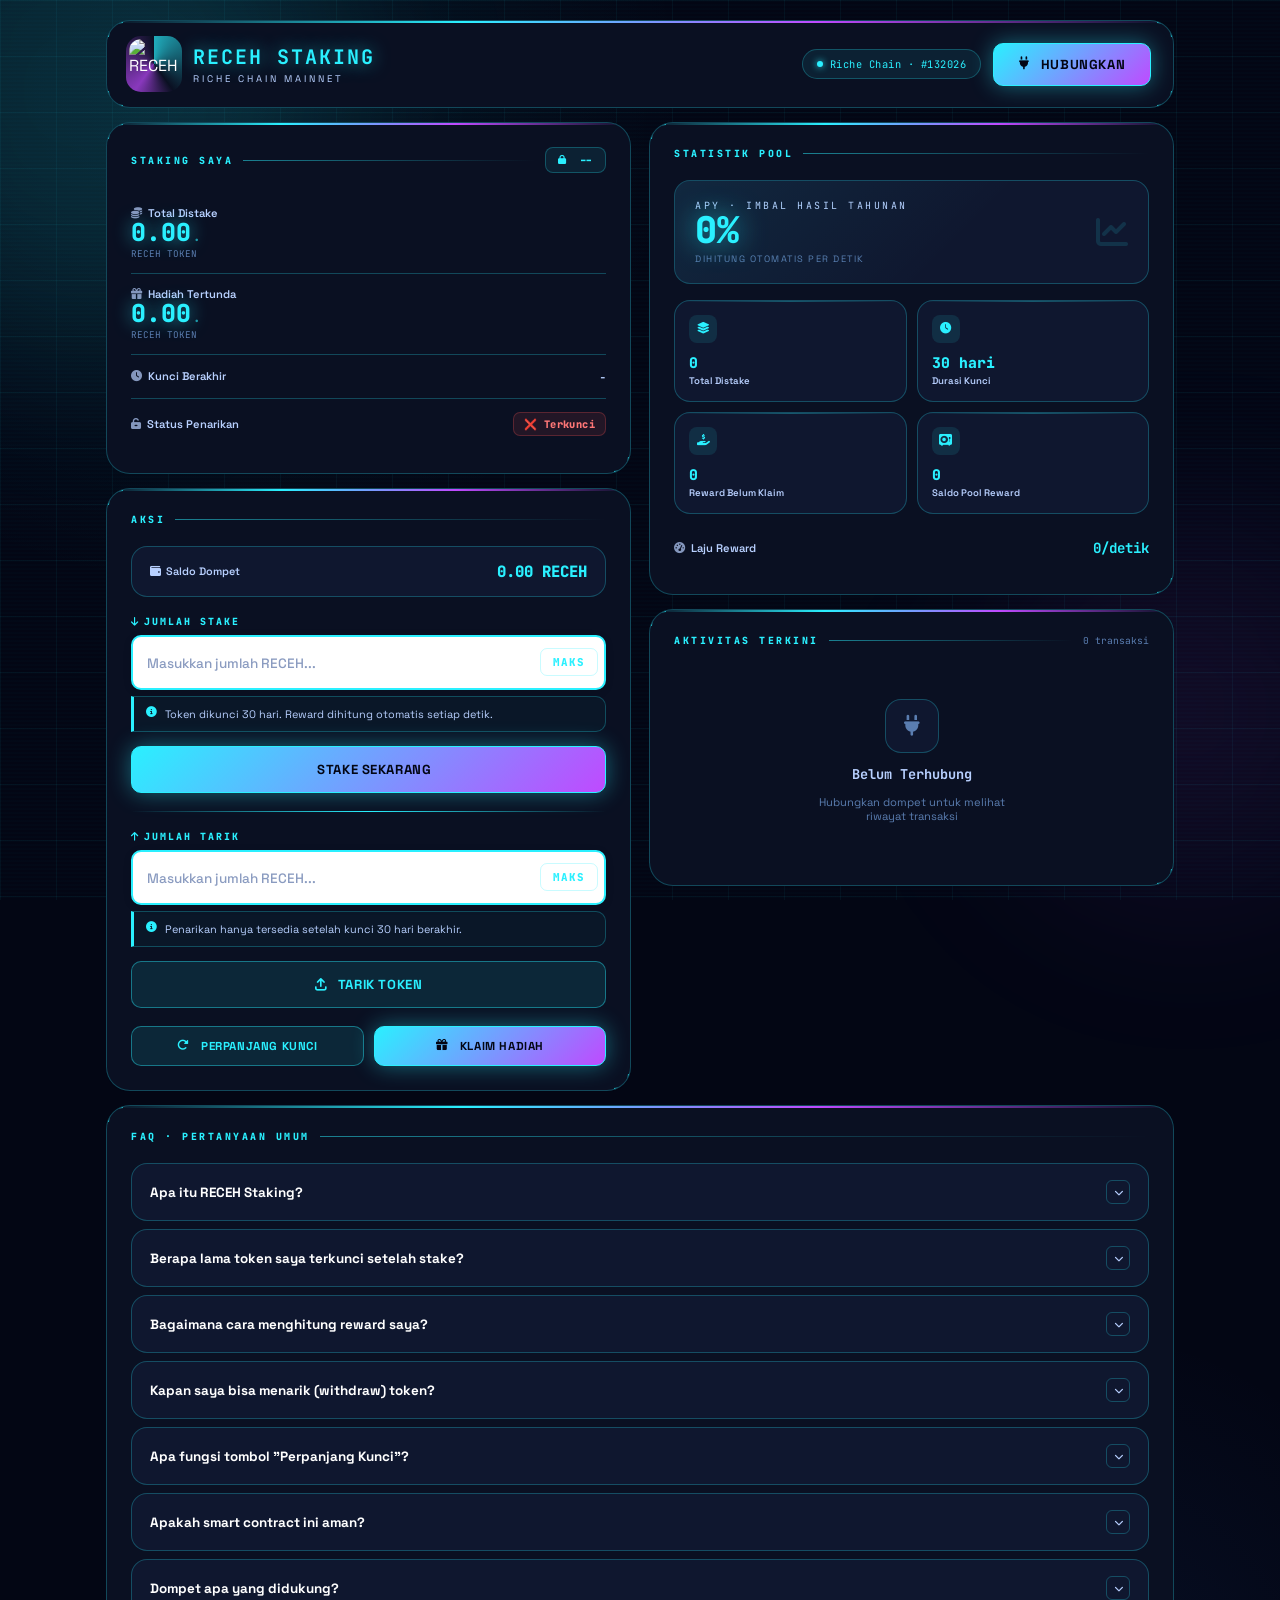
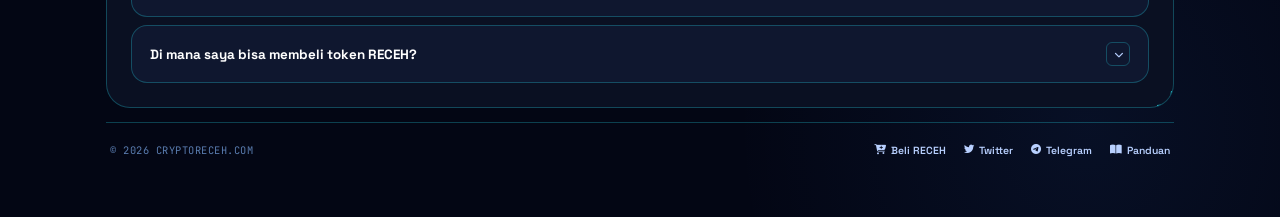
==== staking/index.html @ 0c3afc89 "Add files via upload" ====
<!DOCTYPE html>
<html lang="id">

<head>
    <meta charset="UTF-8">
    <meta name="viewport"
        content="width=device-width, initial-scale=1.0, maximum-scale=1.0, user-scalable=no, viewport-fit=cover">
    <link rel="shortcut icon" type="image/png" href="https://cryptoreceh.com/favicon.png">
    <title>RECEH STAKING · RICHE CHAIN MAINNET</title>
    <meta name="description" content="Stake token RECEH di Riche Chain, dapatkan hadiah harian dengan APY kompetitif.">
    <script src="https://cdnjs.cloudflare.com/ajax/libs/ethers/6.13.5/ethers.umd.min.js"></script>
    <link
        href="https://fonts.googleapis.com/css2?family=Space+Grotesk:wght@400;500;600;700&family=JetBrains+Mono:wght@400;600;700&display=swap"
        rel="stylesheet">
    <link rel="stylesheet" href="https://cdnjs.cloudflare.com/ajax/libs/font-awesome/6.7.2/css/all.min.css">
    <style>
        *,
        *::before,
        *::after {
            margin: 0;
            padding: 0;
            box-sizing: border-box;
        }

        html,
        body {
            overflow-x: hidden;
            width: 100%;
            -webkit-tap-highlight-color: transparent;
        }

        :root {
            --bg: #030614;
            --s1: #0a1022;
            --s2: #0f172f;
            --s3: #141e3a;
            --c: #2af0ff;
            --c2: #6af4ff;
            --cp: #bf4aff;
            --cb: #3b82f6;
            --cd: rgba(42, 240, 255, 0.18);
            --cg: rgba(42, 240, 255, 0.4);
            --cpurp: rgba(191, 74, 255, 0.2);
            --text: #ffffff;
            --tm: #b8d0ff;
            --td: #5a7db0;
            --bd: rgba(42, 240, 255, 0.25);
            --bs: rgba(42, 240, 255, 0.5);
            --r: 10px;
            --r2: 16px;
            --r3: 24px;
        }

        body {
            background: var(--bg);
            background-image:
                radial-gradient(ellipse 70% 50% at 15% 5%, rgba(42, 240, 255, 0.08) 0%, transparent 55%),
                radial-gradient(ellipse 50% 40% at 85% 95%, rgba(59, 130, 246, 0.08) 0%, transparent 55%);
            font-family: 'Space Grotesk', sans-serif;
            color: var(--text);
            min-height: 100vh;
            display: flex;
            flex-direction: column;
            align-items: center;
        }

        /* SCAN LINES - enhanced cyberpunk effect */
        body::before {
            content: '';
            position: fixed;
            inset: 0;
            background: repeating-linear-gradient(0deg, transparent, transparent 2px, rgba(42, 240, 255, 0.03) 3px, transparent 4px);
            pointer-events: none;
            z-index: 0;
            animation: scan 10s linear infinite;
        }

        @keyframes scan {
            0% {
                background-position: 0 0;
            }

            100% {
                background-position: 0 80px;
            }
        }

        /* GRID - cyberpunk grid lines */
        body::after {
            content: '';
            position: fixed;
            inset: 0;
            background-image: linear-gradient(rgba(42, 240, 255, 0.05) 1px, transparent 1px), linear-gradient(90deg, rgba(42, 240, 255, 0.05) 1px, transparent 1px);
            background-size: 56px 56px;
            pointer-events: none;
            z-index: 0;
        }

        /* ORBS - glowing orbs */
        .orb {
            position: fixed;
            border-radius: 50%;
            filter: blur(90px);
            pointer-events: none;
            z-index: 0;
        }

        .o1 {
            width: 500px;
            height: 500px;
            background: rgba(42, 240, 255, 0.1);
            top: -160px;
            left: -160px;
            animation: ob1 22s ease-in-out infinite;
        }

        .o2 {
            width: 380px;
            height: 380px;
            background: rgba(191, 74, 255, 0.08);
            bottom: 0;
            right: -100px;
            animation: ob2 28s ease-in-out infinite;
        }

        @keyframes ob1 {

            0%,
            100% {
                transform: translate(0, 0);
            }

            50% {
                transform: translate(50px, 30px);
            }
        }

        @keyframes ob2 {

            0%,
            100% {
                transform: translate(0, 0);
            }

            50% {
                transform: translate(-30px, -50px);
            }
        }

        .wrap {
            position: relative;
            z-index: 1;
            width: 100%;
            max-width: 1100px;
            padding: 20px 16px 60px;
            display: flex;
            flex-direction: column;
            gap: 14px;
        }

        /* CARD - with cyan border */
        .card {
            background: var(--s1);
            border: 1px solid var(--bd);
            border-radius: var(--r3);
            padding: 24px;
            position: relative;
            overflow: hidden;
            transition: border-color .3s, box-shadow .3s;
            backdrop-filter: blur(4px);
        }

        .card::before {
            content: '';
            position: absolute;
            top: 0;
            left: 0;
            right: 0;
            height: 2px;
            background: linear-gradient(90deg, transparent, var(--c), var(--cp), transparent);
            pointer-events: none;
        }

        .card:hover {
            border-color: var(--bs);
            box-shadow: 0 0 28px rgba(42, 240, 255, 0.12);
        }

        /* CORNER BRACKETS - cyberpunk corners */
        .cc {
            position: absolute;
            width: 16px;
            height: 16px;
        }

        .cc.tl {
            top: 0;
            left: 0;
            border-top: 2px solid var(--c);
            border-left: 2px solid var(--c);
            border-radius: var(--r3) 0 0 0;
        }

        .cc.tr {
            top: 0;
            right: 0;
            border-top: 2px solid var(--c);
            border-right: 2px solid var(--c);
            border-radius: 0 var(--r3) 0 0;
        }

        .cc.bl {
            bottom: 0;
            left: 0;
            border-bottom: 2px solid var(--c);
            border-left: 2px solid var(--c);
            border-radius: 0 0 0 var(--r3);
        }

        .cc.br {
            bottom: 0;
            right: 0;
            border-bottom: 2px solid var(--c);
            border-right: 2px solid var(--c);
            border-radius: 0 0 var(--r3) 0;
        }

        /* HEADER */
        .header {
            display: flex;
            justify-content: space-between;
            align-items: center;
            gap: 16px;
            flex-wrap: wrap;
            padding: 18px 22px;
        }

        .brand {
            display: flex;
            align-items: center;
            gap: 14px;
        }

        .logo-frame {
            position: relative;
            width: 50px;
            height: 50px;
            flex-shrink: 0;
        }

        .logo-frame img {
            width: 50px;
            height: 50px;
            border-radius: 12px;
            position: relative;
            z-index: 1;
            display: block;
        }

        .logo-ring {
            position: absolute;
            inset: -3px;
            border-radius: 15px;
            background: conic-gradient(from 0deg, var(--c), transparent 40%, var(--cp) 60%, transparent);
            animation: spin 3s linear infinite;
            opacity: .7;
        }

        @keyframes spin {
            from {
                transform: rotate(0);
            }

            to {
                transform: rotate(360deg);
            }
        }

        .brand-name {
            font-family: 'JetBrains Mono', monospace;
            font-weight: 700;
            font-size: 1.25rem;
            color: var(--c);
            letter-spacing: 2px;
            text-shadow: 0 0 18px rgba(42, 240, 255, 0.6);
        }

        .brand-chain {
            font-size: .6rem;
            color: var(--tm);
            letter-spacing: 3px;
            text-transform: uppercase;
            margin-top: 3px;
        }

        .net-pill {
            display: flex;
            align-items: center;
            gap: 7px;
            background: rgba(42, 240, 255, 0.08);
            border: 1px solid var(--bd);
            border-radius: 999px;
            padding: 7px 14px;
            font-size: .65rem;
            color: var(--c);
            font-family: 'JetBrains Mono', monospace;
            letter-spacing: .5px;
        }

        .ndot {
            width: 6px;
            height: 6px;
            border-radius: 50%;
            background: var(--c);
            box-shadow: 0 0 7px var(--c);
            animation: blink 2s infinite;
        }

        @keyframes blink {

            0%,
            100% {
                opacity: 1;
            }

            50% {
                opacity: .25;
            }
        }

        /* UNIFIED BUTTON — cyan cyberpunk style */
        .btn {
            border: 1px solid var(--cg);
            border-radius: var(--r);
            font-family: 'Space Grotesk', sans-serif;
            font-weight: 700;
            font-size: .82rem;
            letter-spacing: .6px;
            cursor: pointer;
            display: inline-flex;
            justify-content: center;
            align-items: center;
            gap: 8px;
            transition: all .2s;
            position: relative;
            overflow: hidden;
            white-space: nowrap;
            padding: 12px 22px;
            background: rgba(42, 240, 255, 0.1);
            color: var(--c);
            text-transform: uppercase;
        }

        .btn::after {
            content: '';
            position: absolute;
            inset: 0;
            background: rgba(42, 240, 255, 0);
            transition: background .2s;
        }

        .btn:hover:not(:disabled)::after {
            background: rgba(42, 240, 255, 0.12);
        }

        .btn:hover:not(:disabled) {
            border-color: var(--c);
            box-shadow: 0 0 25px rgba(42, 240, 255, 0.25), inset 0 0 12px rgba(42, 240, 255, 0.05);
            transform: translateY(-1px);
        }

        .btn:active:not(:disabled) {
            transform: scale(.97);
        }

        .btn:disabled {
            opacity: .35;
            cursor: not-allowed;
        }

        /* SOLID FILL — for primary actions */
        .btn-s {
            background: linear-gradient(135deg, var(--c), var(--cp));
            color: #030614;
            border-color: var(--c);
            font-weight: 800;
            box-shadow: 0 0 22px rgba(42, 240, 255, 0.4);
            text-shadow: none;
        }

        .btn-s:hover:not(:disabled) {
            background: linear-gradient(135deg, #4affff, #d46aff);
            box-shadow: 0 0 36px rgba(42, 240, 255, 0.6);
            transform: translateY(-1px);
        }

        .btn-s::after {
            display: none;
        }

        /* MAX BUTTON */
        .btnmax {
            background: transparent;
            border: 1px solid var(--bd);
            border-radius: 7px;
            padding: 6px 12px;
            font-family: 'JetBrains Mono', monospace;
            font-size: .68rem;
            font-weight: 800;
            color: var(--c);
            cursor: pointer;
            transition: all .2s;
            white-space: nowrap;
            flex-shrink: 0;
            letter-spacing: 1px;
        }

        .btnmax:hover {
            border-color: var(--c);
            color: var(--c2);
            background: rgba(42, 240, 255, 0.1);
            box-shadow: 0 0 12px rgba(42, 240, 255, 0.3);
        }

        #connectBtn {
            min-width: 158px;
        }

        /* ====== INPUT FIELD - HIGH VISIBILITY: WHITE BACKGROUND, BLACK TEXT ====== */
        .ig {
            display: flex;
            align-items: center;
            gap: 8px;
            background: #ffffff;
            border: 2px solid var(--c);
            border-radius: var(--r);
            padding: 4px 6px 4px 14px;
            transition: all .2s;
            position: relative;
            box-shadow: 0 2px 8px rgba(0, 0, 0, 0.1);
        }

        .ig:focus-within {
            border-color: var(--cp);
            box-shadow: 0 0 0 4px rgba(191, 74, 255, 0.2), 0 2px 8px rgba(0, 0, 0, 0.1);
        }

        .ci {
            background: transparent;
            border: none;
            outline: none;
            color: #000000;
            font-size: 1rem;
            font-family: 'JetBrains Mono', monospace;
            font-weight: 600;
            flex: 1;
            min-width: 80px;
            padding: 11px 0;
            caret-color: var(--c);
        }

        .ci::placeholder {
            color: #8a9bc0;
            font-size: .85rem;
            font-weight: 500;
            font-family: 'Space Grotesk', sans-serif;
        }

        /* INPUT FOCUS GLOW LINE - cyberpunk effect */
        .ig::after {
            content: '';
            position: absolute;
            bottom: -2px;
            left: 15%;
            right: 15%;
            height: 2px;
            background: transparent;
            transition: background .3s;
        }

        .ig:focus-within::after {
            background: linear-gradient(90deg, transparent, var(--c), var(--cp), transparent);
        }

        /* SECTION HEAD */
        .sh {
            display: flex;
            align-items: center;
            gap: 10px;
            margin-bottom: 20px;
        }

        .sh-line {
            flex: 1;
            height: 1px;
            background: linear-gradient(90deg, var(--bs), transparent);
        }

        .sh-t {
            font-family: 'JetBrains Mono', monospace;
            font-size: .62rem;
            font-weight: 800;
            letter-spacing: 2.5px;
            text-transform: uppercase;
            color: var(--c);
            white-space: nowrap;
        }

        .inp-lbl {
            font-size: .62rem;
            font-weight: 800;
            letter-spacing: 2px;
            text-transform: uppercase;
            color: var(--c);
            margin-bottom: 7px;
            display: block;
            font-family: 'JetBrains Mono', monospace;
        }

        /* STATS */
        .sr {
            display: flex;
            justify-content: space-between;
            align-items: center;
            padding: 13px 0;
            border-bottom: 1px solid var(--bd);
        }

        .sr:last-child {
            border-bottom: none;
        }

        .sl {
            font-size: .7rem;
            color: var(--tm);
            font-weight: 600;
        }

        .sl i {
            margin-right: 6px;
            opacity: .7;
        }

        .sv-big {
            font-family: 'JetBrains Mono', monospace;
            font-size: 1.55rem;
            font-weight: 800;
            color: var(--c);
            text-shadow: 0 0 18px rgba(42, 240, 255, 0.6);
            line-height: 1;
            animation: glow 3.5s ease-in-out infinite;
        }

        @keyframes glow {

            0%,
            100% {
                text-shadow: 0 0 18px rgba(42, 240, 255, 0.6);
            }

            50% {
                text-shadow: 0 0 32px rgba(42, 240, 255, 0.9);
            }
        }

        .sv-med {
            font-family: 'JetBrains Mono', monospace;
            font-size: .88rem;
            font-weight: 700;
            color: var(--c);
        }

        .sv-sm {
            font-size: .8rem;
            color: var(--tm);
            font-weight: 600;
        }

        /* CHIP */
        .chip {
            display: inline-flex;
            align-items: center;
            gap: 5px;
            border-radius: 7px;
            padding: 4px 10px;
            font-size: .65rem;
            font-weight: 800;
            font-family: 'JetBrains Mono', monospace;
            letter-spacing: .4px;
        }

        .chip-ok {
            background: rgba(42, 240, 255, 0.12);
            color: var(--c);
            border: 1px solid var(--cg);
        }

        .chip-no {
            background: rgba(255, 85, 85, 0.1);
            color: #ff7777;
            border: 1px solid rgba(255, 85, 85, 0.25);
        }

        /* LOCK BADGE */
        .lbadge {
            display: inline-flex;
            align-items: center;
            gap: 6px;
            background: rgba(42, 240, 255, 0.08);
            border: 1px solid var(--bd);
            border-radius: 8px;
            padding: 5px 12px;
            font-family: 'JetBrains Mono', monospace;
            font-size: .68rem;
            font-weight: 800;
            color: var(--c);
        }

        /* BAL BAR */
        .balbar {
            background: var(--s2);
            border: 1px solid var(--bd);
            border-radius: var(--r2);
            padding: 14px 18px;
            display: flex;
            justify-content: space-between;
            align-items: center;
            margin-bottom: 18px;
        }

        .balbar-lbl {
            font-size: .68rem;
            color: var(--tm);
            font-weight: 600;
        }

        .balbar-val {
            font-family: 'JetBrains Mono', monospace;
            font-size: .98rem;
            font-weight: 800;
            color: var(--c);
        }

        /* APY */
        .apyblock {
            background: var(--s2);
            border: 1px solid var(--bd);
            border-radius: var(--r2);
            padding: 18px 20px;
            display: flex;
            justify-content: space-between;
            align-items: center;
            margin-bottom: 16px;
            position: relative;
            overflow: hidden;
        }

        .apyblock::before {
            content: '';
            position: absolute;
            inset: 0;
            background: linear-gradient(135deg, rgba(42, 240, 255, 0.08), transparent 60%);
        }

        .apy-lbl {
            font-size: .62rem;
            color: var(--tm);
            letter-spacing: 2.5px;
            text-transform: uppercase;
            font-family: 'JetBrains Mono', monospace;
        }

        .apy-num {
            font-family: 'JetBrains Mono', monospace;
            font-size: 2.3rem;
            font-weight: 800;
            color: var(--c);
            text-shadow: 0 0 28px rgba(42, 240, 255, 0.7);
            line-height: 1;
            animation: glow 3.5s ease-in-out infinite;
        }

        .apy-sub {
            font-size: .58rem;
            color: var(--td);
            margin-top: 4px;
            letter-spacing: 1.5px;
            text-transform: uppercase;
        }

        /* POOL GRID */
        .pgrid {
            display: grid;
            grid-template-columns: 1fr 1fr;
            gap: 10px;
        }

        .pcell {
            background: var(--s2);
            border: 1px solid var(--bd);
            border-radius: var(--r2);
            padding: 14px;
            transition: border-color .2s;
            position: relative;
            overflow: hidden;
        }

        .pcell::before {
            content: '';
            position: absolute;
            top: 0;
            left: 0;
            right: 0;
            height: 1px;
            background: linear-gradient(90deg, transparent, rgba(42, 240, 255, 0.3), transparent);
        }

        .pcell:hover {
            border-color: var(--bs);
        }

        .pc-ico {
            width: 28px;
            height: 28px;
            border-radius: 8px;
            background: rgba(42, 240, 255, 0.1);
            display: flex;
            align-items: center;
            justify-content: center;
            font-size: .72rem;
            color: var(--c);
            margin-bottom: 10px;
        }

        .pc-num {
            font-family: 'JetBrains Mono', monospace;
            font-size: .92rem;
            font-weight: 800;
            color: var(--c);
            margin-bottom: 3px;
        }

        .pc-lbl {
            font-size: .6rem;
            color: var(--tm);
            font-weight: 600;
        }

        /* DIVIDER */
        .dv {
            height: 1px;
            background: linear-gradient(90deg, transparent, var(--c), transparent);
            margin: 18px 0;
        }

        /* HINT */
        .hint {
            display: flex;
            gap: 8px;
            align-items: flex-start;
            background: rgba(42, 240, 255, 0.03);
            border: 1px solid var(--bd);
            border-left: 3px solid var(--c);
            border-radius: 0 var(--r) var(--r) 0;
            padding: 9px 12px;
            font-size: .68rem;
            color: var(--tm);
            line-height: 1.5;
            margin-top: 6px;
        }

        .hint i {
            color: var(--c);
            flex-shrink: 0;
            margin-top: 1px;
        }

        /* ACTION ROW */
        .arow {
            display: flex;
            gap: 10px;
            margin-top: 18px;
        }

        .arow .btn {
            flex: 1;
            font-size: .72rem;
            padding: 12px 8px;
        }

        /* MAIN GRID */
        .mg {
            display: grid;
            grid-template-columns: 1fr;
            gap: 14px;
        }

        @media(min-width:820px) {
            .mg {
                grid-template-columns: 1fr 1fr;
                gap: 18px;
            }
        }

        /* ACTIVITY */
        .alist {
            display: flex;
            flex-direction: column;
            gap: 8px;
            max-height: 300px;
            overflow-y: auto;
            padding-right: 2px;
        }

        .alist::-webkit-scrollbar {
            width: 3px;
        }

        .alist::-webkit-scrollbar-track {
            background: var(--s2);
        }

        .alist::-webkit-scrollbar-thumb {
            background: var(--c);
            border-radius: 999px;
        }

        .aitem {
            display: flex;
            align-items: center;
            gap: 12px;
            background: var(--s2);
            border: 1px solid var(--bd);
            border-radius: var(--r2);
            padding: 12px 14px;
            animation: fadeUp .3s ease;
            transition: border-color .2s;
        }

        .aitem:hover {
            border-color: var(--bs);
        }

        @keyframes fadeUp {
            from {
                opacity: 0;
                transform: translateY(6px);
            }

            to {
                opacity: 1;
                transform: none;
            }
        }

        .aico {
            width: 36px;
            height: 36px;
            border-radius: 10px;
            display: flex;
            align-items: center;
            justify-content: center;
            font-size: .9rem;
            flex-shrink: 0;
            background: rgba(42, 240, 255, 0.1);
            border: 1px solid var(--bd);
            color: var(--c);
        }

        .ainf {
            flex: 1;
            min-width: 0;
        }

        .atop {
            display: flex;
            justify-content: space-between;
            gap: 8px;
            font-size: .8rem;
            font-weight: 700;
            color: var(--text);
        }

        .abot {
            font-size: .63rem;
            color: var(--tm);
            margin-top: 3px;
            font-family: 'JetBrains Mono', monospace;
        }

        .atime {
            font-size: .6rem;
            color: var(--c);
            background: rgba(42, 240, 255, 0.1);
            border: 1px solid var(--bd);
            border-radius: 5px;
            padding: 2px 8px;
            white-space: nowrap;
            flex-shrink: 0;
            font-family: 'JetBrains Mono', monospace;
        }

        .empty {
            text-align: center;
            padding: 38px 20px;
            display: flex;
            flex-direction: column;
            align-items: center;
            gap: 12px;
        }

        .empty-ico {
            width: 54px;
            height: 54px;
            border-radius: 16px;
            background: var(--s2);
            border: 1px solid var(--bd);
            display: flex;
            align-items: center;
            justify-content: center;
            font-size: 1.3rem;
            color: var(--td);
        }

        .empty h3 {
            font-size: .85rem;
            font-weight: 700;
            color: var(--tm);
            font-family: 'JetBrains Mono', monospace;
        }

        .empty p {
            font-size: .7rem;
            color: var(--td);
            max-width: 220px;
        }

        /* ===== WALLET MODAL ===== */
        .wo {
            position: fixed;
            inset: 0;
            background: rgba(3, 6, 20, 0.92);
            backdrop-filter: blur(24px);
            display: flex;
            justify-content: center;
            align-items: flex-end;
            z-index: 9998;
            visibility: hidden;
            opacity: 0;
            transition: opacity .3s, visibility .3s;
        }

        .wo.show {
            visibility: visible;
            opacity: 1;
        }

        .ws {
            width: 100%;
            max-width: 440px;
            background: var(--s1);
            border: 1px solid var(--bs);
            border-radius: var(--r3) var(--r3) 0 0;
            padding: 28px 22px 44px;
            transform: translateY(100%);
            transition: transform .35s cubic-bezier(.32, 1, .6, 1);
            position: relative;
            overflow: hidden;
        }

        .wo.show .ws {
            transform: translateY(0);
        }

        .ws::before {
            content: '';
            position: absolute;
            top: 0;
            left: 0;
            right: 0;
            height: 2px;
            background: linear-gradient(90deg, transparent, var(--c), var(--cp), transparent);
        }

        @media(min-width:500px) {
            .wo {
                align-items: center;
            }

            .ws {
                border-radius: var(--r3);
                max-width: 400px;
            }
        }

        .ws-handle {
            width: 38px;
            height: 3px;
            border-radius: 999px;
            background: var(--bs);
            margin: 0 auto 22px;
            display: block;
        }

        @media(min-width:500px) {
            .ws-handle {
                display: none;
            }
        }

        .ws-title {
            font-family: 'JetBrains Mono', monospace;
            font-size: .78rem;
            font-weight: 800;
            color: var(--c);
            letter-spacing: 2px;
            text-transform: uppercase;
            margin-bottom: 18px;
            display: flex;
            align-items: center;
            gap: 10px;
        }

        .ws-title::after {
            content: '';
            flex: 1;
            height: 1px;
            background: var(--bd);
        }

        .wopt {
            display: flex;
            align-items: center;
            gap: 14px;
            background: var(--s2);
            border: 1px solid var(--bd);
            border-radius: var(--r2);
            padding: 15px;
            cursor: pointer;
            transition: all .2s;
            margin-bottom: 10px;
            position: relative;
            overflow: hidden;
        }

        .wopt::before {
            content: '';
            position: absolute;
            inset: 0;
            background: rgba(42, 240, 255, 0);
            transition: background .2s;
        }

        .wopt:hover::before {
            background: rgba(42, 240, 255, 0.06);
        }

        .wopt:hover {
            border-color: var(--c);
            box-shadow: 0 0 22px rgba(42, 240, 255, 0.1);
        }

        .wopt:active {
            transform: scale(.98);
        }

        .wico {
            width: 44px;
            height: 44px;
            border-radius: 12px;
            display: flex;
            align-items: center;
            justify-content: center;
            font-size: 1.4rem;
            flex-shrink: 0;
            background: var(--s1);
            border: 1px solid var(--bd);
        }

        .wname {
            font-size: .88rem;
            font-weight: 800;
            color: var(--text);
        }

        .wdesc {
            font-size: .63rem;
            color: var(--tm);
            margin-top: 2px;
        }

        .warrow {
            margin-left: auto;
            color: var(--bd);
            font-size: .78rem;
            transition: color .2s;
            flex-shrink: 0;
        }

        .wopt:hover .warrow {
            color: var(--c);
        }

        .ws-close {
            position: absolute;
            top: 20px;
            right: 20px;
            background: transparent;
            border: 1px solid var(--bd);
            border-radius: 8px;
            width: 30px;
            height: 30px;
            display: flex;
            align-items: center;
            justify-content: center;
            cursor: pointer;
            color: var(--tm);
            font-size: .75rem;
            transition: all .2s;
        }

        .ws-close:hover {
            border-color: var(--c);
            color: var(--c);
        }

        /* ===== NOTIFICATION ===== */
        .no {
            position: fixed;
            inset: 0;
            background: rgba(3, 6, 20, 0.92);
            backdrop-filter: blur(24px);
            display: flex;
            justify-content: center;
            align-items: center;
            z-index: 9999;
            visibility: hidden;
            opacity: 0;
            transition: opacity .3s, visibility .3s;
            padding: 20px;
        }

        .no.show {
            visibility: visible;
            opacity: 1;
        }

        .nc {
            width: 100%;
            max-width: 370px;
            background: var(--s1);
            border: 1px solid var(--bs);
            border-radius: var(--r3);
            padding: 32px 24px;
            text-align: center;
            position: relative;
            overflow: hidden;
            animation: npop .4s cubic-bezier(.34, 1.56, .64, 1);
        }

        @keyframes npop {
            from {
                opacity: 0;
                transform: scale(.82);
            }

            to {
                opacity: 1;
                transform: scale(1);
            }
        }

        .nc::before {
            content: '';
            position: absolute;
            top: 0;
            left: 0;
            right: 0;
            height: 2px;
            background: linear-gradient(90deg, transparent, var(--c), var(--cp), transparent);
        }

        .nglow {
            position: absolute;
            top: -110px;
            left: 50%;
            transform: translateX(-50%);
            width: 260px;
            height: 260px;
            border-radius: 50%;
            pointer-events: none;
            opacity: .45;
        }

        .ni {
            width: 68px;
            height: 68px;
            border-radius: 20px;
            display: flex;
            align-items: center;
            justify-content: center;
            margin: 0 auto 16px;
            font-size: 1.75rem;
            position: relative;
            z-index: 1;
        }

        .ntitle {
            font-family: 'JetBrains Mono', monospace;
            font-size: 1.25rem;
            font-weight: 800;
            color: var(--c);
            letter-spacing: 2px;
            margin-bottom: 8px;
        }

        .nmsg {
            font-size: .85rem;
            color: var(--tm);
            line-height: 1.5;
            margin-bottom: 20px;
        }

        .ntx {
            background: var(--s2);
            border: 1px solid var(--bd);
            border-radius: var(--r);
            padding: 11px 14px;
            display: flex;
            align-items: center;
            justify-content: space-between;
            gap: 8px;
            margin-bottom: 20px;
        }

        .nhash {
            font-family: 'JetBrains Mono', monospace;
            font-size: .73rem;
            color: var(--tm);
            flex: 1;
            text-align: left;
        }

        .nview {
            display: inline-flex;
            align-items: center;
            gap: 5px;
            background: rgba(42, 240, 255, 0.1);
            border: 1px solid var(--cg);
            color: var(--c);
            border-radius: 7px;
            padding: 5px 12px;
            font-size: .65rem;
            font-weight: 800;
            text-decoration: none;
            transition: all .2s;
            font-family: 'JetBrains Mono', monospace;
        }

        .nview:hover {
            border-color: var(--c);
            background: rgba(42, 240, 255, 0.2);
        }

        .nclose {
            background: var(--s2);
            border: 1px solid var(--bd);
            color: var(--tm);
            border-radius: var(--r);
            padding: 10px 30px;
            font-size: .76rem;
            font-weight: 700;
            cursor: pointer;
            font-family: 'Space Grotesk', sans-serif;
            letter-spacing: .5px;
            transition: all .2s;
            text-transform: uppercase;
        }

        .nclose:hover {
            border-color: var(--c);
            color: var(--c);
        }

        /* ===== FAQ ===== */
        .faq-item {
            background: var(--s2);
            border: 1px solid var(--bd);
            border-radius: var(--r2);
            overflow: hidden;
            transition: border-color .2s;
            margin-bottom: 8px;
        }

        .faq-item:last-child {
            margin-bottom: 0;
        }

        .faq-item:hover {
            border-color: var(--bs);
        }

        .faq-q {
            display: flex;
            justify-content: space-between;
            align-items: center;
            padding: 16px 18px;
            cursor: pointer;
            gap: 12px;
            user-select: none;
        }

        .faq-qt {
            font-size: .84rem;
            font-weight: 700;
            color: var(--text);
            flex: 1;
        }

        .faq-ic {
            width: 24px;
            height: 24px;
            border-radius: 6px;
            border: 1px solid var(--bd);
            display: flex;
            align-items: center;
            justify-content: center;
            font-size: .58rem;
            color: var(--tm);
            flex-shrink: 0;
            transition: all .3s;
        }

        .faq-item.open .faq-ic {
            border-color: var(--c);
            color: var(--c);
            background: rgba(42, 240, 255, 0.1);
            transform: rotate(180deg);
        }

        .faq-a {
            max-height: 0;
            overflow: hidden;
            transition: max-height .32s ease;
        }

        .faq-a-in {
            font-size: .78rem;
            color: var(--tm);
            line-height: 1.7;
            border-top: 1px solid var(--bd);
            padding: 14px 18px;
        }

        .faq-item.open .faq-a {
            max-height: 260px;
        }

        /* FOOTER */
        .footer {
            display: flex;
            justify-content: space-between;
            align-items: center;
            flex-wrap: wrap;
            gap: 12px;
            padding: 20px 4px 0;
            border-top: 1px solid var(--bd);
            font-size: .65rem;
            color: var(--td);
        }

        .flinks {
            display: flex;
            gap: 18px;
            flex-wrap: wrap;
        }

        .flinks a {
            color: var(--tm);
            text-decoration: none;
            font-weight: 600;
            display: flex;
            align-items: center;
            gap: 5px;
            transition: color .2s;
        }

        .flinks a:hover {
            color: var(--c);
        }

        /* MOBILE */
        @media(max-width:480px) {
            .wrap {
                padding: 10px 10px 50px;
            }

            .card {
                padding: 16px 14px;
                border-radius: 20px;
            }

            .header {
                padding: 14px 16px;
            }

            .brand-name {
                font-size: 1.1rem;
            }

            .net-pill {
                display: none;
            }

            #connectBtn {
                min-width: 126px;
                font-size: .74rem;
                padding: 10px 14px;
            }

            .pgrid {
                gap: 8px;
            }

            .pcell {
                padding: 12px;
            }

            .apy-num {
                font-size: 1.85rem;
            }

            .sv-big {
                font-size: 1.25rem;
            }

            .arow .btn {
                font-size: .68rem;
                padding: 11px 6px;
            }

            .footer {
                font-size: .6rem;
            }

            .ws {
                padding: 24px 18px 38px;
            }
        }

        @media(max-width:360px) {
            .brand-name {
                font-size: .95rem;
                letter-spacing: 1px;
            }

            .apy-num {
                font-size: 1.55rem;
            }

            #connectBtn {
                min-width: 108px;
                font-size: .68rem;
                padding: 8px 10px;
            }

            .sv-big {
                font-size: 1.1rem;
            }
        }

        /* TYPING CURSOR on big values */
        .sv-big::after {
            content: '.';
            font-size: .5em;
            color: var(--c);
            opacity: .6;
            animation: blink .75s infinite;
            margin-left: 2px;
        }
    </style>
</head>

<body>
    <div class="orb o1"></div>
    <div class="orb o2"></div>
    <div class="wrap">

        <!-- HEADER -->
        <div class="card header">
            <div class="cc tl"></div>
            <div class="cc tr"></div>
            <div class="cc bl"></div>
            <div class="cc br"></div>
            <div class="brand">
                <div class="logo-frame">
                    <div class="logo-ring"></div>
                    <img src="https://raw.githubusercontent.com/cryptorecehcom/images/refs/heads/main/receh-250x250.png"
                        alt="RECEH">
                </div>
                <div>
                    <div class="brand-name">RECEH STAKING</div>
                    <div class="brand-chain">Riche Chain Mainnet</div>
                </div>
            </div>
            <div style="display:flex;align-items:center;gap:12px;">
                <div class="net-pill"><span class="ndot"></span>Riche Chain&nbsp;·&nbsp;#132026</div>
                <button class="btn btn-s" id="connectBtn"><i class="fas fa-plug"></i>&nbsp;Hubungkan</button>
            </div>
        </div>

        <!-- MAIN GRID -->
        <div class="mg">

            <!-- LEFT -->
            <div style="display:flex;flex-direction:column;gap:14px;">

                <!-- MY STAKE -->
                <div class="card">
                    <div class="cc tl"></div>
                    <div class="cc br"></div>
                    <div class="sh">
                        <div class="sh-t">Staking Saya</div>
                        <div class="sh-line"></div>
                        <span id="lockTimer" class="lbadge"><i class="fas fa-lock"
                                style="font-size:.58rem;"></i>&nbsp;--</span>
                    </div>
                    <div class="sr">
                        <div>
                            <div class="sl"><i class="fas fa-coins"></i>Total Distake</div>
                            <div class="sv-big" id="stakedAmount">0.00</div>
                            <div
                                style="font-size:.58rem;color:var(--td);margin-top:3px;font-family:'JetBrains Mono',monospace;">
                                RECEH TOKEN</div>
                        </div>
                    </div>
                    <div class="sr">
                        <div>
                            <div class="sl"><i class="fas fa-gift"></i>Hadiah Tertunda</div>
                            <div class="sv-big" id="pendingReward">0.00</div>
                            <div
                                style="font-size:.58rem;color:var(--td);margin-top:3px;font-family:'JetBrains Mono',monospace;">
                                RECEH TOKEN</div>
                        </div>
                    </div>
                    <div class="sr">
                        <span class="sl"><i class="fas fa-clock"></i>Kunci Berakhir</span>
                        <span class="sv-sm" id="lockEnds">-</span>
                    </div>
                    <div class="sr">
                        <span class="sl"><i class="fas fa-unlock-alt"></i>Status Penarikan</span>
                        <span id="canUnstakeStatus" class="chip chip-no">❌ Terkunci</span>
                    </div>
                </div>

                <!-- ACTIONS -->
                <div class="card">
                    <div class="cc tl"></div>
                    <div class="cc br"></div>
                    <div class="sh">
                        <div class="sh-t">Aksi</div>
                        <div class="sh-line"></div>
                    </div>

                    <div class="balbar">
                        <div class="balbar-lbl"><i class="fas fa-wallet" style="margin-right:5px;"></i>Saldo Dompet
                        </div>
                        <div class="balbar-val"><span id="walletBalance">0.00</span>&nbsp;RECEH</div>
                    </div>

                    <!-- STAKE -->
                    <div style="margin-bottom:14px;">
                        <span class="inp-lbl"><i class="fas fa-arrow-down" style="margin-right:4px;"></i>Jumlah
                            Stake</span>
                        <div class="ig">
                            <input type="number" id="stakeAmount" placeholder="Masukkan jumlah RECEH..." class="ci"
                                min="0" step="any" autocomplete="off">
                            <button class="btnmax" id="stakeMaxBtn">MAKS</button>
                        </div>
                        <div class="hint"><i class="fas fa-circle-info"></i>Token dikunci 30 hari. Reward dihitung
                            otomatis setiap detik.</div>
                    </div>
                    <button class="btn btn-s" id="stakeBtn" style="width:100%;padding:14px;"><i
                            class="fas fa-arrow-down-to-line"></i>&nbsp;Stake Sekarang</button>

                    <div class="dv"></div>

                    <!-- WITHDRAW -->
                    <div style="margin-bottom:14px;">
                        <span class="inp-lbl"><i class="fas fa-arrow-up" style="margin-right:4px;"></i>Jumlah
                            Tarik</span>
                        <div class="ig">
                            <input type="number" id="withdrawAmount" placeholder="Masukkan jumlah RECEH..." class="ci"
                                min="0" step="any" autocomplete="off">
                            <button class="btnmax" id="withdrawMaxBtn">MAKS</button>
                        </div>
                        <div class="hint"><i class="fas fa-circle-info"></i>Penarikan hanya tersedia setelah kunci 30
                            hari berakhir.</div>
                    </div>
                    <button class="btn" id="withdrawBtn" style="width:100%;padding:14px;"><i
                            class="fas fa-arrow-up-from-bracket"></i>&nbsp;Tarik Token</button>

                    <div class="arow">
                        <button class="btn" id="extendLockBtn"><i class="fas fa-rotate-right"></i>&nbsp;Perpanjang
                            Kunci</button>
                        <button class="btn btn-s" id="claimBtn"><i class="fas fa-gift"></i>&nbsp;Klaim Hadiah</button>
                    </div>
                </div>

            </div><!-- /left -->

            <!-- RIGHT -->
            <div style="display:flex;flex-direction:column;gap:14px;">

                <!-- POOL STATS -->
                <div class="card">
                    <div class="cc tl"></div>
                    <div class="cc br"></div>
                    <div class="sh">
                        <div class="sh-t">Statistik Pool</div>
                        <div class="sh-line"></div>
                    </div>
                    <div class="apyblock">
                        <div>
                            <div class="apy-lbl">APY · Imbal Hasil Tahunan</div>
                            <div class="apy-num" id="apy">0%</div>
                            <div class="apy-sub">Dihitung Otomatis Per Detik</div>
                        </div>
                        <i class="fas fa-chart-line" style="font-size:2rem;color:var(--c);opacity:.12;"></i>
                    </div>
                    <div class="pgrid">
                        <div class="pcell">
                            <div class="pc-ico"><i class="fas fa-layer-group"></i></div>
                            <div class="pc-num" id="totalStaked">0</div>
                            <div class="pc-lbl">Total Distake</div>
                        </div>
                        <div class="pcell">
                            <div class="pc-ico"><i class="fas fa-clock"></i></div>
                            <div class="pc-num" id="lockDuration">30 hari</div>
                            <div class="pc-lbl">Durasi Kunci</div>
                        </div>
                        <div class="pcell">
                            <div class="pc-ico"><i class="fas fa-hand-holding-dollar"></i></div>
                            <div class="pc-num" id="unclaimedRewards">0</div>
                            <div class="pc-lbl">Reward Belum Klaim</div>
                        </div>
                        <div class="pcell">
                            <div class="pc-ico"><i class="fas fa-vault"></i></div>
                            <div class="pc-num" id="contractBalance">0</div>
                            <div class="pc-lbl">Saldo Pool Reward</div>
                        </div>
                    </div>
                    <div class="sr" style="margin-top:12px;">
                        <span class="sl"><i class="fas fa-gauge-high"></i>Laju Reward</span>
                        <span class="sv-med" id="rewardRate">0/detik</span>
                    </div>
                </div>

                <!-- ACTIVITY -->
                <div class="card">
                    <div class="cc tl"></div>
                    <div class="cc br"></div>
                    <div class="sh" style="margin-bottom:14px;">
                        <div class="sh-t">Aktivitas Terkini</div>
                        <div class="sh-line"></div>
                        <span id="activityCount"
                            style="font-family:'JetBrains Mono',monospace;font-size:.6rem;color:var(--td);white-space:nowrap;">0
                            transaksi</span>
                    </div>
                    <div id="activityContainer">
                        <div class="empty">
                            <div class="empty-ico"><i class="fas fa-plug"></i></div>
                            <h3>Belum Terhubung</h3>
                            <p>Hubungkan dompet untuk melihat riwayat transaksi</p>
                        </div>
                    </div>
                </div>

            </div><!-- /right -->
        </div><!-- /mg -->

        <!-- FAQ -->
        <div class="card">
            <div class="cc tl"></div>
            <div class="cc br"></div>
            <div class="sh">
                <div class="sh-t">FAQ · Pertanyaan Umum</div>
                <div class="sh-line"></div>
            </div>

            <div class="faq-item" onclick="toggleFaq(this)">
                <div class="faq-q"><span class="faq-qt">Apa itu RECEH Staking?</span><span class="faq-ic"><i
                            class="fas fa-chevron-down"></i></span></div>
                <div class="faq-a">
                    <div class="faq-a-in">RECEH Staking adalah program di mana kamu mengunci token RECEH ke dalam smart
                        contract dan mendapatkan hadiah (reward) secara otomatis setiap detik. Semakin besar jumlah dan
                        semakin lama kamu stake, semakin besar reward yang diperoleh.</div>
                </div>
            </div>

            <div class="faq-item" onclick="toggleFaq(this)">
                <div class="faq-q"><span class="faq-qt">Berapa lama token saya terkunci setelah stake?</span><span
                        class="faq-ic"><i class="fas fa-chevron-down"></i></span></div>
                <div class="faq-a">
                    <div class="faq-a-in">Setelah melakukan stake, token kamu terkunci selama <strong
                            style="color:var(--c)">30 hari</strong>. Selama periode ini kamu tidak bisa menarik pokok
                        staking, namun reward tetap berjalan dan bisa diklaim kapan saja tanpa harus menunggu kunci
                        berakhir.</div>
                </div>
            </div>

            <div class="faq-item" onclick="toggleFaq(this)">
                <div class="faq-q"><span class="faq-qt">Bagaimana cara menghitung reward saya?</span><span
                        class="faq-ic"><i class="fas fa-chevron-down"></i></span></div>
                <div class="faq-a">
                    <div class="faq-a-in">Reward dihitung secara proporsional berdasarkan jumlah RECEH yang kamu stake
                        dibanding total pool, dikalikan APY yang berlaku. Formula dasarnya:<br><br><span
                            style="color:var(--c);font-family:'JetBrains Mono',monospace;font-size:.72rem;">Reward/detik
                            = (Staking kamu ÷ Total Pool) × Laju Reward</span><br><br>Estimasi real-time tertera di
                        bagian "Hadiah Tertunda" di dashboard.</div>
                </div>
            </div>

            <div class="faq-item" onclick="toggleFaq(this)">
                <div class="faq-q"><span class="faq-qt">Kapan saya bisa menarik (withdraw) token?</span><span
                        class="faq-ic"><i class="fas fa-chevron-down"></i></span></div>
                <div class="faq-a">
                    <div class="faq-a-in">Token baru bisa ditarik setelah periode kunci 30 hari berakhir. Status di
                        dashboard berubah menjadi <strong style="color:var(--c)">"Bisa Ditarik"</strong> dan tombol
                        Tarik Token aktif. Reward bisa diklaim kapan saja tanpa perlu menunggu kunci berakhir.</div>
                </div>
            </div>

            <div class="faq-item" onclick="toggleFaq(this)">
                <div class="faq-q"><span class="faq-qt">Apa fungsi tombol "Perpanjang Kunci"?</span><span
                        class="faq-ic"><i class="fas fa-chevron-down"></i></span></div>
                <div class="faq-a">
                    <div class="faq-a-in">Tombol <strong style="color:var(--c)">Perpanjang Kunci</strong> me-reset
                        periode kunci dari sekarang + 30 hari ke depan. Berguna jika ingin terus staking lebih lama
                        tanpa harus withdraw dan stake ulang. Perlu diingat, ini akan me-reset timer kunci kamu.</div>
                </div>
            </div>

            <div class="faq-item" onclick="toggleFaq(this)">
                <div class="faq-q"><span class="faq-qt">Apakah smart contract ini aman?</span><span class="faq-ic"><i
                            class="fas fa-chevron-down"></i></span></div>
                <div class="faq-a">
                    <div class="faq-a-in">Smart contract menggunakan standar OpenZeppelin yang telah teruji, dilengkapi
                        proteksi <strong style="color:var(--c)">ReentrancyGuard</strong> (anti-serangan reentrancy) dan
                        <strong style="color:var(--c)">SafeERC20</strong> untuk transfer token yang aman. Reward token
                        bersifat immutable — tidak bisa diubah setelah deploy.
                    </div>
                </div>
            </div>

            <div class="faq-item" onclick="toggleFaq(this)">
                <div class="faq-q"><span class="faq-qt">Dompet apa yang didukung?</span><span class="faq-ic"><i
                            class="fas fa-chevron-down"></i></span></div>
                <div class="faq-a">
                    <div class="faq-a-in">Didukung: <strong style="color:var(--c)">MetaMask</strong>, <strong
                            style="color:var(--c)">Bitget Wallet</strong>, <strong
                            style="color:var(--c)">WalletConnect</strong>, dan <strong
                            style="color:var(--c)">TokenPocket</strong>. Jaringan Riche Chain (Chain ID: 132026) akan
                        ditambahkan otomatis saat kamu menghubungkan dompet.</div>
                </div>
            </div>

            <div class="faq-item" onclick="toggleFaq(this)">
                <div class="faq-q"><span class="faq-qt">Di mana saya bisa membeli token RECEH?</span><span
                        class="faq-ic"><i class="fas fa-chevron-down"></i></span></div>
                <div class="faq-a">
                    <div class="faq-a-in">Token RECEH tersedia di halaman token sale resmi: <a
                            href="https://cryptoreceh.com/token-sale/" target="_blank"
                            style="color:var(--c);text-decoration:none;font-weight:600;">cryptoreceh.com/token-sale</a>.
                        Selalu beli dari sumber resmi untuk menghindari penipuan.</div>
                </div>
            </div>

        </div>

        <!-- FOOTER -->
        <div class="footer">
            <span style="font-family:'JetBrains Mono',monospace;letter-spacing:.5px;">© 2026 CRYPTORECEH.COM</span>
            <div class="flinks">
                <a href="https://cryptoreceh.com/token-sale/" target="_blank"><i class="fas fa-cart-plus"></i>Beli
                    RECEH</a>
                <a href="https://x.com/CryptoRECEHcom" target="_blank"><i class="fab fa-twitter"></i>Twitter</a>
                <a href="https://t.me/CryptoRECEHcom" target="_blank"><i class="fab fa-telegram"></i>Telegram</a>
                <a href="https://cryptoreceh.com/blog/receh-staking-riche-chain-earn-passive-income/" target="_blank"><i
                        class="fas fa-book-open"></i>Panduan</a>
            </div>
        </div>

    </div><!-- /wrap -->

    <!-- WALLET MODAL -->
    <div class="wo" id="walletOverlay">
        <div class="ws">
            <button class="ws-close" id="wsClose"><i class="fas fa-xmark"></i></button>
            <span class="ws-handle"></span>
            <div class="ws-title">Pilih Dompet</div>
            <div class="wopt" onclick="connectWithWallet('metamask')">
                <div class="wico">🦊</div>
                <div>
                    <div class="wname">MetaMask</div>
                    <div class="wdesc">Browser extension paling populer</div>
                </div>
                <i class="fas fa-chevron-right warrow"></i>
            </div>
            <div class="wopt" onclick="connectWithWallet('bitget')">
                <div class="wico">🟦</div>
                <div>
                    <div class="wname">Bitget Wallet</div>
                    <div class="wdesc">Dompet Web3 multi-chain</div>
                </div>
                <i class="fas fa-chevron-right warrow"></i>
            </div>
            <div class="wopt" onclick="connectWithWallet('walletconnect')">
                <div class="wico">🔗</div>
                <div>
                    <div class="wname">WalletConnect</div>
                    <div class="wdesc">Scan QR dari dompet mobile</div>
                </div>
                <i class="fas fa-chevron-right warrow"></i>
            </div>
            <div class="wopt" onclick="connectWithWallet('tokenpocket')">
                <div class="wico">💙</div>
                <div>
                    <div class="wname">TokenPocket</div>
                    <div class="wdesc">Dompet DeFi terpercaya</div>
                </div>
                <i class="fas fa-chevron-right warrow"></i>
            </div>
            <div class="hint" style="margin-top:14px;"><i class="fas fa-circle-info"></i>Jaringan Riche Chain akan
                ditambahkan otomatis ke dompet kamu.</div>
        </div>
    </div>

    <!-- NOTIFICATION -->
    <div class="no" id="notificationOverlay">
        <div class="nc">
            <div class="nglow" id="notifGlow"></div>
            <div class="ni" id="notifIconWrap"><span id="notificationIcon">✅</span></div>
            <div class="ntitle" id="notificationTitle">BERHASIL</div>
            <div class="nmsg" id="notificationMessage">Transaksi berhasil diproses.</div>
            <div class="ntx" id="notificationTxContainer" style="display:none;">
                <span class="nhash" id="notificationTxHash"></span>
                <a class="nview" id="notificationTxLink" href="#" target="_blank"><i
                        class="fas fa-external-link-alt"></i>&nbsp;Lihat TX</a>
            </div>
            <button class="nclose" id="closeNotifyBtn">Tutup</button>
        </div>
    </div>

    <script>
        (async function () {
            "use strict";
            const STAKING_ADDR = "0xc94320525237422185c498BCae62949839B8330f";
            const TOKEN_ADDR = "0x4c9C431Fa7fD104c0E7230d20E1623E62019A1C5";
            const CHAIN_ID = 132026; const CHAIN_NAME = "Riche Chain Mainnet";
            const RPC_URL = "https://seed-richechain.com/"; const EXPLORER = "https://richescan.com/"; const CURRENCY = "RIC";
            const STAKING_ABI = ["function stake(uint256 amount) external", "function withdraw(uint256 amount) external", "function extendLock() external", "function claimReward() external", "function earned(address account) view returns (uint256)", "function users(address) view returns (uint256 amount, uint256 lockedUntil, uint256 rewardPerTokenPaid, uint256 rewards)", "function totalStaked() view returns (uint256)", "function apy() view returns (uint256)", "function lockDuration() view returns (uint256)", "function rewardRate() view returns (uint256)", "function totalUnclaimedRewards() view returns (uint256)", "function lockTimeRemaining(address) view returns (uint256)", "function canUnstake(address) view returns (bool)", "function getAPY() view returns (uint256)", "event Staked(address indexed user, uint256 amount)", "event Withdrawn(address indexed user, uint256 amount)", "event RewardClaimed(address indexed user, uint256 amount)", "event LockExtended(address indexed user, uint256 newLockUntil)"];
            const TOKEN_ABI = ["function balanceOf(address) view returns (uint256)", "function allowance(address,address) view returns (uint256)", "function approve(address spender, uint256 amount) returns (bool)", "function decimals() view returns (uint8)", "function symbol() view returns (string)"];
            let provider, signer, account, stakingContract, tokenContract, decimals = 18, tokenSymbol = "RECEH";
            const $ = id => document.getElementById(id);
            const connectBtn = $('connectBtn'), stakedAmountEl = $('stakedAmount'), pendingRewardEl = $('pendingReward'), lockTimerEl = $('lockTimer'), lockEndsEl = $('lockEnds'), canUnstakeStatusEl = $('canUnstakeStatus'), totalStakedEl = $('totalStaked'), apyEl = $('apy'), lockDurationEl = $('lockDuration'), unclaimedRewardsEl = $('unclaimedRewards'), contractBalanceEl = $('contractBalance'), rewardRateEl = $('rewardRate'), walletBalanceEl = $('walletBalance'), activityContainer = $('activityContainer'), activityCount = $('activityCount'), stakeInput = $('stakeAmount'), withdrawInput = $('withdrawAmount'), walletOverlay = $('walletOverlay'), wsClose = $('wsClose'), notifOverlay = $('notificationOverlay'), notifGlow = $('notifGlow'), notifIconWrap = $('notifIconWrap'), notifIcon = $('notificationIcon'), notifTitle = $('notificationTitle'), notifMsg = $('notificationMessage'), notifTxContainer = $('notificationTxContainer'), notifTxHash = $('notificationTxHash'), notifTxLink = $('notificationTxLink'), closeNotify = $('closeNotifyBtn');

            // WALLET MODAL
            connectBtn.addEventListener('click', () => { if (!account) walletOverlay.classList.add('show'); });
            wsClose.addEventListener('click', () => walletOverlay.classList.remove('show'));
            walletOverlay.addEventListener('click', e => { if (e.target === walletOverlay) walletOverlay.classList.remove('show'); });
            window.connectWithWallet = async (type) => {
                walletOverlay.classList.remove('show');
                if (type === 'walletconnect') { showNotification('error', 'WalletConnect memerlukan library tambahan. Gunakan MetaMask atau Bitget di browser kamu.'); return; }
                await doConnect();
            };

            // NOTIFICATION
            function showNotification(status, message, txHash = null) {
                const cfg = { success: { icon: '✅', title: 'BERHASIL', color: 'rgba(0,212,255,0.22)', bg: 'rgba(0,212,255,0.08)' }, error: { icon: '❌', title: 'GAGAL', color: 'rgba(255,75,75,0.22)', bg: 'rgba(255,75,75,0.07)' }, pending: { icon: '⏳', title: 'MENUNGGU', color: 'rgba(251,191,36,0.22)', bg: 'rgba(251,191,36,0.07)' } }[status] || { icon: 'ℹ️', title: 'INFO', color: 'rgba(0,212,255,0.2)', bg: 'rgba(0,212,255,0.06)' };
                notifIcon.innerText = cfg.icon; notifTitle.innerText = cfg.title; notifMsg.innerText = message;
                notifIconWrap.style.background = cfg.bg; notifGlow.style.background = `radial-gradient(circle,${cfg.color} 0%,transparent 70%)`;
                if (txHash) { notifTxHash.innerText = txHash.slice(0, 12) + '…' + txHash.slice(-6); notifTxLink.href = `${EXPLORER}/tx/${txHash}`; notifTxContainer.style.display = 'flex'; }
                else notifTxContainer.style.display = 'none';
                notifOverlay.classList.add('show');
                if (status !== 'pending') setTimeout(() => notifOverlay.classList.remove('show'), 8000);
            }
            closeNotify.addEventListener('click', () => notifOverlay.classList.remove('show'));
            notifOverlay.addEventListener('click', e => { if (e.target === notifOverlay) notifOverlay.classList.remove('show'); });

            // UTILS
            const sa = a => a ? a.slice(0, 6) + '…' + a.slice(-4) : '';
            function fmt(v, d = 2, trim = true) { if (v == null) return '0'; let n = parseFloat(v); if (isNaN(n)) return '0'; if (trim) { if (Number.isInteger(n) && d >= 0) return n.toString(); return parseFloat(n.toFixed(d)).toString(); } return n.toFixed(d); }
            function fmtAPY(b) { let p = Number(b) / 100; return (p % 1 === 0 ? p.toFixed(0) : p.toFixed(2)) + '%'; }
            function timeAgo(ts) { const s = Math.floor(Date.now() / 1000 - ts); if (s < 60) return s + 'd lalu'; if (s < 3600) return Math.floor(s / 60) + 'mnt lalu'; if (s < 86400) return Math.floor(s / 3600) + 'j lalu'; return Math.floor(s / 86400) + 'hr lalu'; }

            // NETWORK
            async function switchChain() {
                try { await window.ethereum.request({ method: 'wallet_switchEthereumChain', params: [{ chainId: '0x' + CHAIN_ID.toString(16) }] }); }
                catch (e) { if (e.code === 4902) { try { await window.ethereum.request({ method: 'wallet_addEthereumChain', params: [{ chainId: '0x' + CHAIN_ID.toString(16), chainName: CHAIN_NAME, nativeCurrency: { name: CURRENCY, symbol: CURRENCY, decimals: 18 }, rpcUrls: [RPC_URL], blockExplorerUrls: [EXPLORER] }] }); } catch { showNotification('error', 'Gagal menambahkan Riche Chain.'); } } else showNotification('error', 'Silakan ganti ke Riche Chain.'); }
            }
            async function updateBtn() {
                if (!account) { connectBtn.innerHTML = '<i class="fas fa-plug"></i>&nbsp;Hubungkan'; return; }
                try { const net = await provider.getNetwork(); if (Number(net.chainId) !== CHAIN_ID) { connectBtn.innerHTML = '<i class="fas fa-triangle-exclamation"></i>&nbsp;Ganti Jaringan'; } else { connectBtn.innerHTML = `<span style="width:6px;height:6px;border-radius:50%;background:#00d4ff;display:inline-block;box-shadow:0 0 6px #00d4ff;"></span>&nbsp;${sa(account)}`; } }
                catch { connectBtn.innerHTML = `<span style="width:6px;height:6px;border-radius:50%;background:#00d4ff;display:inline-block;"></span>&nbsp;${sa(account)}`; }
            }
            async function doConnect() {
                if (!window.ethereum) { showNotification('error', 'Dompet tidak terdeteksi. Pasang MetaMask atau Bitget Wallet.'); return; }
                try { provider = new ethers.BrowserProvider(window.ethereum); await provider.send('eth_requestAccounts', []); signer = await provider.getSigner(); account = await signer.getAddress(); const net = await provider.getNetwork(); if (Number(net.chainId) !== CHAIN_ID) await switchChain(); initContracts(); await fetchTokenInfo(); startRefresh(); await updateBtn(); showNotification('success', 'Dompet berhasil terhubung!'); }
                catch { showNotification('error', 'Koneksi dibatalkan atau gagal.'); }
            }
            function initContracts() { if (!signer) return; stakingContract = new ethers.Contract(STAKING_ADDR, STAKING_ABI, signer); tokenContract = new ethers.Contract(TOKEN_ADDR, TOKEN_ABI, signer); }
            async function fetchTokenInfo() { if (!tokenContract) return; try { decimals = await tokenContract.decimals(); tokenSymbol = await tokenContract.symbol(); } catch { } }

            // REFRESH
            async function refreshUser() {
                if (!account || !stakingContract) return;
                try {
                    const user = await stakingContract.users(account); const staked = ethers.formatUnits(user[0], decimals); const locked = Number(user[1]); const rewards = await stakingContract.earned(account);
                    stakedAmountEl.innerText = fmt(staked, 2); pendingRewardEl.innerText = fmt(ethers.formatUnits(rewards, decimals), 4, true);
                    const lockRem = await stakingContract.lockTimeRemaining(account); const can = await stakingContract.canUnstake(account);
                    if (can) { canUnstakeStatusEl.className = 'chip chip-ok'; canUnstakeStatusEl.innerText = '✅ Bisa Ditarik'; }
                    else { canUnstakeStatusEl.className = 'chip chip-no'; canUnstakeStatusEl.innerText = '❌ Terkunci'; }
                    if (locked === 0) { lockEndsEl.innerText = 'Belum ada staking'; lockTimerEl.innerHTML = '<i class="fas fa-lock" style="font-size:.58rem;"></i>&nbsp;--'; }
                    else { const d = new Date(locked * 1000); lockEndsEl.innerText = d.toLocaleDateString('id-ID', { day: '2-digit', month: 'short', year: 'numeric' }) + ' ' + d.toLocaleTimeString('id-ID', { hour: '2-digit', minute: '2-digit' }); const secs = Number(lockRem); if (secs <= 0) { lockTimerEl.innerHTML = '<i class="fas fa-lock-open" style="font-size:.58rem;"></i>&nbsp;Terbuka'; } else { const dy = Math.floor(secs / 86400), hr = Math.floor((secs % 86400) / 3600); lockTimerEl.innerHTML = `<i class="fas fa-lock" style="font-size:.58rem;"></i>&nbsp;${dy}h ${hr}j`; } }
                    if (tokenContract && account) { const bal = await tokenContract.balanceOf(account); walletBalanceEl.innerText = fmt(ethers.formatUnits(bal, decimals), 2); }
                } catch (e) { console.error('user', e); }
            }
            async function refreshPool() {
                if (!stakingContract) return;
                try {
                    const total = await stakingContract.totalStaked(); totalStakedEl.innerText = fmt(ethers.formatUnits(total, decimals), 0) + ' ' + tokenSymbol;
                    const apyVal = await stakingContract.getAPY(); apyEl.innerText = fmtAPY(apyVal);
                    const lockDur = await stakingContract.lockDuration(); const days = Number(lockDur) / 86400; lockDurationEl.innerText = (Number.isInteger(days) ? days : days.toFixed(1)) + ' hari';
                    const unclaimed = await stakingContract.totalUnclaimedRewards(); unclaimedRewardsEl.innerText = fmt(ethers.formatUnits(unclaimed, decimals), 2);
                    if (tokenContract) { const cb = await tokenContract.balanceOf(STAKING_ADDR); contractBalanceEl.innerText = fmt(ethers.formatUnits(cb, decimals), 2); }
                    const rate = await stakingContract.rewardRate(); rewardRateEl.innerText = ethers.formatUnits(rate, decimals) + '/detik';
                } catch (e) { console.error('pool', e); }
            }
            async function refreshActivity() {
                if (!stakingContract || !provider) { activityContainer.innerHTML = `<div class="empty"><div class="empty-ico"><i class="fas fa-plug"></i></div><h3>Belum Terhubung</h3><p>Hubungkan dompet untuk melihat riwayat transaksi</p></div>`; if (activityCount) activityCount.innerText = '0 transaksi'; return; }
                try {
                    const cur = await provider.getBlockNumber(); const f = account ? [account] : null; const ranges = [2000, 1000, 500, 200, 100]; let all = [], ok = false;
                    for (let r of ranges) { try { const from = Math.max(0, cur - r); const s = await stakingContract.queryFilter(stakingContract.filters.Staked(f), from); const w = await stakingContract.queryFilter(stakingContract.filters.Withdrawn(f), from); const c = await stakingContract.queryFilter(stakingContract.filters.RewardClaimed(f), from); const ex = await stakingContract.queryFilter(stakingContract.filters.LockExtended(f), from); all = [...s, ...w, ...c, ...ex]; ok = true; break; } catch { } }
                    if (!ok) throw new Error('rpc');
                    all.sort((a, b) => b.blockNumber - a.blockNumber); const latest = all.slice(0, 12);
                    if (latest.length === 0) { activityContainer.innerHTML = `<div class="empty"><div class="empty-ico"><i class="fas fa-database"></i></div><h3>Belum Ada Aktivitas</h3><p>Jadilah yang pertama stake RECEH!</p></div>`; if (activityCount) activityCount.innerText = '0 transaksi'; return; }
                    if (activityCount) activityCount.innerText = latest.length + ' transaksi';
                    let html = '<div class="alist">';
                    for (let ev of latest) { const blk = await ev.getBlock(); const ts = blk.timestamp; const user = ev.args[0]; const short = sa(user); const txs = ev.transactionHash.slice(0, 8) + '…' + ev.transactionHash.slice(-4); let ico, desc; if (ev.eventName === 'Staked') { ico = '📥'; const a = ethers.formatUnits(ev.args[1], decimals); desc = `Stake ${fmt(a, 2)} RECEH`; } else if (ev.eventName === 'Withdrawn') { ico = '📤'; const a = ethers.formatUnits(ev.args[1], decimals); desc = `Tarik ${fmt(a, 2)} RECEH`; } else if (ev.eventName === 'RewardClaimed') { ico = '🎁'; const a = ethers.formatUnits(ev.args[1], decimals); desc = `Klaim ${fmt(a, 2)} RECEH`; } else { ico = '⏳'; desc = 'Perpanjang kunci'; } html += `<div class="aitem"><div class="aico">${ico}</div><div class="ainf"><div class="atop"><span>${desc}</span><span class="atime">${timeAgo(ts)}</span></div><div class="abot">${short} · ${txs}</div></div></div>`; }
                    html += '</div>'; activityContainer.innerHTML = html;
                } catch (e) { console.error(e); activityContainer.innerHTML = `<div class="empty"><div class="empty-ico"><i class="fas fa-triangle-exclamation" style="color:#fb923c;"></i></div><h3>Batas RPC</h3><p>Coba beberapa saat lagi</p></div>`; }
            }
            async function refreshAll() { await refreshUser(); await refreshPool(); await updateBtn(); await refreshActivity(); }
            let ri; function startRefresh() { if (ri) clearInterval(ri); refreshAll(); ri = setInterval(refreshAll, 30000); }

            // ACTIONS
            async function handleStake() {
                if (!account) { showNotification('error', 'Hubungkan dompet terlebih dahulu'); return; }
                const amount = stakeInput.value; if (!amount || parseFloat(amount) <= 0) { showNotification('error', 'Masukkan jumlah yang valid'); return; }
                try { const wei = ethers.parseUnits(amount, decimals); const al = await tokenContract.allowance(account, STAKING_ADDR); if (al < wei) { showNotification('pending', 'Memberikan izin token…'); const at = await tokenContract.approve(STAKING_ADDR, wei); await at.wait(); } showNotification('pending', 'Memproses staking…'); const tx = await stakingContract.stake(wei); await tx.wait(); showNotification('success', `Berhasil stake ${amount} ${tokenSymbol}!`, tx.hash); refreshAll(); stakeInput.value = ''; }
                catch (e) { showNotification('error', e.reason || 'Staking gagal. Coba lagi.'); }
            }
            async function handleWithdraw() {
                if (!account) { showNotification('error', 'Hubungkan dompet terlebih dahulu'); return; }
                const amount = withdrawInput.value; if (!amount || parseFloat(amount) <= 0) { showNotification('error', 'Masukkan jumlah yang valid'); return; }
                try { const wei = ethers.parseUnits(amount, decimals); showNotification('pending', 'Memproses penarikan…'); const tx = await stakingContract.withdraw(wei); await tx.wait(); showNotification('success', `Berhasil tarik ${amount} ${tokenSymbol}!`, tx.hash); refreshAll(); withdrawInput.value = ''; }
                catch (e) { showNotification('error', e.reason || 'Penarikan gagal. Token mungkin masih terkunci.'); }
            }
            async function handleExtend() {
                if (!account) return;
                try { showNotification('pending', 'Memperpanjang kunci…'); const tx = await stakingContract.extendLock(); await tx.wait(); showNotification('success', 'Kunci berhasil diperpanjang 30 hari!', tx.hash); refreshAll(); }
                catch (e) { showNotification('error', e.reason || 'Gagal memperpanjang kunci'); }
            }
            async function handleClaim() {
                if (!account) return;
                try { showNotification('pending', 'Mengklaim hadiah…'); const tx = await stakingContract.claimReward(); const receipt = await tx.wait(); let claimed = null; for (const log of receipt.logs) { try { const p = stakingContract.interface.parseLog(log); if (p && p.name === 'RewardClaimed') { claimed = ethers.formatUnits(p.args.amount, decimals); break; } } catch { } } showNotification('success', claimed ? `Berhasil klaim ${claimed} ${tokenSymbol}!` : 'Hadiah berhasil diklaim!', tx.hash); refreshAll(); }
                catch (e) { showNotification('error', e.reason || 'Klaim gagal'); }
            }
            function setStakeMax() { const b = walletBalanceEl.innerText.replace(/,/g, ''); if (b && parseFloat(b) > 0) stakeInput.value = b; }
            async function setWithdrawMax() { if (!stakingContract || !account) return; try { const user = await stakingContract.users(account); withdrawInput.value = fmt(ethers.formatUnits(user[0], decimals), 6); } catch { showNotification('error', 'Gagal mendapatkan saldo maksimal'); } }

            // LISTENERS
            $('stakeBtn').addEventListener('click', handleStake);
            $('withdrawBtn').addEventListener('click', handleWithdraw);
            $('extendLockBtn').addEventListener('click', handleExtend);
            $('claimBtn').addEventListener('click', handleClaim);
            $('stakeMaxBtn').addEventListener('click', setStakeMax);
            $('withdrawMaxBtn').addEventListener('click', setWithdrawMax);

            if (window.ethereum) {
                window.ethereum.request({ method: 'eth_accounts' }).then(async a => { if (a.length > 0) await doConnect(); }).catch(() => { });
                window.ethereum.on('accountsChanged', a => { if (!a.length) { account = null; connectBtn.innerHTML = '<i class="fas fa-plug"></i>&nbsp;Hubungkan'; refreshAll(); } else doConnect(); });
                window.ethereum.on('chainChanged', () => window.location.reload());
            }
            (async function init() {
                if (window.ethereum) { provider = new ethers.BrowserProvider(window.ethereum); stakingContract = new ethers.Contract(STAKING_ADDR, STAKING_ABI, provider); tokenContract = new ethers.Contract(TOKEN_ADDR, TOKEN_ABI, provider); }
                await refreshPool(); await refreshActivity();
            })();
        })();

        // FAQ
        function toggleFaq(el) { const isOpen = el.classList.contains('open'); document.querySelectorAll('.faq-item.open').forEach(i => i.classList.remove('open')); if (!isOpen) el.classList.add('open'); }
    </script>
</body>

</html>
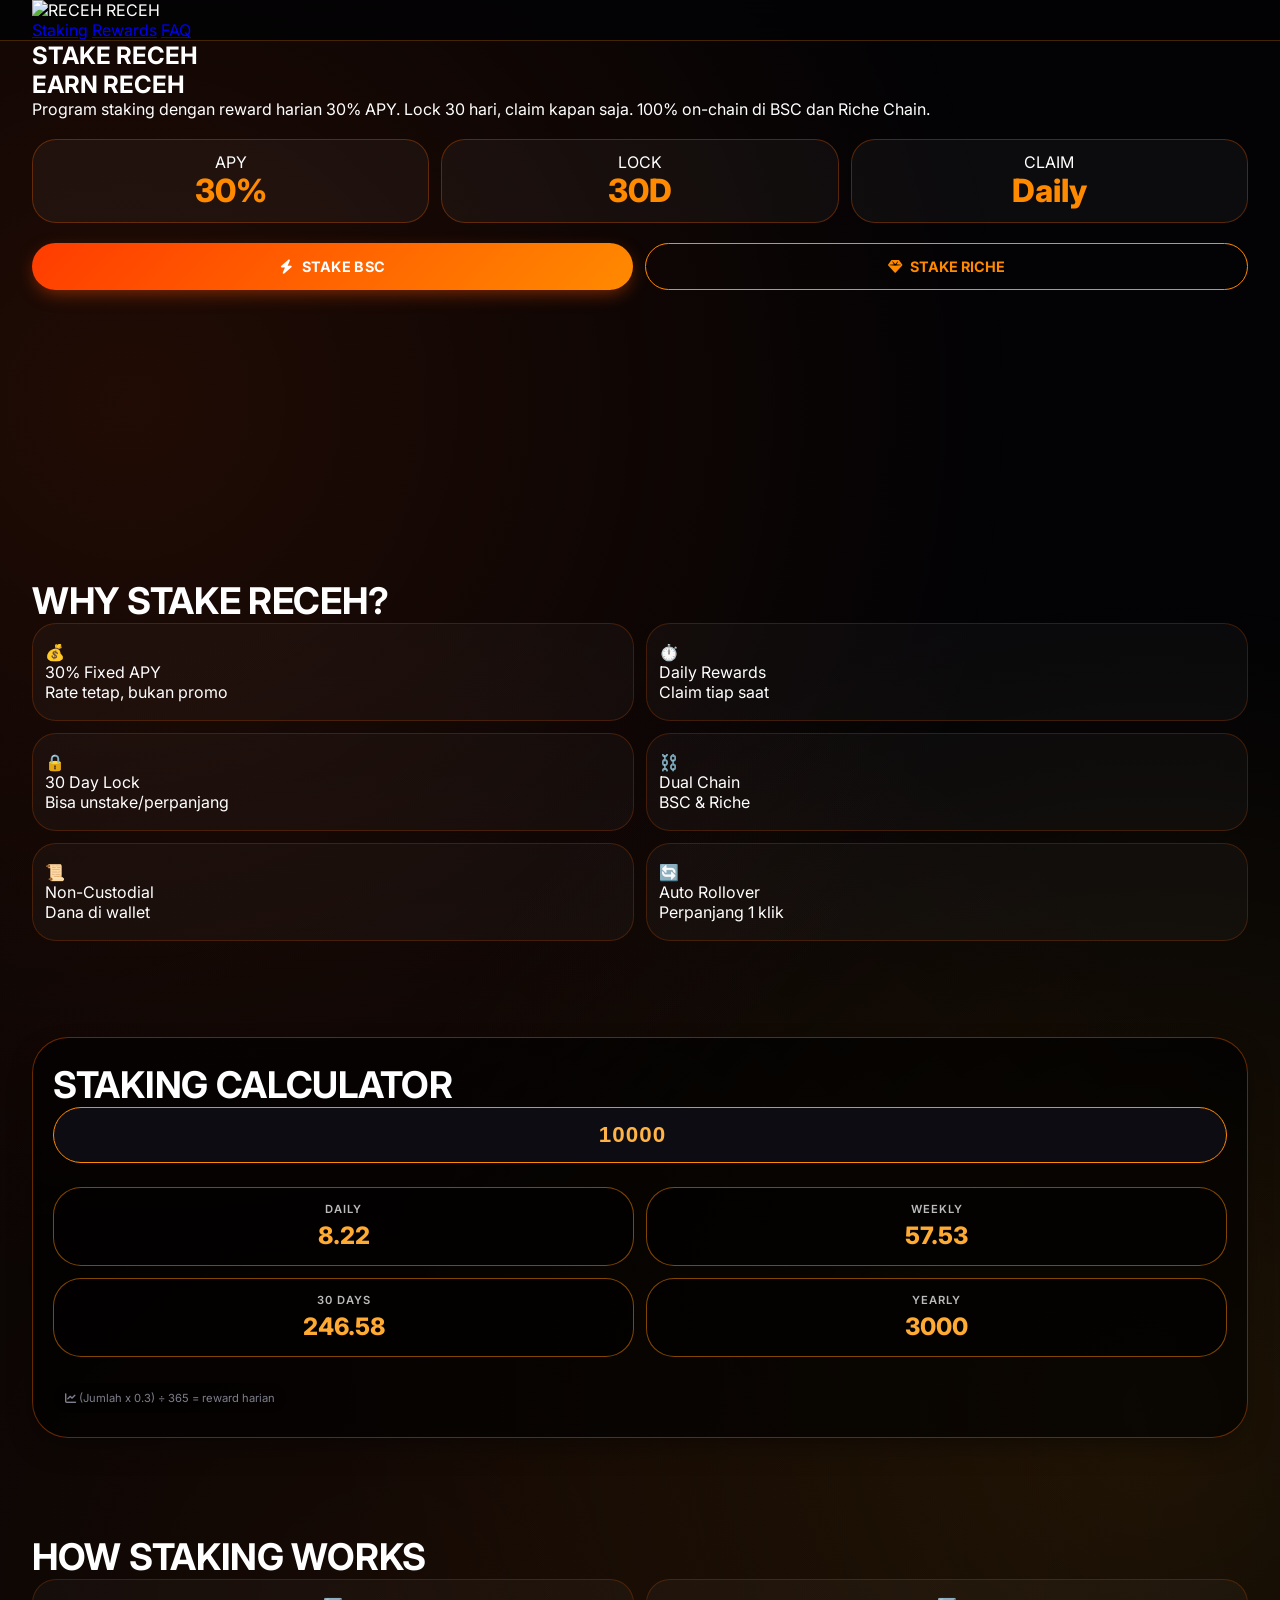
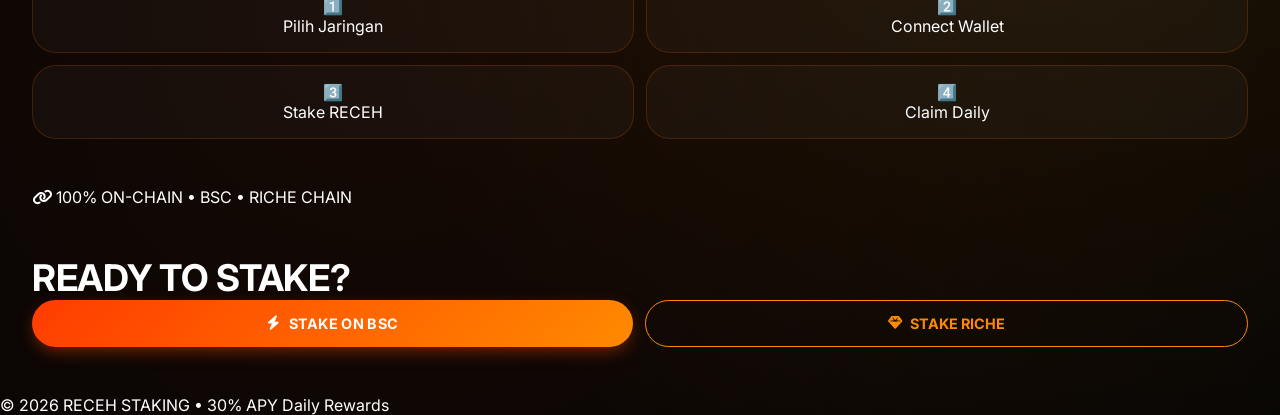
==== commit 7c3982c5: "Create index.html" ====
--- a/staking/index.html
+++ b/staking/index.html
@@ -1,2007 +1,732 @@
-<!DOCTYPE html>
-<html lang="id">
-
-<head>
-    <meta charset="UTF-8">
-    <meta name="viewport"
-        content="width=device-width, initial-scale=1.0, maximum-scale=1.0, user-scalable=no, viewport-fit=cover">
-    <link rel="shortcut icon" type="image/png" href="https://cryptoreceh.com/favicon.png">
-    <title>RECEH STAKING · RICHE CHAIN MAINNET</title>
-    <meta name="description" content="Stake token RECEH di Riche Chain, dapatkan hadiah harian dengan APY kompetitif.">
-    <script src="https://cdnjs.cloudflare.com/ajax/libs/ethers/6.13.5/ethers.umd.min.js"></script>
-    <link
-        href="https://fonts.googleapis.com/css2?family=Space+Grotesk:wght@400;500;600;700&family=JetBrains+Mono:wght@400;600;700&display=swap"
-        rel="stylesheet">
-    <link rel="stylesheet" href="https://cdnjs.cloudflare.com/ajax/libs/font-awesome/6.7.2/css/all.min.css">
-    <style>
-        *,
-        *::before,
-        *::after {
-            margin: 0;
-            padding: 0;
-            box-sizing: border-box;
-        }
-
-        html,
-        body {
-            overflow-x: hidden;
-            width: 100%;
-            -webkit-tap-highlight-color: transparent;
-        }
-
-        :root {
-            --bg: #030614;
-            --s1: #0a1022;
-            --s2: #0f172f;
-            --s3: #141e3a;
-            --c: #2af0ff;
-            --c2: #6af4ff;
-            --cp: #bf4aff;
-            --cb: #3b82f6;
-            --cd: rgba(42, 240, 255, 0.18);
-            --cg: rgba(42, 240, 255, 0.4);
-            --cpurp: rgba(191, 74, 255, 0.2);
-            --text: #ffffff;
-            --tm: #b8d0ff;
-            --td: #5a7db0;
-            --bd: rgba(42, 240, 255, 0.25);
-            --bs: rgba(42, 240, 255, 0.5);
-            --r: 10px;
-            --r2: 16px;
-            --r3: 24px;
-        }
-
-        body {
-            background: var(--bg);
-            background-image:
-                radial-gradient(ellipse 70% 50% at 15% 5%, rgba(42, 240, 255, 0.08) 0%, transparent 55%),
-                radial-gradient(ellipse 50% 40% at 85% 95%, rgba(59, 130, 246, 0.08) 0%, transparent 55%);
-            font-family: 'Space Grotesk', sans-serif;
-            color: var(--text);
-            min-height: 100vh;
-            display: flex;
-            flex-direction: column;
-            align-items: center;
-        }
-
-        /* SCAN LINES - enhanced cyberpunk effect */
-        body::before {
-            content: '';
-            position: fixed;
-            inset: 0;
-            background: repeating-linear-gradient(0deg, transparent, transparent 2px, rgba(42, 240, 255, 0.03) 3px, transparent 4px);
-            pointer-events: none;
-            z-index: 0;
-            animation: scan 10s linear infinite;
-        }
-
-        @keyframes scan {
-            0% {
-                background-position: 0 0;
-            }
-
-            100% {
-                background-position: 0 80px;
-            }
-        }
-
-        /* GRID - cyberpunk grid lines */
-        body::after {
-            content: '';
-            position: fixed;
-            inset: 0;
-            background-image: linear-gradient(rgba(42, 240, 255, 0.05) 1px, transparent 1px), linear-gradient(90deg, rgba(42, 240, 255, 0.05) 1px, transparent 1px);
-            background-size: 56px 56px;
-            pointer-events: none;
-            z-index: 0;
-        }
-
-        /* ORBS - glowing orbs */
-        .orb {
-            position: fixed;
-            border-radius: 50%;
-            filter: blur(90px);
-            pointer-events: none;
-            z-index: 0;
-        }
-
-        .o1 {
-            width: 500px;
-            height: 500px;
-            background: rgba(42, 240, 255, 0.1);
-            top: -160px;
-            left: -160px;
-            animation: ob1 22s ease-in-out infinite;
-        }
-
-        .o2 {
-            width: 380px;
-            height: 380px;
-            background: rgba(191, 74, 255, 0.08);
-            bottom: 0;
-            right: -100px;
-            animation: ob2 28s ease-in-out infinite;
-        }
-
-        @keyframes ob1 {
-
-            0%,
-            100% {
-                transform: translate(0, 0);
-            }
-
-            50% {
-                transform: translate(50px, 30px);
-            }
-        }
-
-        @keyframes ob2 {
-
-            0%,
-            100% {
-                transform: translate(0, 0);
-            }
-
-            50% {
-                transform: translate(-30px, -50px);
-            }
-        }
-
-        .wrap {
-            position: relative;
-            z-index: 1;
-            width: 100%;
-            max-width: 1100px;
-            padding: 20px 16px 60px;
-            display: flex;
-            flex-direction: column;
-            gap: 14px;
-        }
-
-        /* CARD - with cyan border */
-        .card {
-            background: var(--s1);
-            border: 1px solid var(--bd);
-            border-radius: var(--r3);
-            padding: 24px;
-            position: relative;
-            overflow: hidden;
-            transition: border-color .3s, box-shadow .3s;
-            backdrop-filter: blur(4px);
-        }
-
-        .card::before {
-            content: '';
-            position: absolute;
-            top: 0;
-            left: 0;
-            right: 0;
-            height: 2px;
-            background: linear-gradient(90deg, transparent, var(--c), var(--cp), transparent);
-            pointer-events: none;
-        }
-
-        .card:hover {
-            border-color: var(--bs);
-            box-shadow: 0 0 28px rgba(42, 240, 255, 0.12);
-        }
-
-        /* CORNER BRACKETS - cyberpunk corners */
-        .cc {
-            position: absolute;
-            width: 16px;
-            height: 16px;
-        }
-
-        .cc.tl {
-            top: 0;
-            left: 0;
-            border-top: 2px solid var(--c);
-            border-left: 2px solid var(--c);
-            border-radius: var(--r3) 0 0 0;
-        }
-
-        .cc.tr {
-            top: 0;
-            right: 0;
-            border-top: 2px solid var(--c);
-            border-right: 2px solid var(--c);
-            border-radius: 0 var(--r3) 0 0;
-        }
-
-        .cc.bl {
-            bottom: 0;
-            left: 0;
-            border-bottom: 2px solid var(--c);
-            border-left: 2px solid var(--c);
-            border-radius: 0 0 0 var(--r3);
-        }
-
-        .cc.br {
-            bottom: 0;
-            right: 0;
-            border-bottom: 2px solid var(--c);
-            border-right: 2px solid var(--c);
-            border-radius: 0 0 var(--r3) 0;
-        }
-
-        /* HEADER */
-        .header {
-            display: flex;
-            justify-content: space-between;
-            align-items: center;
-            gap: 16px;
-            flex-wrap: wrap;
-            padding: 18px 22px;
-        }
-
-        .brand {
-            display: flex;
-            align-items: center;
-            gap: 14px;
-        }
-
-        .logo-frame {
-            position: relative;
-            width: 50px;
-            height: 50px;
-            flex-shrink: 0;
-        }
-
-        .logo-frame img {
-            width: 50px;
-            height: 50px;
-            border-radius: 12px;
-            position: relative;
-            z-index: 1;
-            display: block;
-        }
-
-        .logo-ring {
-            position: absolute;
-            inset: -3px;
-            border-radius: 15px;
-            background: conic-gradient(from 0deg, var(--c), transparent 40%, var(--cp) 60%, transparent);
-            animation: spin 3s linear infinite;
-            opacity: .7;
-        }
-
-        @keyframes spin {
-            from {
-                transform: rotate(0);
-            }
-
-            to {
-                transform: rotate(360deg);
-            }
-        }
-
-        .brand-name {
-            font-family: 'JetBrains Mono', monospace;
-            font-weight: 700;
-            font-size: 1.25rem;
-            color: var(--c);
-            letter-spacing: 2px;
-            text-shadow: 0 0 18px rgba(42, 240, 255, 0.6);
-        }
-
-        .brand-chain {
-            font-size: .6rem;
-            color: var(--tm);
-            letter-spacing: 3px;
-            text-transform: uppercase;
-            margin-top: 3px;
-        }
-
-        .net-pill {
-            display: flex;
-            align-items: center;
-            gap: 7px;
-            background: rgba(42, 240, 255, 0.08);
-            border: 1px solid var(--bd);
-            border-radius: 999px;
-            padding: 7px 14px;
-            font-size: .65rem;
-            color: var(--c);
-            font-family: 'JetBrains Mono', monospace;
-            letter-spacing: .5px;
-        }
-
-        .ndot {
-            width: 6px;
-            height: 6px;
-            border-radius: 50%;
-            background: var(--c);
-            box-shadow: 0 0 7px var(--c);
-            animation: blink 2s infinite;
-        }
-
-        @keyframes blink {
-
-            0%,
-            100% {
-                opacity: 1;
-            }
-
-            50% {
-                opacity: .25;
-            }
-        }
-
-        /* UNIFIED BUTTON — cyan cyberpunk style */
-        .btn {
-            border: 1px solid var(--cg);
-            border-radius: var(--r);
-            font-family: 'Space Grotesk', sans-serif;
-            font-weight: 700;
-            font-size: .82rem;
-            letter-spacing: .6px;
-            cursor: pointer;
-            display: inline-flex;
-            justify-content: center;
-            align-items: center;
-            gap: 8px;
-            transition: all .2s;
-            position: relative;
-            overflow: hidden;
-            white-space: nowrap;
-            padding: 12px 22px;
-            background: rgba(42, 240, 255, 0.1);
-            color: var(--c);
-            text-transform: uppercase;
-        }
-
-        .btn::after {
-            content: '';
-            position: absolute;
-            inset: 0;
-            background: rgba(42, 240, 255, 0);
-            transition: background .2s;
-        }
-
-        .btn:hover:not(:disabled)::after {
-            background: rgba(42, 240, 255, 0.12);
-        }
-
-        .btn:hover:not(:disabled) {
-            border-color: var(--c);
-            box-shadow: 0 0 25px rgba(42, 240, 255, 0.25), inset 0 0 12px rgba(42, 240, 255, 0.05);
-            transform: translateY(-1px);
-        }
-
-        .btn:active:not(:disabled) {
-            transform: scale(.97);
-        }
-
-        .btn:disabled {
-            opacity: .35;
-            cursor: not-allowed;
-        }
-
-        /* SOLID FILL — for primary actions */
-        .btn-s {
-            background: linear-gradient(135deg, var(--c), var(--cp));
-            color: #030614;
-            border-color: var(--c);
-            font-weight: 800;
-            box-shadow: 0 0 22px rgba(42, 240, 255, 0.4);
-            text-shadow: none;
-        }
-
-        .btn-s:hover:not(:disabled) {
-            background: linear-gradient(135deg, #4affff, #d46aff);
-            box-shadow: 0 0 36px rgba(42, 240, 255, 0.6);
-            transform: translateY(-1px);
-        }
-
-        .btn-s::after {
-            display: none;
-        }
-
-        /* MAX BUTTON */
-        .btnmax {
-            background: transparent;
-            border: 1px solid var(--bd);
-            border-radius: 7px;
-            padding: 6px 12px;
-            font-family: 'JetBrains Mono', monospace;
-            font-size: .68rem;
-            font-weight: 800;
-            color: var(--c);
-            cursor: pointer;
-            transition: all .2s;
-            white-space: nowrap;
-            flex-shrink: 0;
-            letter-spacing: 1px;
-        }
-
-        .btnmax:hover {
-            border-color: var(--c);
-            color: var(--c2);
-            background: rgba(42, 240, 255, 0.1);
-            box-shadow: 0 0 12px rgba(42, 240, 255, 0.3);
-        }
-
-        #connectBtn {
-            min-width: 158px;
-        }
-
-        /* ====== INPUT FIELD - HIGH VISIBILITY: WHITE BACKGROUND, BLACK TEXT ====== */
-        .ig {
-            display: flex;
-            align-items: center;
-            gap: 8px;
-            background: #ffffff;
-            border: 2px solid var(--c);
-            border-radius: var(--r);
-            padding: 4px 6px 4px 14px;
-            transition: all .2s;
-            position: relative;
-            box-shadow: 0 2px 8px rgba(0, 0, 0, 0.1);
-        }
-
-        .ig:focus-within {
-            border-color: var(--cp);
-            box-shadow: 0 0 0 4px rgba(191, 74, 255, 0.2), 0 2px 8px rgba(0, 0, 0, 0.1);
-        }
-
-        .ci {
-            background: transparent;
-            border: none;
-            outline: none;
-            color: #000000;
-            font-size: 1rem;
-            font-family: 'JetBrains Mono', monospace;
-            font-weight: 600;
-            flex: 1;
-            min-width: 80px;
-            padding: 11px 0;
-            caret-color: var(--c);
-        }
-
-        .ci::placeholder {
-            color: #8a9bc0;
-            font-size: .85rem;
-            font-weight: 500;
-            font-family: 'Space Grotesk', sans-serif;
-        }
-
-        /* INPUT FOCUS GLOW LINE - cyberpunk effect */
-        .ig::after {
-            content: '';
-            position: absolute;
-            bottom: -2px;
-            left: 15%;
-            right: 15%;
-            height: 2px;
-            background: transparent;
-            transition: background .3s;
-        }
-
-        .ig:focus-within::after {
-            background: linear-gradient(90deg, transparent, var(--c), var(--cp), transparent);
-        }
-
-        /* SECTION HEAD */
-        .sh {
-            display: flex;
-            align-items: center;
-            gap: 10px;
-            margin-bottom: 20px;
-        }
-
-        .sh-line {
-            flex: 1;
-            height: 1px;
-            background: linear-gradient(90deg, var(--bs), transparent);
-        }
-
-        .sh-t {
-            font-family: 'JetBrains Mono', monospace;
-            font-size: .62rem;
-            font-weight: 800;
-            letter-spacing: 2.5px;
-            text-transform: uppercase;
-            color: var(--c);
-            white-space: nowrap;
-        }
-
-        .inp-lbl {
-            font-size: .62rem;
-            font-weight: 800;
-            letter-spacing: 2px;
-            text-transform: uppercase;
-            color: var(--c);
-            margin-bottom: 7px;
-            display: block;
-            font-family: 'JetBrains Mono', monospace;
-        }
-
-        /* STATS */
-        .sr {
-            display: flex;
-            justify-content: space-between;
-            align-items: center;
-            padding: 13px 0;
-            border-bottom: 1px solid var(--bd);
-        }
-
-        .sr:last-child {
-            border-bottom: none;
-        }
-
-        .sl {
-            font-size: .7rem;
-            color: var(--tm);
-            font-weight: 600;
-        }
-
-        .sl i {
-            margin-right: 6px;
-            opacity: .7;
-        }
-
-        .sv-big {
-            font-family: 'JetBrains Mono', monospace;
-            font-size: 1.55rem;
-            font-weight: 800;
-            color: var(--c);
-            text-shadow: 0 0 18px rgba(42, 240, 255, 0.6);
-            line-height: 1;
-            animation: glow 3.5s ease-in-out infinite;
-        }
-
-        @keyframes glow {
-
-            0%,
-            100% {
-                text-shadow: 0 0 18px rgba(42, 240, 255, 0.6);
-            }
-
-            50% {
-                text-shadow: 0 0 32px rgba(42, 240, 255, 0.9);
-            }
-        }
-
-        .sv-med {
-            font-family: 'JetBrains Mono', monospace;
-            font-size: .88rem;
-            font-weight: 700;
-            color: var(--c);
-        }
-
-        .sv-sm {
-            font-size: .8rem;
-            color: var(--tm);
-            font-weight: 600;
-        }
-
-        /* CHIP */
-        .chip {
-            display: inline-flex;
-            align-items: center;
-            gap: 5px;
-            border-radius: 7px;
-            padding: 4px 10px;
-            font-size: .65rem;
-            font-weight: 800;
-            font-family: 'JetBrains Mono', monospace;
-            letter-spacing: .4px;
-        }
-
-        .chip-ok {
-            background: rgba(42, 240, 255, 0.12);
-            color: var(--c);
-            border: 1px solid var(--cg);
-        }
-
-        .chip-no {
-            background: rgba(255, 85, 85, 0.1);
-            color: #ff7777;
-            border: 1px solid rgba(255, 85, 85, 0.25);
-        }
-
-        /* LOCK BADGE */
-        .lbadge {
-            display: inline-flex;
-            align-items: center;
-            gap: 6px;
-            background: rgba(42, 240, 255, 0.08);
-            border: 1px solid var(--bd);
-            border-radius: 8px;
-            padding: 5px 12px;
-            font-family: 'JetBrains Mono', monospace;
-            font-size: .68rem;
-            font-weight: 800;
-            color: var(--c);
-        }
-
-        /* BAL BAR */
-        .balbar {
-            background: var(--s2);
-            border: 1px solid var(--bd);
-            border-radius: var(--r2);
-            padding: 14px 18px;
-            display: flex;
-            justify-content: space-between;
-            align-items: center;
-            margin-bottom: 18px;
-        }
-
-        .balbar-lbl {
-            font-size: .68rem;
-            color: var(--tm);
-            font-weight: 600;
-        }
-
-        .balbar-val {
-            font-family: 'JetBrains Mono', monospace;
-            font-size: .98rem;
-            font-weight: 800;
-            color: var(--c);
-        }
-
-        /* APY */
-        .apyblock {
-            background: var(--s2);
-            border: 1px solid var(--bd);
-            border-radius: var(--r2);
-            padding: 18px 20px;
-            display: flex;
-            justify-content: space-between;
-            align-items: center;
-            margin-bottom: 16px;
-            position: relative;
-            overflow: hidden;
-        }
-
-        .apyblock::before {
-            content: '';
-            position: absolute;
-            inset: 0;
-            background: linear-gradient(135deg, rgba(42, 240, 255, 0.08), transparent 60%);
-        }
-
-        .apy-lbl {
-            font-size: .62rem;
-            color: var(--tm);
-            letter-spacing: 2.5px;
-            text-transform: uppercase;
-            font-family: 'JetBrains Mono', monospace;
-        }
-
-        .apy-num {
-            font-family: 'JetBrains Mono', monospace;
-            font-size: 2.3rem;
-            font-weight: 800;
-            color: var(--c);
-            text-shadow: 0 0 28px rgba(42, 240, 255, 0.7);
-            line-height: 1;
-            animation: glow 3.5s ease-in-out infinite;
-        }
-
-        .apy-sub {
-            font-size: .58rem;
-            color: var(--td);
-            margin-top: 4px;
-            letter-spacing: 1.5px;
-            text-transform: uppercase;
-        }
-
-        /* POOL GRID */
-        .pgrid {
-            display: grid;
-            grid-template-columns: 1fr 1fr;
-            gap: 10px;
-        }
-
-        .pcell {
-            background: var(--s2);
-            border: 1px solid var(--bd);
-            border-radius: var(--r2);
-            padding: 14px;
-            transition: border-color .2s;
-            position: relative;
-            overflow: hidden;
-        }
-
-        .pcell::before {
-            content: '';
-            position: absolute;
-            top: 0;
-            left: 0;
-            right: 0;
-            height: 1px;
-            background: linear-gradient(90deg, transparent, rgba(42, 240, 255, 0.3), transparent);
-        }
-
-        .pcell:hover {
-            border-color: var(--bs);
-        }
-
-        .pc-ico {
-            width: 28px;
-            height: 28px;
-            border-radius: 8px;
-            background: rgba(42, 240, 255, 0.1);
-            display: flex;
-            align-items: center;
-            justify-content: center;
-            font-size: .72rem;
-            color: var(--c);
-            margin-bottom: 10px;
-        }
-
-        .pc-num {
-            font-family: 'JetBrains Mono', monospace;
-            font-size: .92rem;
-            font-weight: 800;
-            color: var(--c);
-            margin-bottom: 3px;
-        }
-
-        .pc-lbl {
-            font-size: .6rem;
-            color: var(--tm);
-            font-weight: 600;
-        }
-
-        /* DIVIDER */
-        .dv {
-            height: 1px;
-            background: linear-gradient(90deg, transparent, var(--c), transparent);
-            margin: 18px 0;
-        }
-
-        /* HINT */
-        .hint {
-            display: flex;
-            gap: 8px;
-            align-items: flex-start;
-            background: rgba(42, 240, 255, 0.03);
-            border: 1px solid var(--bd);
-            border-left: 3px solid var(--c);
-            border-radius: 0 var(--r) var(--r) 0;
-            padding: 9px 12px;
-            font-size: .68rem;
-            color: var(--tm);
-            line-height: 1.5;
-            margin-top: 6px;
-        }
-
-        .hint i {
-            color: var(--c);
-            flex-shrink: 0;
-            margin-top: 1px;
-        }
-
-        /* ACTION ROW */
-        .arow {
-            display: flex;
-            gap: 10px;
-            margin-top: 18px;
-        }
-
-        .arow .btn {
-            flex: 1;
-            font-size: .72rem;
-            padding: 12px 8px;
-        }
-
-        /* MAIN GRID */
-        .mg {
-            display: grid;
-            grid-template-columns: 1fr;
-            gap: 14px;
-        }
-
-        @media(min-width:820px) {
-            .mg {
-                grid-template-columns: 1fr 1fr;
-                gap: 18px;
-            }
-        }
-
-        /* ACTIVITY */
-        .alist {
-            display: flex;
-            flex-direction: column;
-            gap: 8px;
-            max-height: 300px;
-            overflow-y: auto;
-            padding-right: 2px;
-        }
-
-        .alist::-webkit-scrollbar {
-            width: 3px;
-        }
-
-        .alist::-webkit-scrollbar-track {
-            background: var(--s2);
-        }
-
-        .alist::-webkit-scrollbar-thumb {
-            background: var(--c);
-            border-radius: 999px;
-        }
-
-        .aitem {
-            display: flex;
-            align-items: center;
-            gap: 12px;
-            background: var(--s2);
-            border: 1px solid var(--bd);
-            border-radius: var(--r2);
-            padding: 12px 14px;
-            animation: fadeUp .3s ease;
-            transition: border-color .2s;
-        }
-
-        .aitem:hover {
-            border-color: var(--bs);
-        }
-
-        @keyframes fadeUp {
-            from {
-                opacity: 0;
-                transform: translateY(6px);
-            }
-
-            to {
-                opacity: 1;
-                transform: none;
-            }
-        }
-
-        .aico {
-            width: 36px;
-            height: 36px;
-            border-radius: 10px;
-            display: flex;
-            align-items: center;
-            justify-content: center;
-            font-size: .9rem;
-            flex-shrink: 0;
-            background: rgba(42, 240, 255, 0.1);
-            border: 1px solid var(--bd);
-            color: var(--c);
-        }
-
-        .ainf {
-            flex: 1;
-            min-width: 0;
-        }
-
-        .atop {
-            display: flex;
-            justify-content: space-between;
-            gap: 8px;
-            font-size: .8rem;
-            font-weight: 700;
-            color: var(--text);
-        }
-
-        .abot {
-            font-size: .63rem;
-            color: var(--tm);
-            margin-top: 3px;
-            font-family: 'JetBrains Mono', monospace;
-        }
-
-        .atime {
-            font-size: .6rem;
-            color: var(--c);
-            background: rgba(42, 240, 255, 0.1);
-            border: 1px solid var(--bd);
-            border-radius: 5px;
-            padding: 2px 8px;
-            white-space: nowrap;
-            flex-shrink: 0;
-            font-family: 'JetBrains Mono', monospace;
-        }
-
-        .empty {
-            text-align: center;
-            padding: 38px 20px;
-            display: flex;
-            flex-direction: column;
-            align-items: center;
-            gap: 12px;
-        }
-
-        .empty-ico {
-            width: 54px;
-            height: 54px;
-            border-radius: 16px;
-            background: var(--s2);
-            border: 1px solid var(--bd);
-            display: flex;
-            align-items: center;
-            justify-content: center;
-            font-size: 1.3rem;
-            color: var(--td);
-        }
-
-        .empty h3 {
-            font-size: .85rem;
-            font-weight: 700;
-            color: var(--tm);
-            font-family: 'JetBrains Mono', monospace;
-        }
-
-        .empty p {
-            font-size: .7rem;
-            color: var(--td);
-            max-width: 220px;
-        }
-
-        /* ===== WALLET MODAL ===== */
-        .wo {
-            position: fixed;
-            inset: 0;
-            background: rgba(3, 6, 20, 0.92);
-            backdrop-filter: blur(24px);
-            display: flex;
-            justify-content: center;
-            align-items: flex-end;
-            z-index: 9998;
-            visibility: hidden;
-            opacity: 0;
-            transition: opacity .3s, visibility .3s;
-        }
-
-        .wo.show {
-            visibility: visible;
-            opacity: 1;
-        }
-
-        .ws {
-            width: 100%;
-            max-width: 440px;
-            background: var(--s1);
-            border: 1px solid var(--bs);
-            border-radius: var(--r3) var(--r3) 0 0;
-            padding: 28px 22px 44px;
-            transform: translateY(100%);
-            transition: transform .35s cubic-bezier(.32, 1, .6, 1);
-            position: relative;
-            overflow: hidden;
-        }
-
-        .wo.show .ws {
-            transform: translateY(0);
-        }
-
-        .ws::before {
-            content: '';
-            position: absolute;
-            top: 0;
-            left: 0;
-            right: 0;
-            height: 2px;
-            background: linear-gradient(90deg, transparent, var(--c), var(--cp), transparent);
-        }
-
-        @media(min-width:500px) {
-            .wo {
-                align-items: center;
-            }
-
-            .ws {
-                border-radius: var(--r3);
-                max-width: 400px;
-            }
-        }
-
-        .ws-handle {
-            width: 38px;
-            height: 3px;
-            border-radius: 999px;
-            background: var(--bs);
-            margin: 0 auto 22px;
-            display: block;
-        }
-
-        @media(min-width:500px) {
-            .ws-handle {
-                display: none;
-            }
-        }
-
-        .ws-title {
-            font-family: 'JetBrains Mono', monospace;
-            font-size: .78rem;
-            font-weight: 800;
-            color: var(--c);
-            letter-spacing: 2px;
-            text-transform: uppercase;
-            margin-bottom: 18px;
-            display: flex;
-            align-items: center;
-            gap: 10px;
-        }
-
-        .ws-title::after {
-            content: '';
-            flex: 1;
-            height: 1px;
-            background: var(--bd);
-        }
-
-        .wopt {
-            display: flex;
-            align-items: center;
-            gap: 14px;
-            background: var(--s2);
-            border: 1px solid var(--bd);
-            border-radius: var(--r2);
-            padding: 15px;
-            cursor: pointer;
-            transition: all .2s;
-            margin-bottom: 10px;
-            position: relative;
-            overflow: hidden;
-        }
-
-        .wopt::before {
-            content: '';
-            position: absolute;
-            inset: 0;
-            background: rgba(42, 240, 255, 0);
-            transition: background .2s;
-        }
-
-        .wopt:hover::before {
-            background: rgba(42, 240, 255, 0.06);
-        }
-
-        .wopt:hover {
-            border-color: var(--c);
-            box-shadow: 0 0 22px rgba(42, 240, 255, 0.1);
-        }
-
-        .wopt:active {
-            transform: scale(.98);
-        }
-
-        .wico {
-            width: 44px;
-            height: 44px;
-            border-radius: 12px;
-            display: flex;
-            align-items: center;
-            justify-content: center;
-            font-size: 1.4rem;
-            flex-shrink: 0;
-            background: var(--s1);
-            border: 1px solid var(--bd);
-        }
-
-        .wname {
-            font-size: .88rem;
-            font-weight: 800;
-            color: var(--text);
-        }
-
-        .wdesc {
-            font-size: .63rem;
-            color: var(--tm);
-            margin-top: 2px;
-        }
-
-        .warrow {
-            margin-left: auto;
-            color: var(--bd);
-            font-size: .78rem;
-            transition: color .2s;
-            flex-shrink: 0;
-        }
-
-        .wopt:hover .warrow {
-            color: var(--c);
-        }
-
-        .ws-close {
-            position: absolute;
-            top: 20px;
-            right: 20px;
-            background: transparent;
-            border: 1px solid var(--bd);
-            border-radius: 8px;
-            width: 30px;
-            height: 30px;
-            display: flex;
-            align-items: center;
-            justify-content: center;
-            cursor: pointer;
-            color: var(--tm);
-            font-size: .75rem;
-            transition: all .2s;
-        }
-
-        .ws-close:hover {
-            border-color: var(--c);
-            color: var(--c);
-        }
-
-        /* ===== NOTIFICATION ===== */
-        .no {
-            position: fixed;
-            inset: 0;
-            background: rgba(3, 6, 20, 0.92);
-            backdrop-filter: blur(24px);
-            display: flex;
-            justify-content: center;
-            align-items: center;
-            z-index: 9999;
-            visibility: hidden;
-            opacity: 0;
-            transition: opacity .3s, visibility .3s;
-            padding: 20px;
-        }
-
-        .no.show {
-            visibility: visible;
-            opacity: 1;
-        }
-
-        .nc {
-            width: 100%;
-            max-width: 370px;
-            background: var(--s1);
-            border: 1px solid var(--bs);
-            border-radius: var(--r3);
-            padding: 32px 24px;
-            text-align: center;
-            position: relative;
-            overflow: hidden;
-            animation: npop .4s cubic-bezier(.34, 1.56, .64, 1);
-        }
-
-        @keyframes npop {
-            from {
-                opacity: 0;
-                transform: scale(.82);
-            }
-
-            to {
-                opacity: 1;
-                transform: scale(1);
-            }
-        }
-
-        .nc::before {
-            content: '';
-            position: absolute;
-            top: 0;
-            left: 0;
-            right: 0;
-            height: 2px;
-            background: linear-gradient(90deg, transparent, var(--c), var(--cp), transparent);
-        }
-
-        .nglow {
-            position: absolute;
-            top: -110px;
-            left: 50%;
-            transform: translateX(-50%);
-            width: 260px;
-            height: 260px;
-            border-radius: 50%;
-            pointer-events: none;
-            opacity: .45;
-        }
-
-        .ni {
-            width: 68px;
-            height: 68px;
-            border-radius: 20px;
-            display: flex;
-            align-items: center;
-            justify-content: center;
-            margin: 0 auto 16px;
-            font-size: 1.75rem;
-            position: relative;
-            z-index: 1;
-        }
-
-        .ntitle {
-            font-family: 'JetBrains Mono', monospace;
-            font-size: 1.25rem;
-            font-weight: 800;
-            color: var(--c);
-            letter-spacing: 2px;
-            margin-bottom: 8px;
-        }
-
-        .nmsg {
-            font-size: .85rem;
-            color: var(--tm);
-            line-height: 1.5;
-            margin-bottom: 20px;
-        }
-
-        .ntx {
-            background: var(--s2);
-            border: 1px solid var(--bd);
-            border-radius: var(--r);
-            padding: 11px 14px;
-            display: flex;
-            align-items: center;
-            justify-content: space-between;
-            gap: 8px;
-            margin-bottom: 20px;
-        }
-
-        .nhash {
-            font-family: 'JetBrains Mono', monospace;
-            font-size: .73rem;
-            color: var(--tm);
-            flex: 1;
-            text-align: left;
-        }
-
-        .nview {
-            display: inline-flex;
-            align-items: center;
-            gap: 5px;
-            background: rgba(42, 240, 255, 0.1);
-            border: 1px solid var(--cg);
-            color: var(--c);
-            border-radius: 7px;
-            padding: 5px 12px;
-            font-size: .65rem;
-            font-weight: 800;
-            text-decoration: none;
-            transition: all .2s;
-            font-family: 'JetBrains Mono', monospace;
-        }
-
-        .nview:hover {
-            border-color: var(--c);
-            background: rgba(42, 240, 255, 0.2);
-        }
-
-        .nclose {
-            background: var(--s2);
-            border: 1px solid var(--bd);
-            color: var(--tm);
-            border-radius: var(--r);
-            padding: 10px 30px;
-            font-size: .76rem;
-            font-weight: 700;
-            cursor: pointer;
-            font-family: 'Space Grotesk', sans-serif;
-            letter-spacing: .5px;
-            transition: all .2s;
-            text-transform: uppercase;
-        }
-
-        .nclose:hover {
-            border-color: var(--c);
-            color: var(--c);
-        }
-
-        /* ===== FAQ ===== */
-        .faq-item {
-            background: var(--s2);
-            border: 1px solid var(--bd);
-            border-radius: var(--r2);
-            overflow: hidden;
-            transition: border-color .2s;
-            margin-bottom: 8px;
-        }
-
-        .faq-item:last-child {
-            margin-bottom: 0;
-        }
-
-        .faq-item:hover {
-            border-color: var(--bs);
-        }
-
-        .faq-q {
-            display: flex;
-            justify-content: space-between;
-            align-items: center;
-            padding: 16px 18px;
-            cursor: pointer;
-            gap: 12px;
-            user-select: none;
-        }
-
-        .faq-qt {
-            font-size: .84rem;
-            font-weight: 700;
-            color: var(--text);
-            flex: 1;
-        }
-
-        .faq-ic {
-            width: 24px;
-            height: 24px;
-            border-radius: 6px;
-            border: 1px solid var(--bd);
-            display: flex;
-            align-items: center;
-            justify-content: center;
-            font-size: .58rem;
-            color: var(--tm);
-            flex-shrink: 0;
-            transition: all .3s;
-        }
-
-        .faq-item.open .faq-ic {
-            border-color: var(--c);
-            color: var(--c);
-            background: rgba(42, 240, 255, 0.1);
-            transform: rotate(180deg);
-        }
-
-        .faq-a {
-            max-height: 0;
-            overflow: hidden;
-            transition: max-height .32s ease;
-        }
-
-        .faq-a-in {
-            font-size: .78rem;
-            color: var(--tm);
-            line-height: 1.7;
-            border-top: 1px solid var(--bd);
-            padding: 14px 18px;
-        }
-
-        .faq-item.open .faq-a {
-            max-height: 260px;
-        }
-
-        /* FOOTER */
-        .footer {
-            display: flex;
-            justify-content: space-between;
-            align-items: center;
-            flex-wrap: wrap;
-            gap: 12px;
-            padding: 20px 4px 0;
-            border-top: 1px solid var(--bd);
-            font-size: .65rem;
-            color: var(--td);
-        }
-
-        .flinks {
-            display: flex;
-            gap: 18px;
-            flex-wrap: wrap;
-        }
-
-        .flinks a {
-            color: var(--tm);
-            text-decoration: none;
-            font-weight: 600;
-            display: flex;
-            align-items: center;
-            gap: 5px;
-            transition: color .2s;
-        }
-
-        .flinks a:hover {
-            color: var(--c);
-        }
-
-        /* MOBILE */
-        @media(max-width:480px) {
-            .wrap {
-                padding: 10px 10px 50px;
-            }
-
-            .card {
-                padding: 16px 14px;
-                border-radius: 20px;
-            }
-
-            .header {
-                padding: 14px 16px;
-            }
-
-            .brand-name {
-                font-size: 1.1rem;
-            }
-
-            .net-pill {
-                display: none;
-            }
-
-            #connectBtn {
-                min-width: 126px;
-                font-size: .74rem;
-                padding: 10px 14px;
-            }
-
-            .pgrid {
-                gap: 8px;
-            }
-
-            .pcell {
-                padding: 12px;
-            }
-
-            .apy-num {
-                font-size: 1.85rem;
-            }
-
-            .sv-big {
-                font-size: 1.25rem;
-            }
-
-            .arow .btn {
-                font-size: .68rem;
-                padding: 11px 6px;
-            }
-
-            .footer {
-                font-size: .6rem;
-            }
-
-            .ws {
-                padding: 24px 18px 38px;
-            }
-        }
-
-        @media(max-width:360px) {
-            .brand-name {
-                font-size: .95rem;
-                letter-spacing: 1px;
-            }
-
-            .apy-num {
-                font-size: 1.55rem;
-            }
-
-            #connectBtn {
-                min-width: 108px;
-                font-size: .68rem;
-                padding: 8px 10px;
-            }
-
-            .sv-big {
-                font-size: 1.1rem;
-            }
-        }
-
-        /* TYPING CURSOR on big values */
-        .sv-big::after {
-            content: '.';
-            font-size: .5em;
-            color: var(--c);
-            opacity: .6;
-            animation: blink .75s infinite;
-            margin-left: 2px;
-        }
-    </style>
-</head>
-
-<body>
-    <div class="orb o1"></div>
-    <div class="orb o2"></div>
-    <div class="wrap">
-
-        <!-- HEADER -->
-        <div class="card header">
-            <div class="cc tl"></div>
-            <div class="cc tr"></div>
-            <div class="cc bl"></div>
-            <div class="cc br"></div>
-            <div class="brand">
-                <div class="logo-frame">
-                    <div class="logo-ring"></div>
-                    <img src="https://raw.githubusercontent.com/cryptorecehcom/images/refs/heads/main/receh-250x250.png"
-                        alt="RECEH">
-                </div>
-                <div>
-                    <div class="brand-name">RECEH STAKING</div>
-                    <div class="brand-chain">Riche Chain Mainnet</div>
-                </div>
-            </div>
-            <div style="display:flex;align-items:center;gap:12px;">
-                <div class="net-pill"><span class="ndot"></span>Riche Chain&nbsp;·&nbsp;#132026</div>
-                <button class="btn btn-s" id="connectBtn"><i class="fas fa-plug"></i>&nbsp;Hubungkan</button>
-            </div>
-        </div>
-
-        <!-- MAIN GRID -->
-        <div class="mg">
-
-            <!-- LEFT -->
-            <div style="display:flex;flex-direction:column;gap:14px;">
-
-                <!-- MY STAKE -->
-                <div class="card">
-                    <div class="cc tl"></div>
-                    <div class="cc br"></div>
-                    <div class="sh">
-                        <div class="sh-t">Staking Saya</div>
-                        <div class="sh-line"></div>
-                        <span id="lockTimer" class="lbadge"><i class="fas fa-lock"
-                                style="font-size:.58rem;"></i>&nbsp;--</span>
-                    </div>
-                    <div class="sr">
-                        <div>
-                            <div class="sl"><i class="fas fa-coins"></i>Total Distake</div>
-                            <div class="sv-big" id="stakedAmount">0.00</div>
-                            <div
-                                style="font-size:.58rem;color:var(--td);margin-top:3px;font-family:'JetBrains Mono',monospace;">
-                                RECEH TOKEN</div>
-                        </div>
-                    </div>
-                    <div class="sr">
-                        <div>
-                            <div class="sl"><i class="fas fa-gift"></i>Hadiah Tertunda</div>
-                            <div class="sv-big" id="pendingReward">0.00</div>
-                            <div
-                                style="font-size:.58rem;color:var(--td);margin-top:3px;font-family:'JetBrains Mono',monospace;">
-                                RECEH TOKEN</div>
-                        </div>
-                    </div>
-                    <div class="sr">
-                        <span class="sl"><i class="fas fa-clock"></i>Kunci Berakhir</span>
-                        <span class="sv-sm" id="lockEnds">-</span>
-                    </div>
-                    <div class="sr">
-                        <span class="sl"><i class="fas fa-unlock-alt"></i>Status Penarikan</span>
-                        <span id="canUnstakeStatus" class="chip chip-no">❌ Terkunci</span>
-                    </div>
-                </div>
-
-                <!-- ACTIONS -->
-                <div class="card">
-                    <div class="cc tl"></div>
-                    <div class="cc br"></div>
-                    <div class="sh">
-                        <div class="sh-t">Aksi</div>
-                        <div class="sh-line"></div>
-                    </div>
-
-                    <div class="balbar">
-                        <div class="balbar-lbl"><i class="fas fa-wallet" style="margin-right:5px;"></i>Saldo Dompet
-                        </div>
-                        <div class="balbar-val"><span id="walletBalance">0.00</span>&nbsp;RECEH</div>
-                    </div>
-
-                    <!-- STAKE -->
-                    <div style="margin-bottom:14px;">
-                        <span class="inp-lbl"><i class="fas fa-arrow-down" style="margin-right:4px;"></i>Jumlah
-                            Stake</span>
-                        <div class="ig">
-                            <input type="number" id="stakeAmount" placeholder="Masukkan jumlah RECEH..." class="ci"
-                                min="0" step="any" autocomplete="off">
-                            <button class="btnmax" id="stakeMaxBtn">MAKS</button>
-                        </div>
-                        <div class="hint"><i class="fas fa-circle-info"></i>Token dikunci 30 hari. Reward dihitung
-                            otomatis setiap detik.</div>
-                    </div>
-                    <button class="btn btn-s" id="stakeBtn" style="width:100%;padding:14px;"><i
-                            class="fas fa-arrow-down-to-line"></i>&nbsp;Stake Sekarang</button>
-
-                    <div class="dv"></div>
-
-                    <!-- WITHDRAW -->
-                    <div style="margin-bottom:14px;">
-                        <span class="inp-lbl"><i class="fas fa-arrow-up" style="margin-right:4px;"></i>Jumlah
-                            Tarik</span>
-                        <div class="ig">
-                            <input type="number" id="withdrawAmount" placeholder="Masukkan jumlah RECEH..." class="ci"
-                                min="0" step="any" autocomplete="off">
-                            <button class="btnmax" id="withdrawMaxBtn">MAKS</button>
-                        </div>
-                        <div class="hint"><i class="fas fa-circle-info"></i>Penarikan hanya tersedia setelah kunci 30
-                            hari berakhir.</div>
-                    </div>
-                    <button class="btn" id="withdrawBtn" style="width:100%;padding:14px;"><i
-                            class="fas fa-arrow-up-from-bracket"></i>&nbsp;Tarik Token</button>
-
-                    <div class="arow">
-                        <button class="btn" id="extendLockBtn"><i class="fas fa-rotate-right"></i>&nbsp;Perpanjang
-                            Kunci</button>
-                        <button class="btn btn-s" id="claimBtn"><i class="fas fa-gift"></i>&nbsp;Klaim Hadiah</button>
-                    </div>
-                </div>
-
-            </div><!-- /left -->
-
-            <!-- RIGHT -->
-            <div style="display:flex;flex-direction:column;gap:14px;">
-
-                <!-- POOL STATS -->
-                <div class="card">
-                    <div class="cc tl"></div>
-                    <div class="cc br"></div>
-                    <div class="sh">
-                        <div class="sh-t">Statistik Pool</div>
-                        <div class="sh-line"></div>
-                    </div>
-                    <div class="apyblock">
-                        <div>
-                            <div class="apy-lbl">APY · Imbal Hasil Tahunan</div>
-                            <div class="apy-num" id="apy">0%</div>
-                            <div class="apy-sub">Dihitung Otomatis Per Detik</div>
-                        </div>
-                        <i class="fas fa-chart-line" style="font-size:2rem;color:var(--c);opacity:.12;"></i>
-                    </div>
-                    <div class="pgrid">
-                        <div class="pcell">
-                            <div class="pc-ico"><i class="fas fa-layer-group"></i></div>
-                            <div class="pc-num" id="totalStaked">0</div>
-                            <div class="pc-lbl">Total Distake</div>
-                        </div>
-                        <div class="pcell">
-                            <div class="pc-ico"><i class="fas fa-clock"></i></div>
-                            <div class="pc-num" id="lockDuration">30 hari</div>
-                            <div class="pc-lbl">Durasi Kunci</div>
-                        </div>
-                        <div class="pcell">
-                            <div class="pc-ico"><i class="fas fa-hand-holding-dollar"></i></div>
-                            <div class="pc-num" id="unclaimedRewards">0</div>
-                            <div class="pc-lbl">Reward Belum Klaim</div>
-                        </div>
-                        <div class="pcell">
-                            <div class="pc-ico"><i class="fas fa-vault"></i></div>
-                            <div class="pc-num" id="contractBalance">0</div>
-                            <div class="pc-lbl">Saldo Pool Reward</div>
-                        </div>
-                    </div>
-                    <div class="sr" style="margin-top:12px;">
-                        <span class="sl"><i class="fas fa-gauge-high"></i>Laju Reward</span>
-                        <span class="sv-med" id="rewardRate">0/detik</span>
-                    </div>
-                </div>
-
-                <!-- ACTIVITY -->
-                <div class="card">
-                    <div class="cc tl"></div>
-                    <div class="cc br"></div>
-                    <div class="sh" style="margin-bottom:14px;">
-                        <div class="sh-t">Aktivitas Terkini</div>
-                        <div class="sh-line"></div>
-                        <span id="activityCount"
-                            style="font-family:'JetBrains Mono',monospace;font-size:.6rem;color:var(--td);white-space:nowrap;">0
-                            transaksi</span>
-                    </div>
-                    <div id="activityContainer">
-                        <div class="empty">
-                            <div class="empty-ico"><i class="fas fa-plug"></i></div>
-                            <h3>Belum Terhubung</h3>
-                            <p>Hubungkan dompet untuk melihat riwayat transaksi</p>
-                        </div>
-                    </div>
-                </div>
-
-            </div><!-- /right -->
-        </div><!-- /mg -->
-
-        <!-- FAQ -->
-        <div class="card">
-            <div class="cc tl"></div>
-            <div class="cc br"></div>
-            <div class="sh">
-                <div class="sh-t">FAQ · Pertanyaan Umum</div>
-                <div class="sh-line"></div>
-            </div>
-
-            <div class="faq-item" onclick="toggleFaq(this)">
-                <div class="faq-q"><span class="faq-qt">Apa itu RECEH Staking?</span><span class="faq-ic"><i
-                            class="fas fa-chevron-down"></i></span></div>
-                <div class="faq-a">
-                    <div class="faq-a-in">RECEH Staking adalah program di mana kamu mengunci token RECEH ke dalam smart
-                        contract dan mendapatkan hadiah (reward) secara otomatis setiap detik. Semakin besar jumlah dan
-                        semakin lama kamu stake, semakin besar reward yang diperoleh.</div>
-                </div>
-            </div>
-
-            <div class="faq-item" onclick="toggleFaq(this)">
-                <div class="faq-q"><span class="faq-qt">Berapa lama token saya terkunci setelah stake?</span><span
-                        class="faq-ic"><i class="fas fa-chevron-down"></i></span></div>
-                <div class="faq-a">
-                    <div class="faq-a-in">Setelah melakukan stake, token kamu terkunci selama <strong
-                            style="color:var(--c)">30 hari</strong>. Selama periode ini kamu tidak bisa menarik pokok
-                        staking, namun reward tetap berjalan dan bisa diklaim kapan saja tanpa harus menunggu kunci
-                        berakhir.</div>
-                </div>
-            </div>
-
-            <div class="faq-item" onclick="toggleFaq(this)">
-                <div class="faq-q"><span class="faq-qt">Bagaimana cara menghitung reward saya?</span><span
-                        class="faq-ic"><i class="fas fa-chevron-down"></i></span></div>
-                <div class="faq-a">
-                    <div class="faq-a-in">Reward dihitung secara proporsional berdasarkan jumlah RECEH yang kamu stake
-                        dibanding total pool, dikalikan APY yang berlaku. Formula dasarnya:<br><br><span
-                            style="color:var(--c);font-family:'JetBrains Mono',monospace;font-size:.72rem;">Reward/detik
-                            = (Staking kamu ÷ Total Pool) × Laju Reward</span><br><br>Estimasi real-time tertera di
-                        bagian "Hadiah Tertunda" di dashboard.</div>
-                </div>
-            </div>
-
-            <div class="faq-item" onclick="toggleFaq(this)">
-                <div class="faq-q"><span class="faq-qt">Kapan saya bisa menarik (withdraw) token?</span><span
-                        class="faq-ic"><i class="fas fa-chevron-down"></i></span></div>
-                <div class="faq-a">
-                    <div class="faq-a-in">Token baru bisa ditarik setelah periode kunci 30 hari berakhir. Status di
-                        dashboard berubah menjadi <strong style="color:var(--c)">"Bisa Ditarik"</strong> dan tombol
-                        Tarik Token aktif. Reward bisa diklaim kapan saja tanpa perlu menunggu kunci berakhir.</div>
-                </div>
-            </div>
-
-            <div class="faq-item" onclick="toggleFaq(this)">
-                <div class="faq-q"><span class="faq-qt">Apa fungsi tombol "Perpanjang Kunci"?</span><span
-                        class="faq-ic"><i class="fas fa-chevron-down"></i></span></div>
-                <div class="faq-a">
-                    <div class="faq-a-in">Tombol <strong style="color:var(--c)">Perpanjang Kunci</strong> me-reset
-                        periode kunci dari sekarang + 30 hari ke depan. Berguna jika ingin terus staking lebih lama
-                        tanpa harus withdraw dan stake ulang. Perlu diingat, ini akan me-reset timer kunci kamu.</div>
-                </div>
-            </div>
-
-            <div class="faq-item" onclick="toggleFaq(this)">
-                <div class="faq-q"><span class="faq-qt">Apakah smart contract ini aman?</span><span class="faq-ic"><i
-                            class="fas fa-chevron-down"></i></span></div>
-                <div class="faq-a">
-                    <div class="faq-a-in">Smart contract menggunakan standar OpenZeppelin yang telah teruji, dilengkapi
-                        proteksi <strong style="color:var(--c)">ReentrancyGuard</strong> (anti-serangan reentrancy) dan
-                        <strong style="color:var(--c)">SafeERC20</strong> untuk transfer token yang aman. Reward token
-                        bersifat immutable — tidak bisa diubah setelah deploy.
-                    </div>
-                </div>
-            </div>
-
-            <div class="faq-item" onclick="toggleFaq(this)">
-                <div class="faq-q"><span class="faq-qt">Dompet apa yang didukung?</span><span class="faq-ic"><i
-                            class="fas fa-chevron-down"></i></span></div>
-                <div class="faq-a">
-                    <div class="faq-a-in">Didukung: <strong style="color:var(--c)">MetaMask</strong>, <strong
-                            style="color:var(--c)">Bitget Wallet</strong>, <strong
-                            style="color:var(--c)">WalletConnect</strong>, dan <strong
-                            style="color:var(--c)">TokenPocket</strong>. Jaringan Riche Chain (Chain ID: 132026) akan
-                        ditambahkan otomatis saat kamu menghubungkan dompet.</div>
-                </div>
-            </div>
-
-            <div class="faq-item" onclick="toggleFaq(this)">
-                <div class="faq-q"><span class="faq-qt">Di mana saya bisa membeli token RECEH?</span><span
-                        class="faq-ic"><i class="fas fa-chevron-down"></i></span></div>
-                <div class="faq-a">
-                    <div class="faq-a-in">Token RECEH tersedia di halaman token sale resmi: <a
-                            href="https://cryptoreceh.com/token-sale/" target="_blank"
-                            style="color:var(--c);text-decoration:none;font-weight:600;">cryptoreceh.com/token-sale</a>.
-                        Selalu beli dari sumber resmi untuk menghindari penipuan.</div>
-                </div>
-            </div>
-
-        </div>
-
-        <!-- FOOTER -->
-        <div class="footer">
-            <span style="font-family:'JetBrains Mono',monospace;letter-spacing:.5px;">© 2026 CRYPTORECEH.COM</span>
-            <div class="flinks">
-                <a href="https://cryptoreceh.com/token-sale/" target="_blank"><i class="fas fa-cart-plus"></i>Beli
-                    RECEH</a>
-                <a href="https://x.com/CryptoRECEHcom" target="_blank"><i class="fab fa-twitter"></i>Twitter</a>
-                <a href="https://t.me/CryptoRECEHcom" target="_blank"><i class="fab fa-telegram"></i>Telegram</a>
-                <a href="https://cryptoreceh.com/blog/receh-staking-riche-chain-earn-passive-income/" target="_blank"><i
-                        class="fas fa-book-open"></i>Panduan</a>
-            </div>
-        </div>
-
-    </div><!-- /wrap -->
-
-    <!-- WALLET MODAL -->
-    <div class="wo" id="walletOverlay">
-        <div class="ws">
-            <button class="ws-close" id="wsClose"><i class="fas fa-xmark"></i></button>
-            <span class="ws-handle"></span>
-            <div class="ws-title">Pilih Dompet</div>
-            <div class="wopt" onclick="connectWithWallet('metamask')">
-                <div class="wico">🦊</div>
-                <div>
-                    <div class="wname">MetaMask</div>
-                    <div class="wdesc">Browser extension paling populer</div>
-                </div>
-                <i class="fas fa-chevron-right warrow"></i>
-            </div>
-            <div class="wopt" onclick="connectWithWallet('bitget')">
-                <div class="wico">🟦</div>
-                <div>
-                    <div class="wname">Bitget Wallet</div>
-                    <div class="wdesc">Dompet Web3 multi-chain</div>
-                </div>
-                <i class="fas fa-chevron-right warrow"></i>
-            </div>
-            <div class="wopt" onclick="connectWithWallet('walletconnect')">
-                <div class="wico">🔗</div>
-                <div>
-                    <div class="wname">WalletConnect</div>
-                    <div class="wdesc">Scan QR dari dompet mobile</div>
-                </div>
-                <i class="fas fa-chevron-right warrow"></i>
-            </div>
-            <div class="wopt" onclick="connectWithWallet('tokenpocket')">
-                <div class="wico">💙</div>
-                <div>
-                    <div class="wname">TokenPocket</div>
-                    <div class="wdesc">Dompet DeFi terpercaya</div>
-                </div>
-                <i class="fas fa-chevron-right warrow"></i>
-            </div>
-            <div class="hint" style="margin-top:14px;"><i class="fas fa-circle-info"></i>Jaringan Riche Chain akan
-                ditambahkan otomatis ke dompet kamu.</div>
-        </div>
-    </div>
-
-    <!-- NOTIFICATION -->
-    <div class="no" id="notificationOverlay">
-        <div class="nc">
-            <div class="nglow" id="notifGlow"></div>
-            <div class="ni" id="notifIconWrap"><span id="notificationIcon">✅</span></div>
-            <div class="ntitle" id="notificationTitle">BERHASIL</div>
-            <div class="nmsg" id="notificationMessage">Transaksi berhasil diproses.</div>
-            <div class="ntx" id="notificationTxContainer" style="display:none;">
-                <span class="nhash" id="notificationTxHash"></span>
-                <a class="nview" id="notificationTxLink" href="#" target="_blank"><i
-                        class="fas fa-external-link-alt"></i>&nbsp;Lihat TX</a>
-            </div>
-            <button class="nclose" id="closeNotifyBtn">Tutup</button>
-        </div>
-    </div>
-
-    <script>
-        (async function () {
-            "use strict";
-            const STAKING_ADDR = "0xc94320525237422185c498BCae62949839B8330f";
-            const TOKEN_ADDR = "0x4c9C431Fa7fD104c0E7230d20E1623E62019A1C5";
-            const CHAIN_ID = 132026; const CHAIN_NAME = "Riche Chain Mainnet";
-            const RPC_URL = "https://seed-richechain.com/"; const EXPLORER = "https://richescan.com/"; const CURRENCY = "RIC";
-            const STAKING_ABI = ["function stake(uint256 amount) external", "function withdraw(uint256 amount) external", "function extendLock() external", "function claimReward() external", "function earned(address account) view returns (uint256)", "function users(address) view returns (uint256 amount, uint256 lockedUntil, uint256 rewardPerTokenPaid, uint256 rewards)", "function totalStaked() view returns (uint256)", "function apy() view returns (uint256)", "function lockDuration() view returns (uint256)", "function rewardRate() view returns (uint256)", "function totalUnclaimedRewards() view returns (uint256)", "function lockTimeRemaining(address) view returns (uint256)", "function canUnstake(address) view returns (bool)", "function getAPY() view returns (uint256)", "event Staked(address indexed user, uint256 amount)", "event Withdrawn(address indexed user, uint256 amount)", "event RewardClaimed(address indexed user, uint256 amount)", "event LockExtended(address indexed user, uint256 newLockUntil)"];
-            const TOKEN_ABI = ["function balanceOf(address) view returns (uint256)", "function allowance(address,address) view returns (uint256)", "function approve(address spender, uint256 amount) returns (bool)", "function decimals() view returns (uint8)", "function symbol() view returns (string)"];
-            let provider, signer, account, stakingContract, tokenContract, decimals = 18, tokenSymbol = "RECEH";
-            const $ = id => document.getElementById(id);
-            const connectBtn = $('connectBtn'), stakedAmountEl = $('stakedAmount'), pendingRewardEl = $('pendingReward'), lockTimerEl = $('lockTimer'), lockEndsEl = $('lockEnds'), canUnstakeStatusEl = $('canUnstakeStatus'), totalStakedEl = $('totalStaked'), apyEl = $('apy'), lockDurationEl = $('lockDuration'), unclaimedRewardsEl = $('unclaimedRewards'), contractBalanceEl = $('contractBalance'), rewardRateEl = $('rewardRate'), walletBalanceEl = $('walletBalance'), activityContainer = $('activityContainer'), activityCount = $('activityCount'), stakeInput = $('stakeAmount'), withdrawInput = $('withdrawAmount'), walletOverlay = $('walletOverlay'), wsClose = $('wsClose'), notifOverlay = $('notificationOverlay'), notifGlow = $('notifGlow'), notifIconWrap = $('notifIconWrap'), notifIcon = $('notificationIcon'), notifTitle = $('notificationTitle'), notifMsg = $('notificationMessage'), notifTxContainer = $('notificationTxContainer'), notifTxHash = $('notificationTxHash'), notifTxLink = $('notificationTxLink'), closeNotify = $('closeNotifyBtn');
-
-            // WALLET MODAL
-            connectBtn.addEventListener('click', () => { if (!account) walletOverlay.classList.add('show'); });
-            wsClose.addEventListener('click', () => walletOverlay.classList.remove('show'));
-            walletOverlay.addEventListener('click', e => { if (e.target === walletOverlay) walletOverlay.classList.remove('show'); });
-            window.connectWithWallet = async (type) => {
-                walletOverlay.classList.remove('show');
-                if (type === 'walletconnect') { showNotification('error', 'WalletConnect memerlukan library tambahan. Gunakan MetaMask atau Bitget di browser kamu.'); return; }
-                await doConnect();
-            };
-
-            // NOTIFICATION
-            function showNotification(status, message, txHash = null) {
-                const cfg = { success: { icon: '✅', title: 'BERHASIL', color: 'rgba(0,212,255,0.22)', bg: 'rgba(0,212,255,0.08)' }, error: { icon: '❌', title: 'GAGAL', color: 'rgba(255,75,75,0.22)', bg: 'rgba(255,75,75,0.07)' }, pending: { icon: '⏳', title: 'MENUNGGU', color: 'rgba(251,191,36,0.22)', bg: 'rgba(251,191,36,0.07)' } }[status] || { icon: 'ℹ️', title: 'INFO', color: 'rgba(0,212,255,0.2)', bg: 'rgba(0,212,255,0.06)' };
-                notifIcon.innerText = cfg.icon; notifTitle.innerText = cfg.title; notifMsg.innerText = message;
-                notifIconWrap.style.background = cfg.bg; notifGlow.style.background = `radial-gradient(circle,${cfg.color} 0%,transparent 70%)`;
-                if (txHash) { notifTxHash.innerText = txHash.slice(0, 12) + '…' + txHash.slice(-6); notifTxLink.href = `${EXPLORER}/tx/${txHash}`; notifTxContainer.style.display = 'flex'; }
-                else notifTxContainer.style.display = 'none';
-                notifOverlay.classList.add('show');
-                if (status !== 'pending') setTimeout(() => notifOverlay.classList.remove('show'), 8000);
-            }
-            closeNotify.addEventListener('click', () => notifOverlay.classList.remove('show'));
-            notifOverlay.addEventListener('click', e => { if (e.target === notifOverlay) notifOverlay.classList.remove('show'); });
-
-            // UTILS
-            const sa = a => a ? a.slice(0, 6) + '…' + a.slice(-4) : '';
-            function fmt(v, d = 2, trim = true) { if (v == null) return '0'; let n = parseFloat(v); if (isNaN(n)) return '0'; if (trim) { if (Number.isInteger(n) && d >= 0) return n.toString(); return parseFloat(n.toFixed(d)).toString(); } return n.toFixed(d); }
-            function fmtAPY(b) { let p = Number(b) / 100; return (p % 1 === 0 ? p.toFixed(0) : p.toFixed(2)) + '%'; }
-            function timeAgo(ts) { const s = Math.floor(Date.now() / 1000 - ts); if (s < 60) return s + 'd lalu'; if (s < 3600) return Math.floor(s / 60) + 'mnt lalu'; if (s < 86400) return Math.floor(s / 3600) + 'j lalu'; return Math.floor(s / 86400) + 'hr lalu'; }
-
-            // NETWORK
-            async function switchChain() {
-                try { await window.ethereum.request({ method: 'wallet_switchEthereumChain', params: [{ chainId: '0x' + CHAIN_ID.toString(16) }] }); }
-                catch (e) { if (e.code === 4902) { try { await window.ethereum.request({ method: 'wallet_addEthereumChain', params: [{ chainId: '0x' + CHAIN_ID.toString(16), chainName: CHAIN_NAME, nativeCurrency: { name: CURRENCY, symbol: CURRENCY, decimals: 18 }, rpcUrls: [RPC_URL], blockExplorerUrls: [EXPLORER] }] }); } catch { showNotification('error', 'Gagal menambahkan Riche Chain.'); } } else showNotification('error', 'Silakan ganti ke Riche Chain.'); }
-            }
-            async function updateBtn() {
-                if (!account) { connectBtn.innerHTML = '<i class="fas fa-plug"></i>&nbsp;Hubungkan'; return; }
-                try { const net = await provider.getNetwork(); if (Number(net.chainId) !== CHAIN_ID) { connectBtn.innerHTML = '<i class="fas fa-triangle-exclamation"></i>&nbsp;Ganti Jaringan'; } else { connectBtn.innerHTML = `<span style="width:6px;height:6px;border-radius:50%;background:#00d4ff;display:inline-block;box-shadow:0 0 6px #00d4ff;"></span>&nbsp;${sa(account)}`; } }
-                catch { connectBtn.innerHTML = `<span style="width:6px;height:6px;border-radius:50%;background:#00d4ff;display:inline-block;"></span>&nbsp;${sa(account)}`; }
-            }
-            async function doConnect() {
-                if (!window.ethereum) { showNotification('error', 'Dompet tidak terdeteksi. Pasang MetaMask atau Bitget Wallet.'); return; }
-                try { provider = new ethers.BrowserProvider(window.ethereum); await provider.send('eth_requestAccounts', []); signer = await provider.getSigner(); account = await signer.getAddress(); const net = await provider.getNetwork(); if (Number(net.chainId) !== CHAIN_ID) await switchChain(); initContracts(); await fetchTokenInfo(); startRefresh(); await updateBtn(); showNotification('success', 'Dompet berhasil terhubung!'); }
-                catch { showNotification('error', 'Koneksi dibatalkan atau gagal.'); }
-            }
-            function initContracts() { if (!signer) return; stakingContract = new ethers.Contract(STAKING_ADDR, STAKING_ABI, signer); tokenContract = new ethers.Contract(TOKEN_ADDR, TOKEN_ABI, signer); }
-            async function fetchTokenInfo() { if (!tokenContract) return; try { decimals = await tokenContract.decimals(); tokenSymbol = await tokenContract.symbol(); } catch { } }
-
-            // REFRESH
-            async function refreshUser() {
-                if (!account || !stakingContract) return;
-                try {
-                    const user = await stakingContract.users(account); const staked = ethers.formatUnits(user[0], decimals); const locked = Number(user[1]); const rewards = await stakingContract.earned(account);
-                    stakedAmountEl.innerText = fmt(staked, 2); pendingRewardEl.innerText = fmt(ethers.formatUnits(rewards, decimals), 4, true);
-                    const lockRem = await stakingContract.lockTimeRemaining(account); const can = await stakingContract.canUnstake(account);
-                    if (can) { canUnstakeStatusEl.className = 'chip chip-ok'; canUnstakeStatusEl.innerText = '✅ Bisa Ditarik'; }
-                    else { canUnstakeStatusEl.className = 'chip chip-no'; canUnstakeStatusEl.innerText = '❌ Terkunci'; }
-                    if (locked === 0) { lockEndsEl.innerText = 'Belum ada staking'; lockTimerEl.innerHTML = '<i class="fas fa-lock" style="font-size:.58rem;"></i>&nbsp;--'; }
-                    else { const d = new Date(locked * 1000); lockEndsEl.innerText = d.toLocaleDateString('id-ID', { day: '2-digit', month: 'short', year: 'numeric' }) + ' ' + d.toLocaleTimeString('id-ID', { hour: '2-digit', minute: '2-digit' }); const secs = Number(lockRem); if (secs <= 0) { lockTimerEl.innerHTML = '<i class="fas fa-lock-open" style="font-size:.58rem;"></i>&nbsp;Terbuka'; } else { const dy = Math.floor(secs / 86400), hr = Math.floor((secs % 86400) / 3600); lockTimerEl.innerHTML = `<i class="fas fa-lock" style="font-size:.58rem;"></i>&nbsp;${dy}h ${hr}j`; } }
-                    if (tokenContract && account) { const bal = await tokenContract.balanceOf(account); walletBalanceEl.innerText = fmt(ethers.formatUnits(bal, decimals), 2); }
-                } catch (e) { console.error('user', e); }
-            }
-            async function refreshPool() {
-                if (!stakingContract) return;
-                try {
-                    const total = await stakingContract.totalStaked(); totalStakedEl.innerText = fmt(ethers.formatUnits(total, decimals), 0) + ' ' + tokenSymbol;
-                    const apyVal = await stakingContract.getAPY(); apyEl.innerText = fmtAPY(apyVal);
-                    const lockDur = await stakingContract.lockDuration(); const days = Number(lockDur) / 86400; lockDurationEl.innerText = (Number.isInteger(days) ? days : days.toFixed(1)) + ' hari';
-                    const unclaimed = await stakingContract.totalUnclaimedRewards(); unclaimedRewardsEl.innerText = fmt(ethers.formatUnits(unclaimed, decimals), 2);
-                    if (tokenContract) { const cb = await tokenContract.balanceOf(STAKING_ADDR); contractBalanceEl.innerText = fmt(ethers.formatUnits(cb, decimals), 2); }
-                    const rate = await stakingContract.rewardRate(); rewardRateEl.innerText = ethers.formatUnits(rate, decimals) + '/detik';
-                } catch (e) { console.error('pool', e); }
-            }
-            async function refreshActivity() {
-                if (!stakingContract || !provider) { activityContainer.innerHTML = `<div class="empty"><div class="empty-ico"><i class="fas fa-plug"></i></div><h3>Belum Terhubung</h3><p>Hubungkan dompet untuk melihat riwayat transaksi</p></div>`; if (activityCount) activityCount.innerText = '0 transaksi'; return; }
-                try {
-                    const cur = await provider.getBlockNumber(); const f = account ? [account] : null; const ranges = [2000, 1000, 500, 200, 100]; let all = [], ok = false;
-                    for (let r of ranges) { try { const from = Math.max(0, cur - r); const s = await stakingContract.queryFilter(stakingContract.filters.Staked(f), from); const w = await stakingContract.queryFilter(stakingContract.filters.Withdrawn(f), from); const c = await stakingContract.queryFilter(stakingContract.filters.RewardClaimed(f), from); const ex = await stakingContract.queryFilter(stakingContract.filters.LockExtended(f), from); all = [...s, ...w, ...c, ...ex]; ok = true; break; } catch { } }
-                    if (!ok) throw new Error('rpc');
-                    all.sort((a, b) => b.blockNumber - a.blockNumber); const latest = all.slice(0, 12);
-                    if (latest.length === 0) { activityContainer.innerHTML = `<div class="empty"><div class="empty-ico"><i class="fas fa-database"></i></div><h3>Belum Ada Aktivitas</h3><p>Jadilah yang pertama stake RECEH!</p></div>`; if (activityCount) activityCount.innerText = '0 transaksi'; return; }
-                    if (activityCount) activityCount.innerText = latest.length + ' transaksi';
-                    let html = '<div class="alist">';
-                    for (let ev of latest) { const blk = await ev.getBlock(); const ts = blk.timestamp; const user = ev.args[0]; const short = sa(user); const txs = ev.transactionHash.slice(0, 8) + '…' + ev.transactionHash.slice(-4); let ico, desc; if (ev.eventName === 'Staked') { ico = '📥'; const a = ethers.formatUnits(ev.args[1], decimals); desc = `Stake ${fmt(a, 2)} RECEH`; } else if (ev.eventName === 'Withdrawn') { ico = '📤'; const a = ethers.formatUnits(ev.args[1], decimals); desc = `Tarik ${fmt(a, 2)} RECEH`; } else if (ev.eventName === 'RewardClaimed') { ico = '🎁'; const a = ethers.formatUnits(ev.args[1], decimals); desc = `Klaim ${fmt(a, 2)} RECEH`; } else { ico = '⏳'; desc = 'Perpanjang kunci'; } html += `<div class="aitem"><div class="aico">${ico}</div><div class="ainf"><div class="atop"><span>${desc}</span><span class="atime">${timeAgo(ts)}</span></div><div class="abot">${short} · ${txs}</div></div></div>`; }
-                    html += '</div>'; activityContainer.innerHTML = html;
-                } catch (e) { console.error(e); activityContainer.innerHTML = `<div class="empty"><div class="empty-ico"><i class="fas fa-triangle-exclamation" style="color:#fb923c;"></i></div><h3>Batas RPC</h3><p>Coba beberapa saat lagi</p></div>`; }
-            }
-            async function refreshAll() { await refreshUser(); await refreshPool(); await updateBtn(); await refreshActivity(); }
-            let ri; function startRefresh() { if (ri) clearInterval(ri); refreshAll(); ri = setInterval(refreshAll, 30000); }
-
-            // ACTIONS
-            async function handleStake() {
-                if (!account) { showNotification('error', 'Hubungkan dompet terlebih dahulu'); return; }
-                const amount = stakeInput.value; if (!amount || parseFloat(amount) <= 0) { showNotification('error', 'Masukkan jumlah yang valid'); return; }
-                try { const wei = ethers.parseUnits(amount, decimals); const al = await tokenContract.allowance(account, STAKING_ADDR); if (al < wei) { showNotification('pending', 'Memberikan izin token…'); const at = await tokenContract.approve(STAKING_ADDR, wei); await at.wait(); } showNotification('pending', 'Memproses staking…'); const tx = await stakingContract.stake(wei); await tx.wait(); showNotification('success', `Berhasil stake ${amount} ${tokenSymbol}!`, tx.hash); refreshAll(); stakeInput.value = ''; }
-                catch (e) { showNotification('error', e.reason || 'Staking gagal. Coba lagi.'); }
-            }
-            async function handleWithdraw() {
-                if (!account) { showNotification('error', 'Hubungkan dompet terlebih dahulu'); return; }
-                const amount = withdrawInput.value; if (!amount || parseFloat(amount) <= 0) { showNotification('error', 'Masukkan jumlah yang valid'); return; }
-                try { const wei = ethers.parseUnits(amount, decimals); showNotification('pending', 'Memproses penarikan…'); const tx = await stakingContract.withdraw(wei); await tx.wait(); showNotification('success', `Berhasil tarik ${amount} ${tokenSymbol}!`, tx.hash); refreshAll(); withdrawInput.value = ''; }
-                catch (e) { showNotification('error', e.reason || 'Penarikan gagal. Token mungkin masih terkunci.'); }
-            }
-            async function handleExtend() {
-                if (!account) return;
-                try { showNotification('pending', 'Memperpanjang kunci…'); const tx = await stakingContract.extendLock(); await tx.wait(); showNotification('success', 'Kunci berhasil diperpanjang 30 hari!', tx.hash); refreshAll(); }
-                catch (e) { showNotification('error', e.reason || 'Gagal memperpanjang kunci'); }
-            }
-            async function handleClaim() {
-                if (!account) return;
-                try { showNotification('pending', 'Mengklaim hadiah…'); const tx = await stakingContract.claimReward(); const receipt = await tx.wait(); let claimed = null; for (const log of receipt.logs) { try { const p = stakingContract.interface.parseLog(log); if (p && p.name === 'RewardClaimed') { claimed = ethers.formatUnits(p.args.amount, decimals); break; } } catch { } } showNotification('success', claimed ? `Berhasil klaim ${claimed} ${tokenSymbol}!` : 'Hadiah berhasil diklaim!', tx.hash); refreshAll(); }
-                catch (e) { showNotification('error', e.reason || 'Klaim gagal'); }
-            }
-            function setStakeMax() { const b = walletBalanceEl.innerText.replace(/,/g, ''); if (b && parseFloat(b) > 0) stakeInput.value = b; }
-            async function setWithdrawMax() { if (!stakingContract || !account) return; try { const user = await stakingContract.users(account); withdrawInput.value = fmt(ethers.formatUnits(user[0], decimals), 6); } catch { showNotification('error', 'Gagal mendapatkan saldo maksimal'); } }
-
-            // LISTENERS
-            $('stakeBtn').addEventListener('click', handleStake);
-            $('withdrawBtn').addEventListener('click', handleWithdraw);
-            $('extendLockBtn').addEventListener('click', handleExtend);
-            $('claimBtn').addEventListener('click', handleClaim);
-            $('stakeMaxBtn').addEventListener('click', setStakeMax);
-            $('withdrawMaxBtn').addEventListener('click', setWithdrawMax);
-
-            if (window.ethereum) {
-                window.ethereum.request({ method: 'eth_accounts' }).then(async a => { if (a.length > 0) await doConnect(); }).catch(() => { });
-                window.ethereum.on('accountsChanged', a => { if (!a.length) { account = null; connectBtn.innerHTML = '<i class="fas fa-plug"></i>&nbsp;Hubungkan'; refreshAll(); } else doConnect(); });
-                window.ethereum.on('chainChanged', () => window.location.reload());
-            }
-            (async function init() {
-                if (window.ethereum) { provider = new ethers.BrowserProvider(window.ethereum); stakingContract = new ethers.Contract(STAKING_ADDR, STAKING_ABI, provider); tokenContract = new ethers.Contract(TOKEN_ADDR, TOKEN_ABI, provider); }
-                await refreshPool(); await refreshActivity();
-            })();
-        })();
-
-        // FAQ
-        function toggleFaq(el) { const isOpen = el.classList.contains('open'); document.querySelectorAll('.faq-item.open').forEach(i => i.classList.remove('open')); if (!isOpen) el.classList.add('open'); }
-    </script>
-</body>
-
-</html>+<!DOCTYPE html>
+<html lang="en">
+
+<head>
+    <meta charset="UTF-8">
+    <meta name="viewport"
+        content="width=device-width, initial-scale=1.0, maximum-scale=1.0, user-scalable=yes, viewport-fit=cover">
+    <link rel="shortcut icon" type="image/png" href="https://cryptoreceh.com/favicon.png">
+    <title>RECEH Staking • 30% APY • Mobile Optimized</title>
+    <script src="https://cdn.tailwindcss.com"></script>
+    <link href="https://fonts.googleapis.com/css2?family=Inter:wght@300;400;600;700;800&display=swap" rel="stylesheet">
+    <link rel="stylesheet" href="https://cdnjs.cloudflare.com/ajax/libs/font-awesome/6.4.0/css/all.min.css">
+    <style>
+        * {
+            margin: 0;
+            padding: 0;
+            box-sizing: border-box;
+            -webkit-tap-highlight-color: transparent;
+        }
+
+        body {
+            font-family: 'Inter', sans-serif;
+            background: #030305;
+            color: white;
+            overflow-x: hidden;
+            width: 100%;
+            position: relative;
+            /* Fix for "gelombang" scrolling - stabilkan body */
+            -webkit-overflow-scrolling: touch;
+            overflow-y: auto;
+        }
+
+        /* Kontainer utama yang lebih stabil */
+        .main-container {
+            width: 100%;
+            max-width: 100%;
+            overflow-x: hidden;
+            position: relative;
+            display: flex;
+            flex-direction: column;
+            min-height: 100vh;
+        }
+
+        .container-custom {
+            width: 100%;
+            max-width: 100%;
+            padding-left: 16px;
+            padding-right: 16px;
+            margin-left: auto;
+            margin-right: auto;
+        }
+
+        @media (min-width: 768px) {
+            .container-custom {
+                max-width: 1280px;
+                padding-left: 32px;
+                padding-right: 32px;
+            }
+        }
+
+        .cyber-bg {
+            position: fixed;
+            inset: 0;
+            background:
+                radial-gradient(circle at 10% 20%, rgba(255, 80, 0, 0.12) 0%, transparent 45%),
+                radial-gradient(circle at 90% 70%, rgba(255, 160, 0, 0.1) 0%, transparent 45%),
+                radial-gradient(circle at 30% 80%, rgba(255, 100, 0, 0.08) 0%, transparent 55%);
+            animation: subtleBgShift 25s infinite alternate ease-in-out;
+            z-index: -2;
+            pointer-events: none;
+            will-change: transform;
+        }
+
+        @keyframes subtleBgShift {
+            0% {
+                transform: scale(1) translate(0, 0);
+                opacity: 0.7;
+            }
+
+            100% {
+                transform: scale(1.05) translate(-10px, -10px);
+                opacity: 1;
+            }
+        }
+
+        /* Loader ring */
+        #loader {
+            position: fixed;
+            inset: 0;
+            background: #030305;
+            display: flex;
+            flex-direction: column;
+            justify-content: center;
+            align-items: center;
+            z-index: 9999;
+            transition: opacity 0.4s ease;
+        }
+
+        .loader-ring {
+            width: 60px;
+            height: 60px;
+            border: 3px solid rgba(255, 100, 0, 0.2);
+            border-top: 3px solid #ff4d00;
+            border-right: 3px solid #ff8a00;
+            border-radius: 50%;
+            animation: loaderSpin 1s cubic-bezier(0.68, -0.55, 0.27, 1.55) infinite;
+        }
+
+        @keyframes loaderSpin {
+            0% {
+                transform: rotate(0deg);
+            }
+
+            100% {
+                transform: rotate(360deg);
+            }
+        }
+
+        .fade-out {
+            opacity: 0;
+            pointer-events: none;
+        }
+
+        .glass {
+            background: rgba(255, 255, 255, 0.03);
+            backdrop-filter: blur(10px);
+            border: 1px solid rgba(255, 100, 0, 0.2);
+        }
+
+        .btn-primary {
+            background: linear-gradient(135deg, #ff3c00, #ff8a00);
+            box-shadow: 0 6px 18px -4px rgba(255, 80, 0, 0.5);
+            transition: all 0.2s ease;
+            color: white;
+            font-weight: 700;
+            letter-spacing: 0.3px;
+            border: none;
+            display: flex;
+            align-items: center;
+            justify-content: center;
+            text-decoration: none;
+            border-radius: 60px;
+            padding: 14px 12px;
+            width: 100%;
+            font-size: 0.9rem;
+            gap: 8px;
+        }
+
+        .btn-outline {
+            background: transparent;
+            border: 1.5px solid #ff8a00;
+            color: #ff8a00;
+            font-weight: 700;
+            transition: all 0.2s ease;
+            display: flex;
+            align-items: center;
+            justify-content: center;
+            text-decoration: none;
+            border-radius: 60px;
+            padding: 14px 12px;
+            width: 100%;
+            font-size: 0.9rem;
+            gap: 8px;
+        }
+
+        .button-row {
+            display: flex;
+            flex-direction: row;
+            gap: 12px;
+            width: 100%;
+        }
+
+        @media (max-width: 420px) {
+
+            .btn-primary,
+            .btn-outline {
+                padding: 12px 8px;
+                font-size: 0.8rem;
+            }
+        }
+
+        .hologram {
+            position: relative;
+            width: 100%;
+            max-width: 240px;
+            aspect-ratio: 1/1;
+            margin: 0 auto;
+        }
+
+        .hologram-image {
+            position: absolute;
+            inset: 10%;
+            border-radius: 50%;
+            background: url('https://raw.githubusercontent.com/cryptorecehcom/images/refs/heads/main/receh-250x250.png') center/contain no-repeat;
+            filter: drop-shadow(0 0 20px #ff8a00);
+            animation: gentleFloat 4s infinite alternate;
+            z-index: 10;
+        }
+
+        @keyframes gentleFloat {
+            0% {
+                transform: translateY(0px);
+            }
+
+            100% {
+                transform: translateY(-6px);
+            }
+        }
+
+        .stats-row {
+            display: flex;
+            gap: 12px;
+            margin: 20px 0;
+        }
+
+        .stat-card {
+            flex: 1;
+            background: rgba(255, 255, 255, 0.04);
+            border: 1px solid rgba(255, 100, 0, 0.3);
+            border-radius: 24px;
+            padding: 12px 6px;
+            text-align: center;
+        }
+
+        .stat-value {
+            font-size: 1.8rem;
+            font-weight: 800;
+            color: #ff8a00;
+            line-height: 1.2;
+        }
+
+        @media (min-width: 480px) {
+            .stat-value {
+                font-size: 2rem;
+            }
+        }
+
+        .feature-grid {
+            display: grid;
+            grid-template-columns: repeat(2, 1fr);
+            gap: 12px;
+        }
+
+        .feature-card {
+            background: rgba(255, 255, 255, 0.03);
+            border: 1px solid rgba(255, 100, 0, 0.2);
+            border-radius: 24px;
+            padding: 18px 12px;
+        }
+
+        .calculator-card {
+            background: rgba(0, 0, 0, 0.65);
+            backdrop-filter: blur(16px);
+            border: 1px solid rgba(255, 100, 0, 0.4);
+            border-radius: 36px;
+            padding: 24px 20px;
+            width: 100%;
+            transition: all 0.2s;
+            box-shadow: 0 12px 30px -10px rgba(0, 0, 0, 0.5);
+        }
+
+        .calc-input {
+            background: #0c0c12;
+            color: #ffb347;
+            border: 1.5px solid #ff8a00;
+            border-radius: 60px;
+            padding: 14px 20px;
+            width: 100%;
+            font-size: 1.4rem;
+            font-weight: 700;
+            text-align: center;
+            outline: none;
+            margin-bottom: 24px;
+            letter-spacing: 1px;
+            transition: 0.2s;
+        }
+
+        .calc-input:focus {
+            border-color: #ff5500;
+            box-shadow: 0 0 0 3px rgba(255, 80, 0, 0.3);
+            background: #111116;
+        }
+
+        .calc-results {
+            display: grid;
+            grid-template-columns: repeat(2, 1fr);
+            gap: 12px;
+            margin-bottom: 8px;
+        }
+
+        .calc-result-card {
+            background: rgba(0, 0, 0, 0.55);
+            border: 1px solid rgba(255, 140, 0, 0.5);
+            border-radius: 28px;
+            padding: 14px 6px;
+            text-align: center;
+            transition: 0.1s;
+        }
+
+        .calc-result-label {
+            font-size: 0.7rem;
+            font-weight: 600;
+            color: #bbb;
+            text-transform: uppercase;
+            letter-spacing: 1px;
+            margin-bottom: 6px;
+        }
+
+        .calc-result-value {
+            font-size: 1.5rem;
+            font-weight: 800;
+            color: #ffaa33;
+            line-height: 1.2;
+            word-break: break-word;
+        }
+
+        .calc-note {
+            font-size: 0.7rem;
+            color: #7e7e8c;
+            text-align: center;
+            margin-top: 18px;
+            background: rgba(0, 0, 0, 0.3);
+            padding: 8px 12px;
+            border-radius: 40px;
+            display: inline-block;
+            width: auto;
+            margin-left: auto;
+            margin-right: auto;
+        }
+
+        @media (max-width: 440px) {
+            .calculator-card {
+                padding: 20px 14px;
+            }
+
+            .calc-input {
+                font-size: 1.25rem;
+                padding: 12px 16px;
+            }
+
+            .calc-result-value {
+                font-size: 1.25rem;
+            }
+
+            .calc-result-label {
+                font-size: 0.65rem;
+            }
+
+            .calc-result-card {
+                padding: 10px 4px;
+            }
+        }
+
+        @media (max-width: 360px) {
+            .calc-result-value {
+                font-size: 1.1rem;
+            }
+        }
+
+        .how-grid {
+            display: grid;
+            grid-template-columns: repeat(2, 1fr);
+            gap: 12px;
+        }
+
+        .how-card {
+            background: rgba(255, 255, 255, 0.03);
+            border: 1px solid rgba(255, 100, 0, 0.2);
+            border-radius: 24px;
+            padding: 16px 8px;
+            text-align: center;
+        }
+
+        section {
+            width: 100%;
+            scroll-margin-top: 20px;
+        }
+
+        .section {
+            opacity: 0;
+            transform: translateY(15px);
+            transition: opacity 0.5s ease, transform 0.5s ease;
+            will-change: opacity, transform;
+        }
+
+        .section.show {
+            opacity: 1;
+            transform: translateY(0);
+        }
+
+        header {
+            background: rgba(3, 3, 5, 0.85);
+            backdrop-filter: blur(12px);
+            border-bottom: 1px solid rgba(255, 140, 0, 0.25);
+        }
+
+        .py-section-sm {
+            padding-top: 48px;
+            padding-bottom: 48px;
+        }
+
+        h2 {
+            font-size: 1.8rem;
+            font-weight: 700;
+            letter-spacing: -0.3px;
+        }
+
+        @media (min-width: 768px) {
+            h2 {
+                font-size: 2.3rem;
+            }
+        }
+
+        a,
+        button {
+            cursor: pointer;
+            touch-action: manipulation;
+        }
+
+        html {
+            scroll-behavior: smooth;
+        }
+    </style>
+</head>
+
+<body>
+
+    <div id="loader">
+        <div class="loader-ring"></div>
+        <p class="mt-6 text-gray-300 text-sm tracking-widest">RECEH STAKING</p>
+        <p class="text-xs text-gray-500 mt-1">30% APY • MOBILE READY</p>
+    </div>
+
+    <div class="cyber-bg"></div>
+    <div class="main-container">
+        <header class="fixed top-0 w-full z-50 py-2.5">
+            <div class="container-custom flex justify-between items-center">
+                <div class="flex items-center gap-2">
+                    <img src="https://raw.githubusercontent.com/cryptorecehcom/images/refs/heads/main/receh-250x250.png"
+                        class="w-7 h-7 rounded-full" alt="RECEH">
+                    <span class="font-bold text-lg text-orange-400">RECEH</span>
+                </div>
+                <nav class="hidden md:flex gap-5 text-sm">
+                    <a href="#" class="hover:text-orange-400 transition">Staking</a>
+                    <a href="#" class="hover:text-orange-400 transition">Rewards</a>
+                    <a href="#" class="hover:text-orange-400 transition">FAQ</a>
+                </nav>
+            </div>
+        </header>
+
+        <!-- Hero Section -->
+        <section class="pt-28 pb-8 md:pt-32 md:pb-12">
+            <div class="container-custom">
+                <div class="grid md:grid-cols-2 gap-8 items-center">
+                    <div>
+                        <h1 class="text-4xl sm:text-5xl md:text-6xl font-black leading-tight">
+                            <span
+                                class="bg-gradient-to-r from-orange-400 to-orange-600 bg-clip-text text-transparent">STAKE
+                                RECEH</span><br>
+                            <span class="text-white">EARN RECEH</span>
+                        </h1>
+                        <p class="mt-4 text-gray-300 text-base sm:text-lg max-w-xl">
+                            Program staking dengan reward harian 30% APY. Lock 30 hari, claim kapan saja.
+                            <span class="text-orange-400 font-semibold">100% on-chain</span> di BSC dan Riche Chain.
+                        </p>
+                        <div class="stats-row">
+                            <div class="stat-card">
+                                <div class="stat-label text-xs">APY</div>
+                                <div class="stat-value">30%</div>
+                            </div>
+                            <div class="stat-card">
+                                <div class="stat-label text-xs">LOCK</div>
+                                <div class="stat-value">30D</div>
+                            </div>
+                            <div class="stat-card">
+                                <div class="stat-label text-xs">CLAIM</div>
+                                <div class="stat-value">Daily</div>
+                            </div>
+                        </div>
+                        <div class="button-row">
+                            <a href="https://recehdex.github.io/staking/bsc/" target="_blank" class="btn-primary"><i
+                                    class="fas fa-bolt"></i>STAKE BSC</a>
+                            <a href="https://recehdex.github.io/staking/riche/" target="_blank" class="btn-outline"><i
+                                    class="fas fa-gem"></i>STAKE RICHE</a>
+                        </div>
+                    </div>
+                    <div class="flex justify-center mt-6 md:mt-0">
+                        <div class="hologram">
+                            <div class="hologram-image"></div>
+                        </div>
+                    </div>
+                </div>
+            </div>
+        </section>
+
+        <!-- Why Stake -->
+        <section class="section py-section-sm">
+            <div class="container-custom">
+                <h2 class="text-center mb-7">WHY STAKE RECEH?</h2>
+                <div class="feature-grid">
+                    <div class="feature-card">
+                        <div class="feature-icon text-2xl">💰</div>
+                        <div class="feature-title font-bold mt-1">30% Fixed APY</div>
+                        <div class="feature-desc text-gray-400 text-xs">Rate tetap, bukan promo</div>
+                    </div>
+                    <div class="feature-card">
+                        <div class="feature-icon text-2xl">⏱️</div>
+                        <div class="feature-title font-bold mt-1">Daily Rewards</div>
+                        <div class="feature-desc text-gray-400 text-xs">Claim tiap saat</div>
+                    </div>
+                    <div class="feature-card">
+                        <div class="feature-icon text-2xl">🔒</div>
+                        <div class="feature-title font-bold mt-1">30 Day Lock</div>
+                        <div class="feature-desc text-gray-400 text-xs">Bisa unstake/perpanjang</div>
+                    </div>
+                    <div class="feature-card">
+                        <div class="feature-icon text-2xl">⛓️</div>
+                        <div class="feature-title font-bold mt-1">Dual Chain</div>
+                        <div class="feature-desc text-gray-400 text-xs">BSC & Riche</div>
+                    </div>
+                    <div class="feature-card">
+                        <div class="feature-icon text-2xl">📜</div>
+                        <div class="feature-title font-bold mt-1">Non-Custodial</div>
+                        <div class="feature-desc text-gray-400 text-xs">Dana di wallet</div>
+                    </div>
+                    <div class="feature-card">
+                        <div class="feature-icon text-2xl">🔄</div>
+                        <div class="feature-title font-bold mt-1">Auto Rollover</div>
+                        <div class="feature-desc text-gray-400 text-xs">Perpanjang 1 klik</div>
+                    </div>
+                </div>
+            </div>
+        </section>
+
+        <section class="section py-section-sm">
+            <div class="container-custom">
+                <div class="calculator-card">
+                    <h2 class="text-center text-2xl md:text-3xl mb-5">STAKING CALCULATOR</h2>
+
+                    <input type="number" id="stakeAmount" value="10000" class="calc-input" min="100" step="100"
+                        placeholder="Jumlah RECEH" inputmode="numeric">
+
+                    <div class="calc-results">
+                        <div class="calc-result-card">
+                            <div class="calc-result-label">DAILY</div>
+                            <div class="calc-result-value" id="dailyReward">8.22</div>
+                        </div>
+                        <div class="calc-result-card">
+                            <div class="calc-result-label">WEEKLY</div>
+                            <div class="calc-result-value" id="weeklyReward">57.53</div>
+                        </div>
+                        <div class="calc-result-card">
+                            <div class="calc-result-label">30 DAYS</div>
+                            <div class="calc-result-value" id="monthlyReward">246.58</div>
+                        </div>
+                        <div class="calc-result-card">
+                            <div class="calc-result-label">YEARLY</div>
+                            <div class="calc-result-value" id="yearlyReward">3000</div>
+                        </div>
+                    </div>
+
+                    <div class="calc-note">
+                        <i class="fas fa-chart-line mr-1 text-orange-400 text-xs"></i> (Jumlah x 0.3) ÷ 365 = reward
+                        harian
+                    </div>
+                </div>
+            </div>
+        </section>
+
+        <!-- How staking works -->
+        <section class="section py-section-sm">
+            <div class="container-custom">
+                <h2 class="text-center mb-7">HOW STAKING WORKS</h2>
+                <div class="how-grid">
+                    <div class="how-card">
+                        <div class="how-emoji text-3xl">1️⃣</div>
+                        <div class="how-text font-semibold text-sm">Pilih Jaringan</div>
+                    </div>
+                    <div class="how-card">
+                        <div class="how-emoji text-3xl">2️⃣</div>
+                        <div class="how-text font-semibold text-sm">Connect Wallet</div>
+                    </div>
+                    <div class="how-card">
+                        <div class="how-emoji text-3xl">3️⃣</div>
+                        <div class="how-text font-semibold text-sm">Stake RECEH</div>
+                    </div>
+                    <div class="how-card">
+                        <div class="how-emoji text-3xl">4️⃣</div>
+                        <div class="how-text font-semibold text-sm">Claim Daily</div>
+                    </div>
+                </div>
+            </div>
+        </section>
+
+        <!-- Badge on-chain -->
+        <section class="section py-4">
+            <div class="container-custom text-center">
+                <div
+                    class="inline-flex items-center gap-2 bg-white/5 border border-orange-500/30 rounded-full px-5 py-2.5 text-xs md:text-sm">
+                    <i class="fas fa-link text-orange-400"></i>
+                    <span>100% ON-CHAIN • BSC • RICHE CHAIN</span>
+                </div>
+            </div>
+        </section>
+
+        <!-- CTA -->
+        <section class="section py-section-sm">
+            <div class="container-custom text-center">
+                <h2 class="mb-5 text-2xl md:text-3xl">READY TO STAKE?</h2>
+                <div class="button-row max-w-md mx-auto">
+                    <a href="https://recehdex.github.io/staking/bsc/" target="_blank" class="btn-primary"><i
+                            class="fas fa-bolt"></i>STAKE ON BSC</a>
+                    <a href="https://recehdex.github.io/staking/riche/" target="_blank" class="btn-outline"><i
+                            class="fas fa-gem"></i>STAKE RICHE</a>
+                </div>
+            </div>
+        </section>
+
+        <footer class="py-6 text-center text-gray-500 text-xs border-t border-orange-500/20 mt-4">
+            <p>© 2026 RECEH STAKING • 30% APY Daily Rewards</p>
+        </footer>
+    </div>
+
+    <script>
+        // Loader fadeout
+        setTimeout(() => {
+            const loader = document.getElementById('loader');
+            if (loader) loader.classList.add('fade-out');
+            setTimeout(() => { if (loader) loader.style.display = 'none'; }, 500);
+        }, 1000);
+
+        // Intersection Observer untuk animasi section
+        const sections = document.querySelectorAll('.section');
+        const observer = new IntersectionObserver((entries) => {
+            entries.forEach(entry => {
+                if (entry.isIntersecting) {
+                    entry.target.classList.add('show');
+                    // optional: unobserve after shown for performance
+                    observer.unobserve(entry.target);
+                }
+            });
+        }, { threshold: 0.1, rootMargin: "0px 0px -20px 0px" });
+        sections.forEach(sec => observer.observe(sec));
+
+        const stakeInput = document.getElementById('stakeAmount');
+        const dailySpan = document.getElementById('dailyReward');
+        const weeklySpan = document.getElementById('weeklyReward');
+        const monthlySpan = document.getElementById('monthlyReward');
+        const yearlySpan = document.getElementById('yearlyReward');
+
+        function updateCalculator() {
+            let rawValue = stakeInput.value.trim();
+            if (rawValue === "") rawValue = "0";
+            let val = parseFloat(rawValue);
+            if (isNaN(val)) val = 0;
+            if (val < 0) val = 0;
+
+            const maxSafe = 1000000000;
+            if (val > maxSafe) val = maxSafe;
+
+            const daily = val * 0.3 / 365;
+
+            dailySpan.textContent = daily.toFixed(2);
+            weeklySpan.textContent = (daily * 7).toFixed(2);
+            monthlySpan.textContent = (daily * 30).toFixed(2);
+            // Yearly: total reward tahunan (30% dari jumlah)
+            let yearlyTotal = val * 0.3;
+            // Jika yearlyTotal desimal, tampilkan tanpa koma jika bulat
+            if (Number.isInteger(yearlyTotal)) {
+                yearlySpan.textContent = yearlyTotal.toFixed(0);
+            } else {
+                yearlySpan.textContent = yearlyTotal.toFixed(2);
+            }
+
+            if (val === 10000) {
+
+                if (dailySpan.textContent !== "8.22") dailySpan.textContent = "8.22";
+                if (weeklySpan.textContent !== "57.53") weeklySpan.textContent = "57.53";
+                if (monthlySpan.textContent !== "246.58") monthlySpan.textContent = "246.58";
+                if (yearlySpan.textContent !== "3000") yearlySpan.textContent = "3000";
+            }
+        }
+
+        let debounceTimer;
+        stakeInput.addEventListener('input', function (e) {
+
+            let cleaned = this.value.replace(/[^0-9.]/g, '');
+
+            let parts = cleaned.split('.');
+            if (parts.length > 2) cleaned = parts[0] + '.' + parts.slice(1).join('');
+            if (cleaned !== this.value) this.value = cleaned;
+
+            if (debounceTimer) clearTimeout(debounceTimer);
+            debounceTimer = setTimeout(() => {
+                updateCalculator();
+            }, 10);
+        });
+
+        // juga update saat blur
+        stakeInput.addEventListener('blur', function () {
+            let v = parseFloat(this.value);
+            if (isNaN(v)) this.value = 10000;
+            else if (v < 100 && v !== 0) this.value = 100;
+            else if (v < 0) this.value = 0;
+            updateCalculator();
+        });
+
+        updateCalculator();
+
+        const styleFix = document.createElement('style');
+        styleFix.textContent = `
+        body { -webkit-transform: translateZ(0); transform: translateZ(0); }
+        .calculator-card, .feature-card, .stat-card { backface-visibility: hidden; }
+    `;
+        document.head.appendChild(styleFix);
+
+        const allInputs = document.querySelectorAll('input');
+        allInputs.forEach(inp => {
+            inp.addEventListener('touchstart', (e) => {
+                e.stopPropagation();
+            }, { passive: false });
+        });
+
+        const headerElem = document.querySelector('header');
+        if (headerElem) {
+            const headerHeight = headerElem.offsetHeight;
+            document.documentElement.style.scrollPaddingTop = `${headerHeight + 10}px`;
+        }
+    </script>
+</body>
+
+</html>
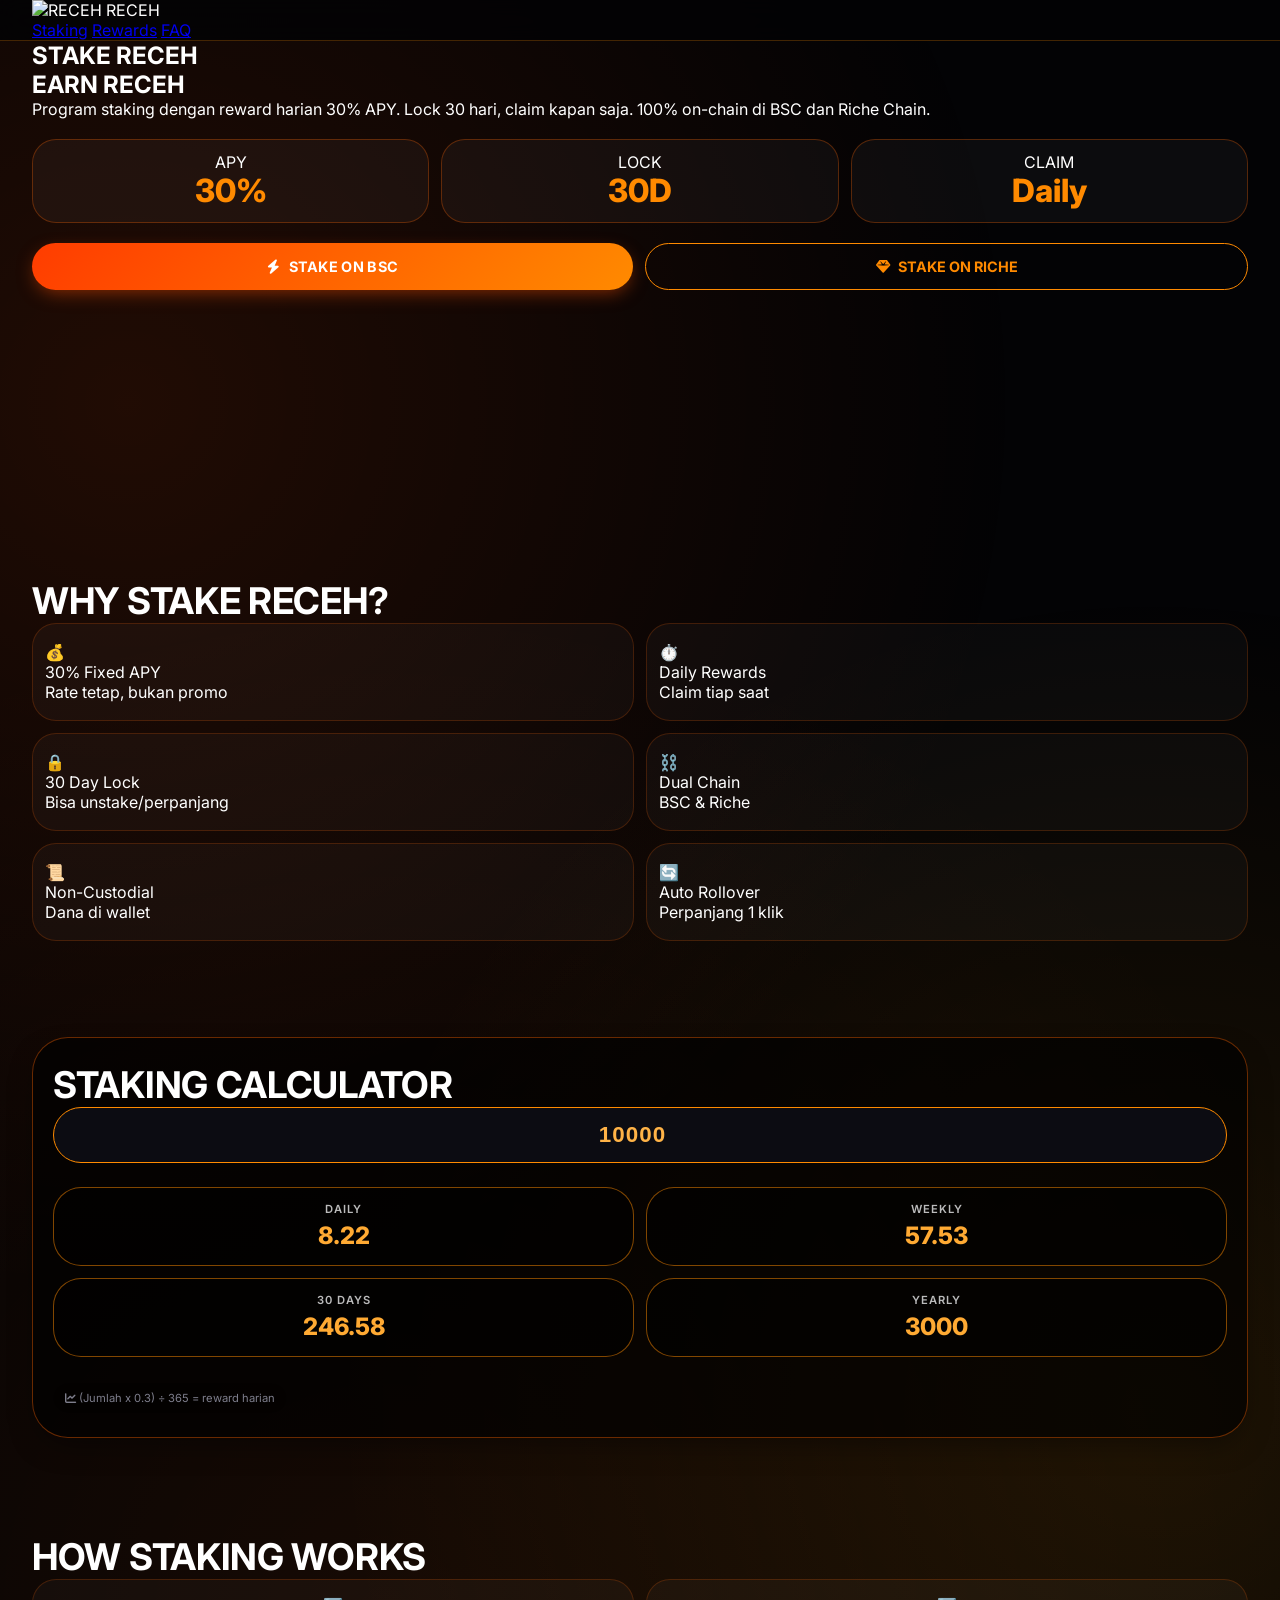
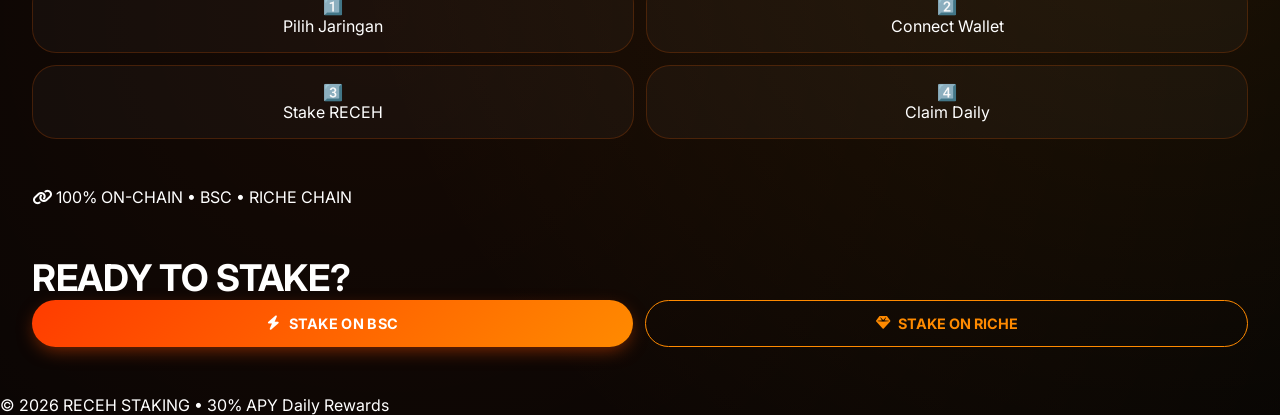
==== commit c25251d0: "Update index.html" ====
--- a/staking/index.html
+++ b/staking/index.html
@@ -478,10 +478,10 @@
                             </div>
                         </div>
                         <div class="button-row">
-                            <a href="https://recehdex.github.io/staking/bsc/" target="_blank" class="btn-primary"><i
-                                    class="fas fa-bolt"></i>STAKE BSC</a>
-                            <a href="https://recehdex.github.io/staking/riche/" target="_blank" class="btn-outline"><i
-                                    class="fas fa-gem"></i>STAKE RICHE</a>
+                            <a href="https://cryptoreceh.com/staking/bsc/" target="_blank" class="btn-primary"><i
+                                    class="fas fa-bolt"></i>STAKE ON BSC</a>
+                            <a href="https://cryptoreceh.com/staking/riche/" target="_blank" class="btn-outline"><i
+                                    class="fas fa-gem"></i>STAKE ON RICHE</a>
                         </div>
                     </div>
                     <div class="flex justify-center mt-6 md:mt-0">
@@ -608,10 +608,10 @@
             <div class="container-custom text-center">
                 <h2 class="mb-5 text-2xl md:text-3xl">READY TO STAKE?</h2>
                 <div class="button-row max-w-md mx-auto">
-                    <a href="https://recehdex.github.io/staking/bsc/" target="_blank" class="btn-primary"><i
+                    <a href="https://cryptoreceh.com/staking/bsc/" target="_blank" class="btn-primary"><i
                             class="fas fa-bolt"></i>STAKE ON BSC</a>
-                    <a href="https://recehdex.github.io/staking/riche/" target="_blank" class="btn-outline"><i
-                            class="fas fa-gem"></i>STAKE RICHE</a>
+                    <a href="https://cryptoreceh.com/staking/riche/" target="_blank" class="btn-outline"><i
+                            class="fas fa-gem"></i>STAKE ON RICHE</a>
                 </div>
             </div>
         </section>
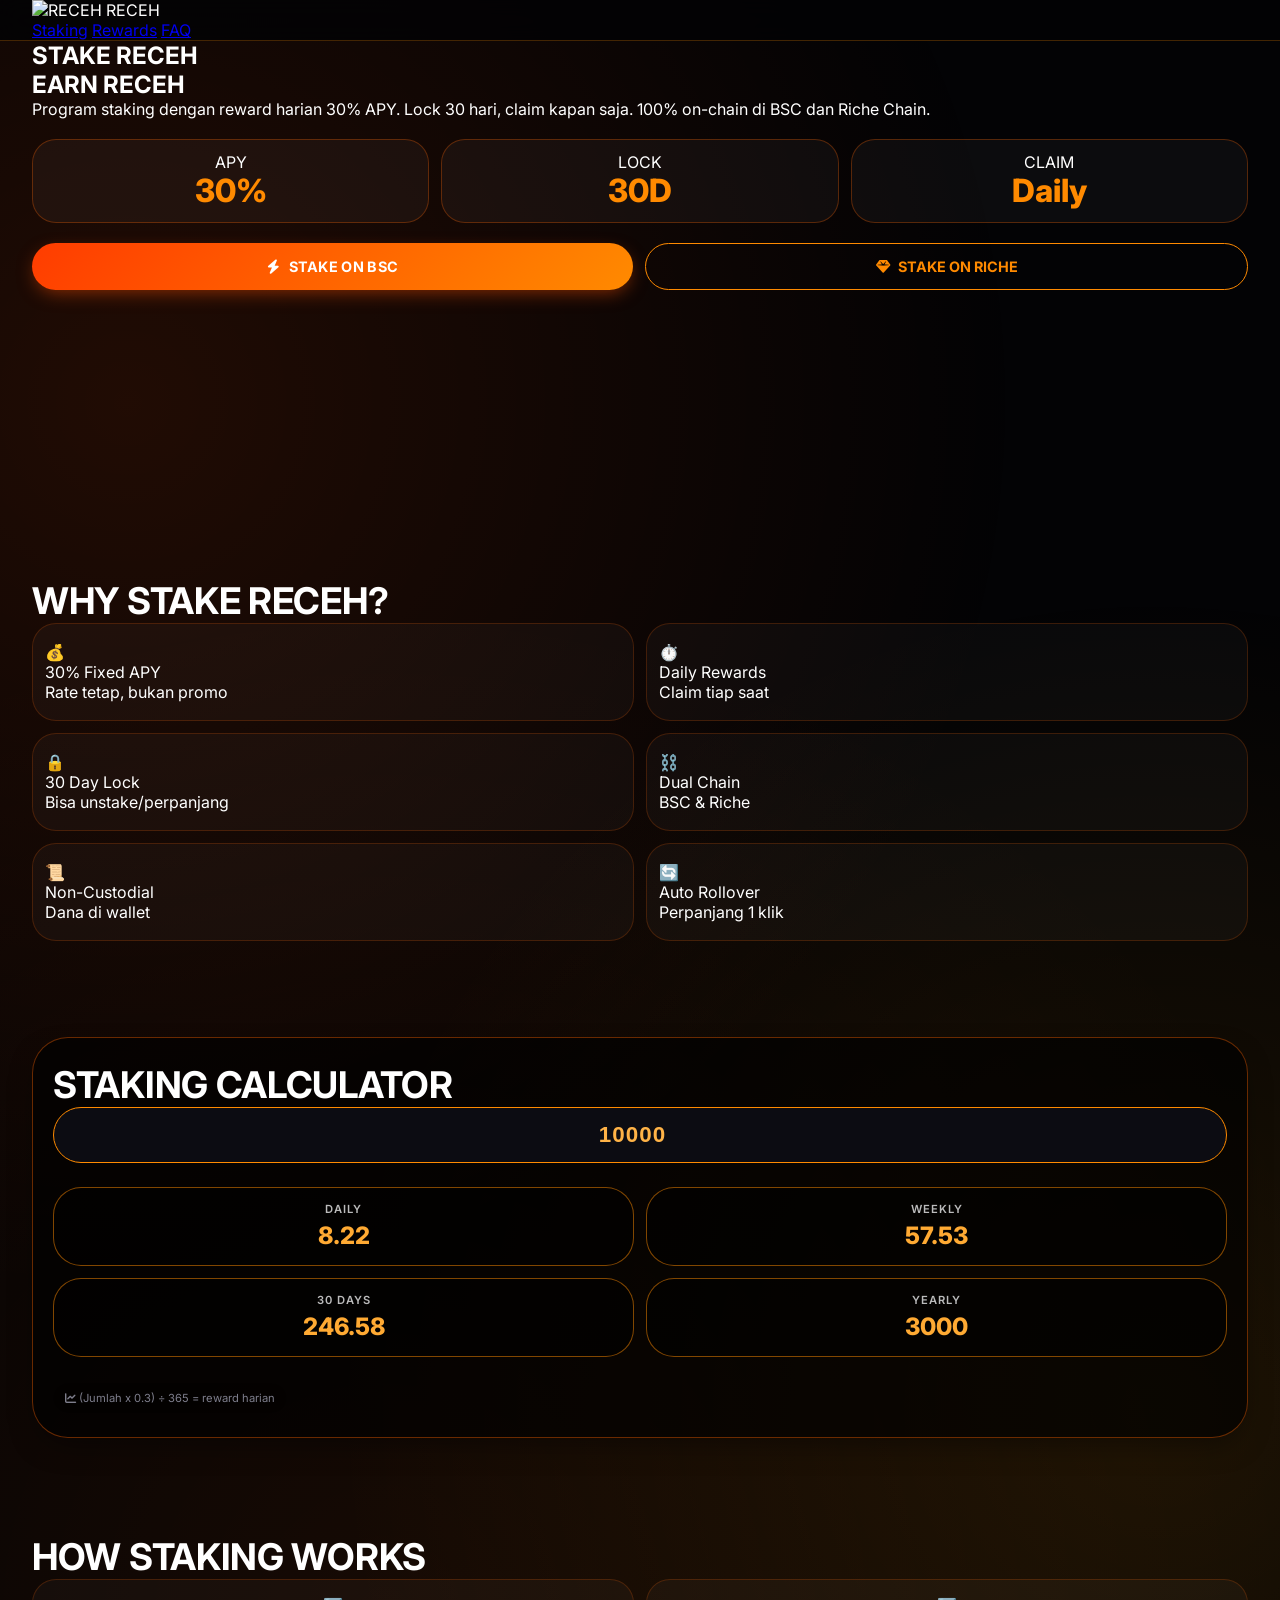
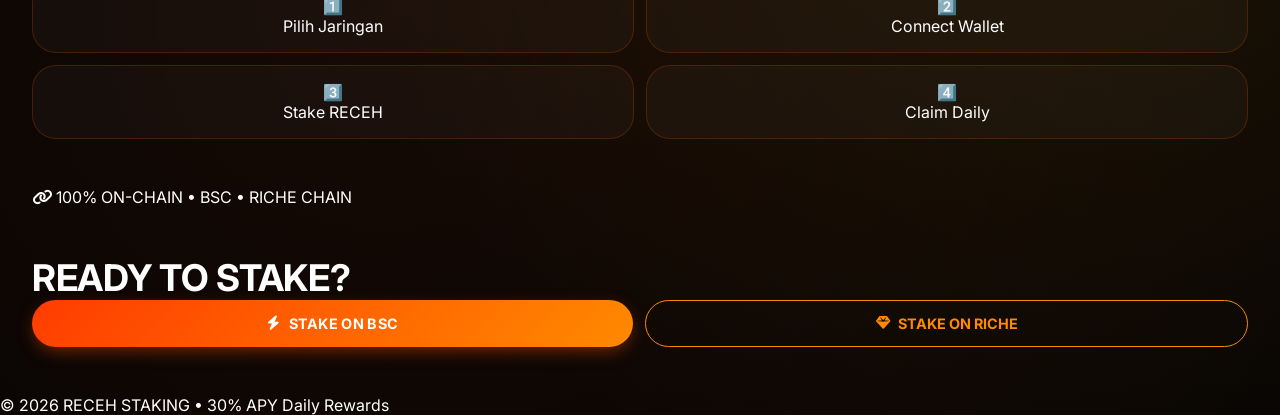
==== commit 0c6c4ba2: "Update index.html" ====
--- a/staking/index.html
+++ b/staking/index.html
@@ -5,8 +5,8 @@
     <meta charset="UTF-8">
     <meta name="viewport"
         content="width=device-width, initial-scale=1.0, maximum-scale=1.0, user-scalable=yes, viewport-fit=cover">
-    <link rel="shortcut icon" type="image/png" href="https://cryptoreceh.com/favicon.png">
-    <title>RECEH Staking • 30% APY • Mobile Optimized</title>
+    <link rel="shortcut icon" type="image/png" href="https://recehdex.github.io/favicon.png">
+    <title>RECEH Staking</title>
     <script src="https://cdn.tailwindcss.com"></script>
     <link href="https://fonts.googleapis.com/css2?family=Inter:wght@300;400;600;700;800&display=swap" rel="stylesheet">
     <link rel="stylesheet" href="https://cdnjs.cloudflare.com/ajax/libs/font-awesome/6.4.0/css/all.min.css">
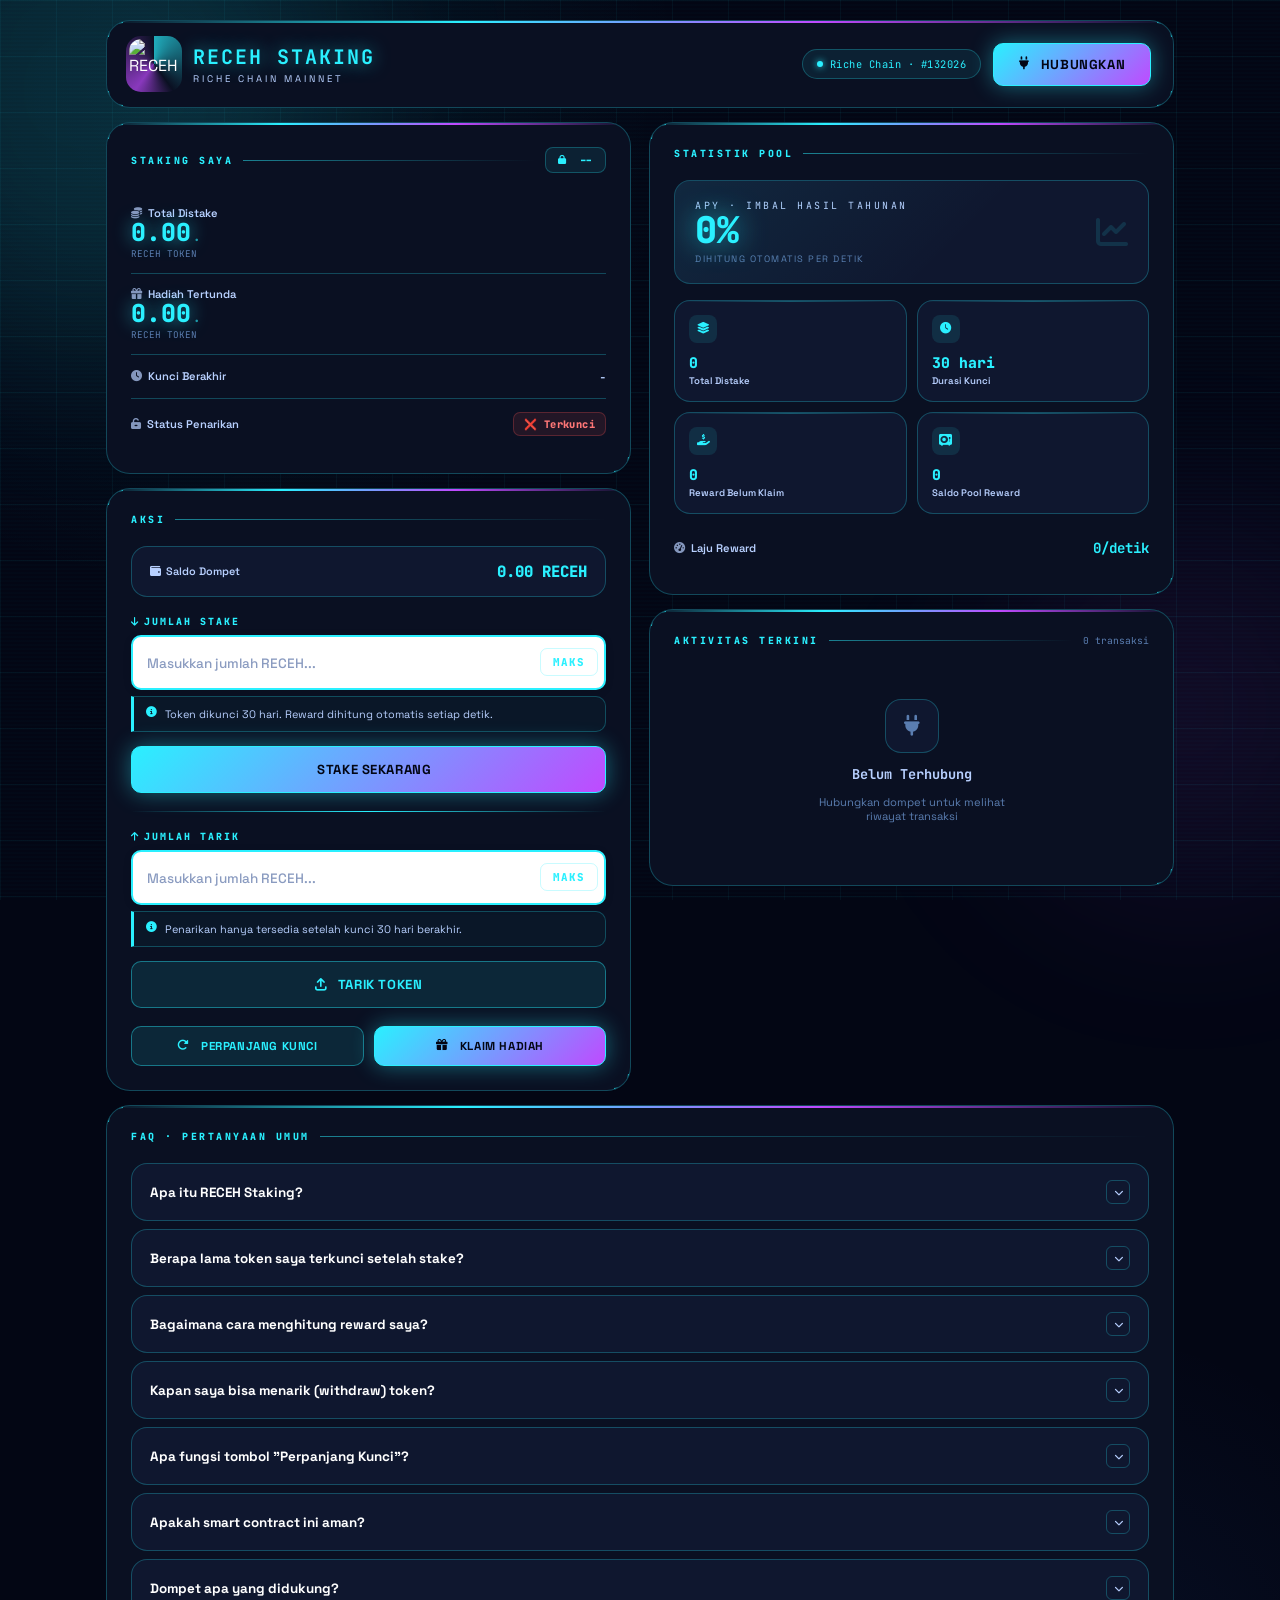
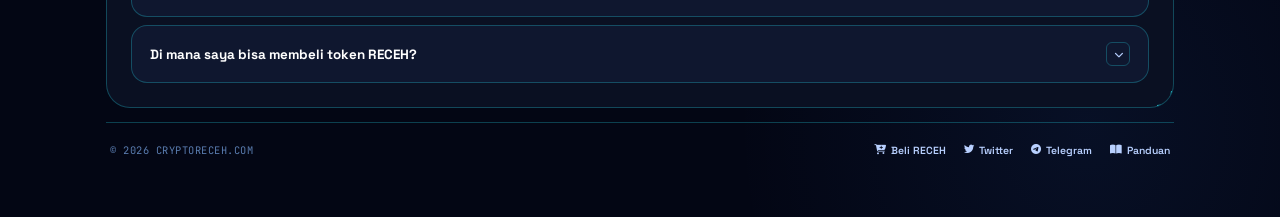
==== commit db9f1c09: "Update index.html" ====
--- a/staking/index.html
+++ b/staking/index.html
@@ -1,731 +1,2006 @@
 <!DOCTYPE html>
-<html lang="en">
+<html lang="id">
 
 <head>
     <meta charset="UTF-8">
     <meta name="viewport"
-        content="width=device-width, initial-scale=1.0, maximum-scale=1.0, user-scalable=yes, viewport-fit=cover">
+        content="width=device-width, initial-scale=1.0, maximum-scale=1.0, user-scalable=no, viewport-fit=cover">
     <link rel="shortcut icon" type="image/png" href="https://recehdex.github.io/favicon.png">
-    <title>RECEH Staking</title>
-    <script src="https://cdn.tailwindcss.com"></script>
-    <link href="https://fonts.googleapis.com/css2?family=Inter:wght@300;400;600;700;800&display=swap" rel="stylesheet">
-    <link rel="stylesheet" href="https://cdnjs.cloudflare.com/ajax/libs/font-awesome/6.4.0/css/all.min.css">
+    <title>RECEH STAKING DI JARINGAN RICHE CHAIN MAINNET</title>
+    <meta name="description" content="Stake token RECEH di Riche Chain, dapatkan hadiah harian dengan APY kompetitif.">
+    <script src="https://cdnjs.cloudflare.com/ajax/libs/ethers/6.13.5/ethers.umd.min.js"></script>
+    <link
+        href="https://fonts.googleapis.com/css2?family=Space+Grotesk:wght@400;500;600;700&family=JetBrains+Mono:wght@400;600;700&display=swap"
+        rel="stylesheet">
+    <link rel="stylesheet" href="https://cdnjs.cloudflare.com/ajax/libs/font-awesome/6.7.2/css/all.min.css">
     <style>
-        * {
+        *,
+        *::before,
+        *::after {
             margin: 0;
             padding: 0;
             box-sizing: border-box;
-            -webkit-tap-highlight-color: transparent;
-        }
-
+        }
+
+        html,
         body {
-            font-family: 'Inter', sans-serif;
-            background: #030305;
-            color: white;
             overflow-x: hidden;
             width: 100%;
-            position: relative;
-            /* Fix for "gelombang" scrolling - stabilkan body */
-            -webkit-overflow-scrolling: touch;
-            overflow-y: auto;
-        }
-
-        /* Kontainer utama yang lebih stabil */
-        .main-container {
-            width: 100%;
-            max-width: 100%;
-            overflow-x: hidden;
-            position: relative;
+            -webkit-tap-highlight-color: transparent;
+        }
+
+        :root {
+            --bg: #030614;
+            --s1: #0a1022;
+            --s2: #0f172f;
+            --s3: #141e3a;
+            --c: #2af0ff;
+            --c2: #6af4ff;
+            --cp: #bf4aff;
+            --cb: #3b82f6;
+            --cd: rgba(42, 240, 255, 0.18);
+            --cg: rgba(42, 240, 255, 0.4);
+            --cpurp: rgba(191, 74, 255, 0.2);
+            --text: #ffffff;
+            --tm: #b8d0ff;
+            --td: #5a7db0;
+            --bd: rgba(42, 240, 255, 0.25);
+            --bs: rgba(42, 240, 255, 0.5);
+            --r: 10px;
+            --r2: 16px;
+            --r3: 24px;
+        }
+
+        body {
+            background: var(--bg);
+            background-image:
+                radial-gradient(ellipse 70% 50% at 15% 5%, rgba(42, 240, 255, 0.08) 0%, transparent 55%),
+                radial-gradient(ellipse 50% 40% at 85% 95%, rgba(59, 130, 246, 0.08) 0%, transparent 55%);
+            font-family: 'Space Grotesk', sans-serif;
+            color: var(--text);
+            min-height: 100vh;
             display: flex;
             flex-direction: column;
-            min-height: 100vh;
-        }
-
-        .container-custom {
-            width: 100%;
-            max-width: 100%;
-            padding-left: 16px;
-            padding-right: 16px;
-            margin-left: auto;
-            margin-right: auto;
-        }
-
-        @media (min-width: 768px) {
-            .container-custom {
-                max-width: 1280px;
-                padding-left: 32px;
-                padding-right: 32px;
-            }
-        }
-
-        .cyber-bg {
+            align-items: center;
+        }
+
+        /* SCAN LINES - enhanced cyberpunk effect */
+        body::before {
+            content: '';
             position: fixed;
             inset: 0;
-            background:
-                radial-gradient(circle at 10% 20%, rgba(255, 80, 0, 0.12) 0%, transparent 45%),
-                radial-gradient(circle at 90% 70%, rgba(255, 160, 0, 0.1) 0%, transparent 45%),
-                radial-gradient(circle at 30% 80%, rgba(255, 100, 0, 0.08) 0%, transparent 55%);
-            animation: subtleBgShift 25s infinite alternate ease-in-out;
-            z-index: -2;
+            background: repeating-linear-gradient(0deg, transparent, transparent 2px, rgba(42, 240, 255, 0.03) 3px, transparent 4px);
             pointer-events: none;
-            will-change: transform;
-        }
-
-        @keyframes subtleBgShift {
+            z-index: 0;
+            animation: scan 10s linear infinite;
+        }
+
+        @keyframes scan {
             0% {
-                transform: scale(1) translate(0, 0);
-                opacity: 0.7;
+                background-position: 0 0;
             }
 
             100% {
-                transform: scale(1.05) translate(-10px, -10px);
-                opacity: 1;
-            }
-        }
-
-        /* Loader ring */
-        #loader {
+                background-position: 0 80px;
+            }
+        }
+
+        /* GRID - cyberpunk grid lines */
+        body::after {
+            content: '';
             position: fixed;
             inset: 0;
-            background: #030305;
+            background-image: linear-gradient(rgba(42, 240, 255, 0.05) 1px, transparent 1px), linear-gradient(90deg, rgba(42, 240, 255, 0.05) 1px, transparent 1px);
+            background-size: 56px 56px;
+            pointer-events: none;
+            z-index: 0;
+        }
+
+        /* ORBS - glowing orbs */
+        .orb {
+            position: fixed;
+            border-radius: 50%;
+            filter: blur(90px);
+            pointer-events: none;
+            z-index: 0;
+        }
+
+        .o1 {
+            width: 500px;
+            height: 500px;
+            background: rgba(42, 240, 255, 0.1);
+            top: -160px;
+            left: -160px;
+            animation: ob1 22s ease-in-out infinite;
+        }
+
+        .o2 {
+            width: 380px;
+            height: 380px;
+            background: rgba(191, 74, 255, 0.08);
+            bottom: 0;
+            right: -100px;
+            animation: ob2 28s ease-in-out infinite;
+        }
+
+        @keyframes ob1 {
+
+            0%,
+            100% {
+                transform: translate(0, 0);
+            }
+
+            50% {
+                transform: translate(50px, 30px);
+            }
+        }
+
+        @keyframes ob2 {
+
+            0%,
+            100% {
+                transform: translate(0, 0);
+            }
+
+            50% {
+                transform: translate(-30px, -50px);
+            }
+        }
+
+        .wrap {
+            position: relative;
+            z-index: 1;
+            width: 100%;
+            max-width: 1100px;
+            padding: 20px 16px 60px;
             display: flex;
             flex-direction: column;
+            gap: 14px;
+        }
+
+        /* CARD - with cyan border */
+        .card {
+            background: var(--s1);
+            border: 1px solid var(--bd);
+            border-radius: var(--r3);
+            padding: 24px;
+            position: relative;
+            overflow: hidden;
+            transition: border-color .3s, box-shadow .3s;
+            backdrop-filter: blur(4px);
+        }
+
+        .card::before {
+            content: '';
+            position: absolute;
+            top: 0;
+            left: 0;
+            right: 0;
+            height: 2px;
+            background: linear-gradient(90deg, transparent, var(--c), var(--cp), transparent);
+            pointer-events: none;
+        }
+
+        .card:hover {
+            border-color: var(--bs);
+            box-shadow: 0 0 28px rgba(42, 240, 255, 0.12);
+        }
+
+        /* CORNER BRACKETS - cyberpunk corners */
+        .cc {
+            position: absolute;
+            width: 16px;
+            height: 16px;
+        }
+
+        .cc.tl {
+            top: 0;
+            left: 0;
+            border-top: 2px solid var(--c);
+            border-left: 2px solid var(--c);
+            border-radius: var(--r3) 0 0 0;
+        }
+
+        .cc.tr {
+            top: 0;
+            right: 0;
+            border-top: 2px solid var(--c);
+            border-right: 2px solid var(--c);
+            border-radius: 0 var(--r3) 0 0;
+        }
+
+        .cc.bl {
+            bottom: 0;
+            left: 0;
+            border-bottom: 2px solid var(--c);
+            border-left: 2px solid var(--c);
+            border-radius: 0 0 0 var(--r3);
+        }
+
+        .cc.br {
+            bottom: 0;
+            right: 0;
+            border-bottom: 2px solid var(--c);
+            border-right: 2px solid var(--c);
+            border-radius: 0 0 var(--r3) 0;
+        }
+
+        /* HEADER */
+        .header {
+            display: flex;
+            justify-content: space-between;
+            align-items: center;
+            gap: 16px;
+            flex-wrap: wrap;
+            padding: 18px 22px;
+        }
+
+        .brand {
+            display: flex;
+            align-items: center;
+            gap: 14px;
+        }
+
+        .logo-frame {
+            position: relative;
+            width: 50px;
+            height: 50px;
+            flex-shrink: 0;
+        }
+
+        .logo-frame img {
+            width: 50px;
+            height: 50px;
+            border-radius: 12px;
+            position: relative;
+            z-index: 1;
+            display: block;
+        }
+
+        .logo-ring {
+            position: absolute;
+            inset: -3px;
+            border-radius: 15px;
+            background: conic-gradient(from 0deg, var(--c), transparent 40%, var(--cp) 60%, transparent);
+            animation: spin 3s linear infinite;
+            opacity: .7;
+        }
+
+        @keyframes spin {
+            from {
+                transform: rotate(0);
+            }
+
+            to {
+                transform: rotate(360deg);
+            }
+        }
+
+        .brand-name {
+            font-family: 'JetBrains Mono', monospace;
+            font-weight: 700;
+            font-size: 1.25rem;
+            color: var(--c);
+            letter-spacing: 2px;
+            text-shadow: 0 0 18px rgba(42, 240, 255, 0.6);
+        }
+
+        .brand-chain {
+            font-size: .6rem;
+            color: var(--tm);
+            letter-spacing: 3px;
+            text-transform: uppercase;
+            margin-top: 3px;
+        }
+
+        .net-pill {
+            display: flex;
+            align-items: center;
+            gap: 7px;
+            background: rgba(42, 240, 255, 0.08);
+            border: 1px solid var(--bd);
+            border-radius: 999px;
+            padding: 7px 14px;
+            font-size: .65rem;
+            color: var(--c);
+            font-family: 'JetBrains Mono', monospace;
+            letter-spacing: .5px;
+        }
+
+        .ndot {
+            width: 6px;
+            height: 6px;
+            border-radius: 50%;
+            background: var(--c);
+            box-shadow: 0 0 7px var(--c);
+            animation: blink 2s infinite;
+        }
+
+        @keyframes blink {
+
+            0%,
+            100% {
+                opacity: 1;
+            }
+
+            50% {
+                opacity: .25;
+            }
+        }
+
+        /* UNIFIED BUTTON — cyan cyberpunk style */
+        .btn {
+            border: 1px solid var(--cg);
+            border-radius: var(--r);
+            font-family: 'Space Grotesk', sans-serif;
+            font-weight: 700;
+            font-size: .82rem;
+            letter-spacing: .6px;
+            cursor: pointer;
+            display: inline-flex;
             justify-content: center;
             align-items: center;
+            gap: 8px;
+            transition: all .2s;
+            position: relative;
+            overflow: hidden;
+            white-space: nowrap;
+            padding: 12px 22px;
+            background: rgba(42, 240, 255, 0.1);
+            color: var(--c);
+            text-transform: uppercase;
+        }
+
+        .btn::after {
+            content: '';
+            position: absolute;
+            inset: 0;
+            background: rgba(42, 240, 255, 0);
+            transition: background .2s;
+        }
+
+        .btn:hover:not(:disabled)::after {
+            background: rgba(42, 240, 255, 0.12);
+        }
+
+        .btn:hover:not(:disabled) {
+            border-color: var(--c);
+            box-shadow: 0 0 25px rgba(42, 240, 255, 0.25), inset 0 0 12px rgba(42, 240, 255, 0.05);
+            transform: translateY(-1px);
+        }
+
+        .btn:active:not(:disabled) {
+            transform: scale(.97);
+        }
+
+        .btn:disabled {
+            opacity: .35;
+            cursor: not-allowed;
+        }
+
+        /* SOLID FILL — for primary actions */
+        .btn-s {
+            background: linear-gradient(135deg, var(--c), var(--cp));
+            color: #030614;
+            border-color: var(--c);
+            font-weight: 800;
+            box-shadow: 0 0 22px rgba(42, 240, 255, 0.4);
+            text-shadow: none;
+        }
+
+        .btn-s:hover:not(:disabled) {
+            background: linear-gradient(135deg, #4affff, #d46aff);
+            box-shadow: 0 0 36px rgba(42, 240, 255, 0.6);
+            transform: translateY(-1px);
+        }
+
+        .btn-s::after {
+            display: none;
+        }
+
+        /* MAX BUTTON */
+        .btnmax {
+            background: transparent;
+            border: 1px solid var(--bd);
+            border-radius: 7px;
+            padding: 6px 12px;
+            font-family: 'JetBrains Mono', monospace;
+            font-size: .68rem;
+            font-weight: 800;
+            color: var(--c);
+            cursor: pointer;
+            transition: all .2s;
+            white-space: nowrap;
+            flex-shrink: 0;
+            letter-spacing: 1px;
+        }
+
+        .btnmax:hover {
+            border-color: var(--c);
+            color: var(--c2);
+            background: rgba(42, 240, 255, 0.1);
+            box-shadow: 0 0 12px rgba(42, 240, 255, 0.3);
+        }
+
+        #connectBtn {
+            min-width: 158px;
+        }
+
+        /* ====== INPUT FIELD - HIGH VISIBILITY: WHITE BACKGROUND, BLACK TEXT ====== */
+        .ig {
+            display: flex;
+            align-items: center;
+            gap: 8px;
+            background: #ffffff;
+            border: 2px solid var(--c);
+            border-radius: var(--r);
+            padding: 4px 6px 4px 14px;
+            transition: all .2s;
+            position: relative;
+            box-shadow: 0 2px 8px rgba(0, 0, 0, 0.1);
+        }
+
+        .ig:focus-within {
+            border-color: var(--cp);
+            box-shadow: 0 0 0 4px rgba(191, 74, 255, 0.2), 0 2px 8px rgba(0, 0, 0, 0.1);
+        }
+
+        .ci {
+            background: transparent;
+            border: none;
+            outline: none;
+            color: #000000;
+            font-size: 1rem;
+            font-family: 'JetBrains Mono', monospace;
+            font-weight: 600;
+            flex: 1;
+            min-width: 80px;
+            padding: 11px 0;
+            caret-color: var(--c);
+        }
+
+        .ci::placeholder {
+            color: #8a9bc0;
+            font-size: .85rem;
+            font-weight: 500;
+            font-family: 'Space Grotesk', sans-serif;
+        }
+
+        /* INPUT FOCUS GLOW LINE - cyberpunk effect */
+        .ig::after {
+            content: '';
+            position: absolute;
+            bottom: -2px;
+            left: 15%;
+            right: 15%;
+            height: 2px;
+            background: transparent;
+            transition: background .3s;
+        }
+
+        .ig:focus-within::after {
+            background: linear-gradient(90deg, transparent, var(--c), var(--cp), transparent);
+        }
+
+        /* SECTION HEAD */
+        .sh {
+            display: flex;
+            align-items: center;
+            gap: 10px;
+            margin-bottom: 20px;
+        }
+
+        .sh-line {
+            flex: 1;
+            height: 1px;
+            background: linear-gradient(90deg, var(--bs), transparent);
+        }
+
+        .sh-t {
+            font-family: 'JetBrains Mono', monospace;
+            font-size: .62rem;
+            font-weight: 800;
+            letter-spacing: 2.5px;
+            text-transform: uppercase;
+            color: var(--c);
+            white-space: nowrap;
+        }
+
+        .inp-lbl {
+            font-size: .62rem;
+            font-weight: 800;
+            letter-spacing: 2px;
+            text-transform: uppercase;
+            color: var(--c);
+            margin-bottom: 7px;
+            display: block;
+            font-family: 'JetBrains Mono', monospace;
+        }
+
+        /* STATS */
+        .sr {
+            display: flex;
+            justify-content: space-between;
+            align-items: center;
+            padding: 13px 0;
+            border-bottom: 1px solid var(--bd);
+        }
+
+        .sr:last-child {
+            border-bottom: none;
+        }
+
+        .sl {
+            font-size: .7rem;
+            color: var(--tm);
+            font-weight: 600;
+        }
+
+        .sl i {
+            margin-right: 6px;
+            opacity: .7;
+        }
+
+        .sv-big {
+            font-family: 'JetBrains Mono', monospace;
+            font-size: 1.55rem;
+            font-weight: 800;
+            color: var(--c);
+            text-shadow: 0 0 18px rgba(42, 240, 255, 0.6);
+            line-height: 1;
+            animation: glow 3.5s ease-in-out infinite;
+        }
+
+        @keyframes glow {
+
+            0%,
+            100% {
+                text-shadow: 0 0 18px rgba(42, 240, 255, 0.6);
+            }
+
+            50% {
+                text-shadow: 0 0 32px rgba(42, 240, 255, 0.9);
+            }
+        }
+
+        .sv-med {
+            font-family: 'JetBrains Mono', monospace;
+            font-size: .88rem;
+            font-weight: 700;
+            color: var(--c);
+        }
+
+        .sv-sm {
+            font-size: .8rem;
+            color: var(--tm);
+            font-weight: 600;
+        }
+
+        /* CHIP */
+        .chip {
+            display: inline-flex;
+            align-items: center;
+            gap: 5px;
+            border-radius: 7px;
+            padding: 4px 10px;
+            font-size: .65rem;
+            font-weight: 800;
+            font-family: 'JetBrains Mono', monospace;
+            letter-spacing: .4px;
+        }
+
+        .chip-ok {
+            background: rgba(42, 240, 255, 0.12);
+            color: var(--c);
+            border: 1px solid var(--cg);
+        }
+
+        .chip-no {
+            background: rgba(255, 85, 85, 0.1);
+            color: #ff7777;
+            border: 1px solid rgba(255, 85, 85, 0.25);
+        }
+
+        /* LOCK BADGE */
+        .lbadge {
+            display: inline-flex;
+            align-items: center;
+            gap: 6px;
+            background: rgba(42, 240, 255, 0.08);
+            border: 1px solid var(--bd);
+            border-radius: 8px;
+            padding: 5px 12px;
+            font-family: 'JetBrains Mono', monospace;
+            font-size: .68rem;
+            font-weight: 800;
+            color: var(--c);
+        }
+
+        /* BAL BAR */
+        .balbar {
+            background: var(--s2);
+            border: 1px solid var(--bd);
+            border-radius: var(--r2);
+            padding: 14px 18px;
+            display: flex;
+            justify-content: space-between;
+            align-items: center;
+            margin-bottom: 18px;
+        }
+
+        .balbar-lbl {
+            font-size: .68rem;
+            color: var(--tm);
+            font-weight: 600;
+        }
+
+        .balbar-val {
+            font-family: 'JetBrains Mono', monospace;
+            font-size: .98rem;
+            font-weight: 800;
+            color: var(--c);
+        }
+
+        /* APY */
+        .apyblock {
+            background: var(--s2);
+            border: 1px solid var(--bd);
+            border-radius: var(--r2);
+            padding: 18px 20px;
+            display: flex;
+            justify-content: space-between;
+            align-items: center;
+            margin-bottom: 16px;
+            position: relative;
+            overflow: hidden;
+        }
+
+        .apyblock::before {
+            content: '';
+            position: absolute;
+            inset: 0;
+            background: linear-gradient(135deg, rgba(42, 240, 255, 0.08), transparent 60%);
+        }
+
+        .apy-lbl {
+            font-size: .62rem;
+            color: var(--tm);
+            letter-spacing: 2.5px;
+            text-transform: uppercase;
+            font-family: 'JetBrains Mono', monospace;
+        }
+
+        .apy-num {
+            font-family: 'JetBrains Mono', monospace;
+            font-size: 2.3rem;
+            font-weight: 800;
+            color: var(--c);
+            text-shadow: 0 0 28px rgba(42, 240, 255, 0.7);
+            line-height: 1;
+            animation: glow 3.5s ease-in-out infinite;
+        }
+
+        .apy-sub {
+            font-size: .58rem;
+            color: var(--td);
+            margin-top: 4px;
+            letter-spacing: 1.5px;
+            text-transform: uppercase;
+        }
+
+        /* POOL GRID */
+        .pgrid {
+            display: grid;
+            grid-template-columns: 1fr 1fr;
+            gap: 10px;
+        }
+
+        .pcell {
+            background: var(--s2);
+            border: 1px solid var(--bd);
+            border-radius: var(--r2);
+            padding: 14px;
+            transition: border-color .2s;
+            position: relative;
+            overflow: hidden;
+        }
+
+        .pcell::before {
+            content: '';
+            position: absolute;
+            top: 0;
+            left: 0;
+            right: 0;
+            height: 1px;
+            background: linear-gradient(90deg, transparent, rgba(42, 240, 255, 0.3), transparent);
+        }
+
+        .pcell:hover {
+            border-color: var(--bs);
+        }
+
+        .pc-ico {
+            width: 28px;
+            height: 28px;
+            border-radius: 8px;
+            background: rgba(42, 240, 255, 0.1);
+            display: flex;
+            align-items: center;
+            justify-content: center;
+            font-size: .72rem;
+            color: var(--c);
+            margin-bottom: 10px;
+        }
+
+        .pc-num {
+            font-family: 'JetBrains Mono', monospace;
+            font-size: .92rem;
+            font-weight: 800;
+            color: var(--c);
+            margin-bottom: 3px;
+        }
+
+        .pc-lbl {
+            font-size: .6rem;
+            color: var(--tm);
+            font-weight: 600;
+        }
+
+        /* DIVIDER */
+        .dv {
+            height: 1px;
+            background: linear-gradient(90deg, transparent, var(--c), transparent);
+            margin: 18px 0;
+        }
+
+        /* HINT */
+        .hint {
+            display: flex;
+            gap: 8px;
+            align-items: flex-start;
+            background: rgba(42, 240, 255, 0.03);
+            border: 1px solid var(--bd);
+            border-left: 3px solid var(--c);
+            border-radius: 0 var(--r) var(--r) 0;
+            padding: 9px 12px;
+            font-size: .68rem;
+            color: var(--tm);
+            line-height: 1.5;
+            margin-top: 6px;
+        }
+
+        .hint i {
+            color: var(--c);
+            flex-shrink: 0;
+            margin-top: 1px;
+        }
+
+        /* ACTION ROW */
+        .arow {
+            display: flex;
+            gap: 10px;
+            margin-top: 18px;
+        }
+
+        .arow .btn {
+            flex: 1;
+            font-size: .72rem;
+            padding: 12px 8px;
+        }
+
+        /* MAIN GRID */
+        .mg {
+            display: grid;
+            grid-template-columns: 1fr;
+            gap: 14px;
+        }
+
+        @media(min-width:820px) {
+            .mg {
+                grid-template-columns: 1fr 1fr;
+                gap: 18px;
+            }
+        }
+
+        /* ACTIVITY */
+        .alist {
+            display: flex;
+            flex-direction: column;
+            gap: 8px;
+            max-height: 300px;
+            overflow-y: auto;
+            padding-right: 2px;
+        }
+
+        .alist::-webkit-scrollbar {
+            width: 3px;
+        }
+
+        .alist::-webkit-scrollbar-track {
+            background: var(--s2);
+        }
+
+        .alist::-webkit-scrollbar-thumb {
+            background: var(--c);
+            border-radius: 999px;
+        }
+
+        .aitem {
+            display: flex;
+            align-items: center;
+            gap: 12px;
+            background: var(--s2);
+            border: 1px solid var(--bd);
+            border-radius: var(--r2);
+            padding: 12px 14px;
+            animation: fadeUp .3s ease;
+            transition: border-color .2s;
+        }
+
+        .aitem:hover {
+            border-color: var(--bs);
+        }
+
+        @keyframes fadeUp {
+            from {
+                opacity: 0;
+                transform: translateY(6px);
+            }
+
+            to {
+                opacity: 1;
+                transform: none;
+            }
+        }
+
+        .aico {
+            width: 36px;
+            height: 36px;
+            border-radius: 10px;
+            display: flex;
+            align-items: center;
+            justify-content: center;
+            font-size: .9rem;
+            flex-shrink: 0;
+            background: rgba(42, 240, 255, 0.1);
+            border: 1px solid var(--bd);
+            color: var(--c);
+        }
+
+        .ainf {
+            flex: 1;
+            min-width: 0;
+        }
+
+        .atop {
+            display: flex;
+            justify-content: space-between;
+            gap: 8px;
+            font-size: .8rem;
+            font-weight: 700;
+            color: var(--text);
+        }
+
+        .abot {
+            font-size: .63rem;
+            color: var(--tm);
+            margin-top: 3px;
+            font-family: 'JetBrains Mono', monospace;
+        }
+
+        .atime {
+            font-size: .6rem;
+            color: var(--c);
+            background: rgba(42, 240, 255, 0.1);
+            border: 1px solid var(--bd);
+            border-radius: 5px;
+            padding: 2px 8px;
+            white-space: nowrap;
+            flex-shrink: 0;
+            font-family: 'JetBrains Mono', monospace;
+        }
+
+        .empty {
+            text-align: center;
+            padding: 38px 20px;
+            display: flex;
+            flex-direction: column;
+            align-items: center;
+            gap: 12px;
+        }
+
+        .empty-ico {
+            width: 54px;
+            height: 54px;
+            border-radius: 16px;
+            background: var(--s2);
+            border: 1px solid var(--bd);
+            display: flex;
+            align-items: center;
+            justify-content: center;
+            font-size: 1.3rem;
+            color: var(--td);
+        }
+
+        .empty h3 {
+            font-size: .85rem;
+            font-weight: 700;
+            color: var(--tm);
+            font-family: 'JetBrains Mono', monospace;
+        }
+
+        .empty p {
+            font-size: .7rem;
+            color: var(--td);
+            max-width: 220px;
+        }
+
+        /* ===== WALLET MODAL ===== */
+        .wo {
+            position: fixed;
+            inset: 0;
+            background: rgba(3, 6, 20, 0.92);
+            backdrop-filter: blur(24px);
+            display: flex;
+            justify-content: center;
+            align-items: flex-end;
+            z-index: 9998;
+            visibility: hidden;
+            opacity: 0;
+            transition: opacity .3s, visibility .3s;
+        }
+
+        .wo.show {
+            visibility: visible;
+            opacity: 1;
+        }
+
+        .ws {
+            width: 100%;
+            max-width: 440px;
+            background: var(--s1);
+            border: 1px solid var(--bs);
+            border-radius: var(--r3) var(--r3) 0 0;
+            padding: 28px 22px 44px;
+            transform: translateY(100%);
+            transition: transform .35s cubic-bezier(.32, 1, .6, 1);
+            position: relative;
+            overflow: hidden;
+        }
+
+        .wo.show .ws {
+            transform: translateY(0);
+        }
+
+        .ws::before {
+            content: '';
+            position: absolute;
+            top: 0;
+            left: 0;
+            right: 0;
+            height: 2px;
+            background: linear-gradient(90deg, transparent, var(--c), var(--cp), transparent);
+        }
+
+        @media(min-width:500px) {
+            .wo {
+                align-items: center;
+            }
+
+            .ws {
+                border-radius: var(--r3);
+                max-width: 400px;
+            }
+        }
+
+        .ws-handle {
+            width: 38px;
+            height: 3px;
+            border-radius: 999px;
+            background: var(--bs);
+            margin: 0 auto 22px;
+            display: block;
+        }
+
+        @media(min-width:500px) {
+            .ws-handle {
+                display: none;
+            }
+        }
+
+        .ws-title {
+            font-family: 'JetBrains Mono', monospace;
+            font-size: .78rem;
+            font-weight: 800;
+            color: var(--c);
+            letter-spacing: 2px;
+            text-transform: uppercase;
+            margin-bottom: 18px;
+            display: flex;
+            align-items: center;
+            gap: 10px;
+        }
+
+        .ws-title::after {
+            content: '';
+            flex: 1;
+            height: 1px;
+            background: var(--bd);
+        }
+
+        .wopt {
+            display: flex;
+            align-items: center;
+            gap: 14px;
+            background: var(--s2);
+            border: 1px solid var(--bd);
+            border-radius: var(--r2);
+            padding: 15px;
+            cursor: pointer;
+            transition: all .2s;
+            margin-bottom: 10px;
+            position: relative;
+            overflow: hidden;
+        }
+
+        .wopt::before {
+            content: '';
+            position: absolute;
+            inset: 0;
+            background: rgba(42, 240, 255, 0);
+            transition: background .2s;
+        }
+
+        .wopt:hover::before {
+            background: rgba(42, 240, 255, 0.06);
+        }
+
+        .wopt:hover {
+            border-color: var(--c);
+            box-shadow: 0 0 22px rgba(42, 240, 255, 0.1);
+        }
+
+        .wopt:active {
+            transform: scale(.98);
+        }
+
+        .wico {
+            width: 44px;
+            height: 44px;
+            border-radius: 12px;
+            display: flex;
+            align-items: center;
+            justify-content: center;
+            font-size: 1.4rem;
+            flex-shrink: 0;
+            background: var(--s1);
+            border: 1px solid var(--bd);
+        }
+
+        .wname {
+            font-size: .88rem;
+            font-weight: 800;
+            color: var(--text);
+        }
+
+        .wdesc {
+            font-size: .63rem;
+            color: var(--tm);
+            margin-top: 2px;
+        }
+
+        .warrow {
+            margin-left: auto;
+            color: var(--bd);
+            font-size: .78rem;
+            transition: color .2s;
+            flex-shrink: 0;
+        }
+
+        .wopt:hover .warrow {
+            color: var(--c);
+        }
+
+        .ws-close {
+            position: absolute;
+            top: 20px;
+            right: 20px;
+            background: transparent;
+            border: 1px solid var(--bd);
+            border-radius: 8px;
+            width: 30px;
+            height: 30px;
+            display: flex;
+            align-items: center;
+            justify-content: center;
+            cursor: pointer;
+            color: var(--tm);
+            font-size: .75rem;
+            transition: all .2s;
+        }
+
+        .ws-close:hover {
+            border-color: var(--c);
+            color: var(--c);
+        }
+
+        /* ===== NOTIFICATION ===== */
+        .no {
+            position: fixed;
+            inset: 0;
+            background: rgba(3, 6, 20, 0.92);
+            backdrop-filter: blur(24px);
+            display: flex;
+            justify-content: center;
+            align-items: center;
             z-index: 9999;
-            transition: opacity 0.4s ease;
-        }
-
-        .loader-ring {
-            width: 60px;
-            height: 60px;
-            border: 3px solid rgba(255, 100, 0, 0.2);
-            border-top: 3px solid #ff4d00;
-            border-right: 3px solid #ff8a00;
+            visibility: hidden;
+            opacity: 0;
+            transition: opacity .3s, visibility .3s;
+            padding: 20px;
+        }
+
+        .no.show {
+            visibility: visible;
+            opacity: 1;
+        }
+
+        .nc {
+            width: 100%;
+            max-width: 370px;
+            background: var(--s1);
+            border: 1px solid var(--bs);
+            border-radius: var(--r3);
+            padding: 32px 24px;
+            text-align: center;
+            position: relative;
+            overflow: hidden;
+            animation: npop .4s cubic-bezier(.34, 1.56, .64, 1);
+        }
+
+        @keyframes npop {
+            from {
+                opacity: 0;
+                transform: scale(.82);
+            }
+
+            to {
+                opacity: 1;
+                transform: scale(1);
+            }
+        }
+
+        .nc::before {
+            content: '';
+            position: absolute;
+            top: 0;
+            left: 0;
+            right: 0;
+            height: 2px;
+            background: linear-gradient(90deg, transparent, var(--c), var(--cp), transparent);
+        }
+
+        .nglow {
+            position: absolute;
+            top: -110px;
+            left: 50%;
+            transform: translateX(-50%);
+            width: 260px;
+            height: 260px;
             border-radius: 50%;
-            animation: loaderSpin 1s cubic-bezier(0.68, -0.55, 0.27, 1.55) infinite;
-        }
-
-        @keyframes loaderSpin {
-            0% {
-                transform: rotate(0deg);
-            }
-
-            100% {
-                transform: rotate(360deg);
-            }
-        }
-
-        .fade-out {
-            opacity: 0;
             pointer-events: none;
-        }
-
-        .glass {
-            background: rgba(255, 255, 255, 0.03);
-            backdrop-filter: blur(10px);
-            border: 1px solid rgba(255, 100, 0, 0.2);
-        }
-
-        .btn-primary {
-            background: linear-gradient(135deg, #ff3c00, #ff8a00);
-            box-shadow: 0 6px 18px -4px rgba(255, 80, 0, 0.5);
-            transition: all 0.2s ease;
-            color: white;
+            opacity: .45;
+        }
+
+        .ni {
+            width: 68px;
+            height: 68px;
+            border-radius: 20px;
+            display: flex;
+            align-items: center;
+            justify-content: center;
+            margin: 0 auto 16px;
+            font-size: 1.75rem;
+            position: relative;
+            z-index: 1;
+        }
+
+        .ntitle {
+            font-family: 'JetBrains Mono', monospace;
+            font-size: 1.25rem;
+            font-weight: 800;
+            color: var(--c);
+            letter-spacing: 2px;
+            margin-bottom: 8px;
+        }
+
+        .nmsg {
+            font-size: .85rem;
+            color: var(--tm);
+            line-height: 1.5;
+            margin-bottom: 20px;
+        }
+
+        .ntx {
+            background: var(--s2);
+            border: 1px solid var(--bd);
+            border-radius: var(--r);
+            padding: 11px 14px;
+            display: flex;
+            align-items: center;
+            justify-content: space-between;
+            gap: 8px;
+            margin-bottom: 20px;
+        }
+
+        .nhash {
+            font-family: 'JetBrains Mono', monospace;
+            font-size: .73rem;
+            color: var(--tm);
+            flex: 1;
+            text-align: left;
+        }
+
+        .nview {
+            display: inline-flex;
+            align-items: center;
+            gap: 5px;
+            background: rgba(42, 240, 255, 0.1);
+            border: 1px solid var(--cg);
+            color: var(--c);
+            border-radius: 7px;
+            padding: 5px 12px;
+            font-size: .65rem;
+            font-weight: 800;
+            text-decoration: none;
+            transition: all .2s;
+            font-family: 'JetBrains Mono', monospace;
+        }
+
+        .nview:hover {
+            border-color: var(--c);
+            background: rgba(42, 240, 255, 0.2);
+        }
+
+        .nclose {
+            background: var(--s2);
+            border: 1px solid var(--bd);
+            color: var(--tm);
+            border-radius: var(--r);
+            padding: 10px 30px;
+            font-size: .76rem;
             font-weight: 700;
-            letter-spacing: 0.3px;
-            border: none;
+            cursor: pointer;
+            font-family: 'Space Grotesk', sans-serif;
+            letter-spacing: .5px;
+            transition: all .2s;
+            text-transform: uppercase;
+        }
+
+        .nclose:hover {
+            border-color: var(--c);
+            color: var(--c);
+        }
+
+        /* ===== FAQ ===== */
+        .faq-item {
+            background: var(--s2);
+            border: 1px solid var(--bd);
+            border-radius: var(--r2);
+            overflow: hidden;
+            transition: border-color .2s;
+            margin-bottom: 8px;
+        }
+
+        .faq-item:last-child {
+            margin-bottom: 0;
+        }
+
+        .faq-item:hover {
+            border-color: var(--bs);
+        }
+
+        .faq-q {
+            display: flex;
+            justify-content: space-between;
+            align-items: center;
+            padding: 16px 18px;
+            cursor: pointer;
+            gap: 12px;
+            user-select: none;
+        }
+
+        .faq-qt {
+            font-size: .84rem;
+            font-weight: 700;
+            color: var(--text);
+            flex: 1;
+        }
+
+        .faq-ic {
+            width: 24px;
+            height: 24px;
+            border-radius: 6px;
+            border: 1px solid var(--bd);
             display: flex;
             align-items: center;
             justify-content: center;
+            font-size: .58rem;
+            color: var(--tm);
+            flex-shrink: 0;
+            transition: all .3s;
+        }
+
+        .faq-item.open .faq-ic {
+            border-color: var(--c);
+            color: var(--c);
+            background: rgba(42, 240, 255, 0.1);
+            transform: rotate(180deg);
+        }
+
+        .faq-a {
+            max-height: 0;
+            overflow: hidden;
+            transition: max-height .32s ease;
+        }
+
+        .faq-a-in {
+            font-size: .78rem;
+            color: var(--tm);
+            line-height: 1.7;
+            border-top: 1px solid var(--bd);
+            padding: 14px 18px;
+        }
+
+        .faq-item.open .faq-a {
+            max-height: 260px;
+        }
+
+        /* FOOTER */
+        .footer {
+            display: flex;
+            justify-content: space-between;
+            align-items: center;
+            flex-wrap: wrap;
+            gap: 12px;
+            padding: 20px 4px 0;
+            border-top: 1px solid var(--bd);
+            font-size: .65rem;
+            color: var(--td);
+        }
+
+        .flinks {
+            display: flex;
+            gap: 18px;
+            flex-wrap: wrap;
+        }
+
+        .flinks a {
+            color: var(--tm);
             text-decoration: none;
-            border-radius: 60px;
-            padding: 14px 12px;
-            width: 100%;
-            font-size: 0.9rem;
-            gap: 8px;
-        }
-
-        .btn-outline {
-            background: transparent;
-            border: 1.5px solid #ff8a00;
-            color: #ff8a00;
-            font-weight: 700;
-            transition: all 0.2s ease;
-            display: flex;
-            align-items: center;
-            justify-content: center;
-            text-decoration: none;
-            border-radius: 60px;
-            padding: 14px 12px;
-            width: 100%;
-            font-size: 0.9rem;
-            gap: 8px;
-        }
-
-        .button-row {
-            display: flex;
-            flex-direction: row;
-            gap: 12px;
-            width: 100%;
-        }
-
-        @media (max-width: 420px) {
-
-            .btn-primary,
-            .btn-outline {
-                padding: 12px 8px;
-                font-size: 0.8rem;
-            }
-        }
-
-        .hologram {
-            position: relative;
-            width: 100%;
-            max-width: 240px;
-            aspect-ratio: 1/1;
-            margin: 0 auto;
-        }
-
-        .hologram-image {
-            position: absolute;
-            inset: 10%;
-            border-radius: 50%;
-            background: url('https://raw.githubusercontent.com/cryptorecehcom/images/refs/heads/main/receh-250x250.png') center/contain no-repeat;
-            filter: drop-shadow(0 0 20px #ff8a00);
-            animation: gentleFloat 4s infinite alternate;
-            z-index: 10;
-        }
-
-        @keyframes gentleFloat {
-            0% {
-                transform: translateY(0px);
-            }
-
-            100% {
-                transform: translateY(-6px);
-            }
-        }
-
-        .stats-row {
-            display: flex;
-            gap: 12px;
-            margin: 20px 0;
-        }
-
-        .stat-card {
-            flex: 1;
-            background: rgba(255, 255, 255, 0.04);
-            border: 1px solid rgba(255, 100, 0, 0.3);
-            border-radius: 24px;
-            padding: 12px 6px;
-            text-align: center;
-        }
-
-        .stat-value {
-            font-size: 1.8rem;
-            font-weight: 800;
-            color: #ff8a00;
-            line-height: 1.2;
-        }
-
-        @media (min-width: 480px) {
-            .stat-value {
-                font-size: 2rem;
-            }
-        }
-
-        .feature-grid {
-            display: grid;
-            grid-template-columns: repeat(2, 1fr);
-            gap: 12px;
-        }
-
-        .feature-card {
-            background: rgba(255, 255, 255, 0.03);
-            border: 1px solid rgba(255, 100, 0, 0.2);
-            border-radius: 24px;
-            padding: 18px 12px;
-        }
-
-        .calculator-card {
-            background: rgba(0, 0, 0, 0.65);
-            backdrop-filter: blur(16px);
-            border: 1px solid rgba(255, 100, 0, 0.4);
-            border-radius: 36px;
-            padding: 24px 20px;
-            width: 100%;
-            transition: all 0.2s;
-            box-shadow: 0 12px 30px -10px rgba(0, 0, 0, 0.5);
-        }
-
-        .calc-input {
-            background: #0c0c12;
-            color: #ffb347;
-            border: 1.5px solid #ff8a00;
-            border-radius: 60px;
-            padding: 14px 20px;
-            width: 100%;
-            font-size: 1.4rem;
-            font-weight: 700;
-            text-align: center;
-            outline: none;
-            margin-bottom: 24px;
-            letter-spacing: 1px;
-            transition: 0.2s;
-        }
-
-        .calc-input:focus {
-            border-color: #ff5500;
-            box-shadow: 0 0 0 3px rgba(255, 80, 0, 0.3);
-            background: #111116;
-        }
-
-        .calc-results {
-            display: grid;
-            grid-template-columns: repeat(2, 1fr);
-            gap: 12px;
-            margin-bottom: 8px;
-        }
-
-        .calc-result-card {
-            background: rgba(0, 0, 0, 0.55);
-            border: 1px solid rgba(255, 140, 0, 0.5);
-            border-radius: 28px;
-            padding: 14px 6px;
-            text-align: center;
-            transition: 0.1s;
-        }
-
-        .calc-result-label {
-            font-size: 0.7rem;
             font-weight: 600;
-            color: #bbb;
-            text-transform: uppercase;
-            letter-spacing: 1px;
-            margin-bottom: 6px;
-        }
-
-        .calc-result-value {
-            font-size: 1.5rem;
-            font-weight: 800;
-            color: #ffaa33;
-            line-height: 1.2;
-            word-break: break-word;
-        }
-
-        .calc-note {
-            font-size: 0.7rem;
-            color: #7e7e8c;
-            text-align: center;
-            margin-top: 18px;
-            background: rgba(0, 0, 0, 0.3);
-            padding: 8px 12px;
-            border-radius: 40px;
-            display: inline-block;
-            width: auto;
-            margin-left: auto;
-            margin-right: auto;
-        }
-
-        @media (max-width: 440px) {
-            .calculator-card {
-                padding: 20px 14px;
-            }
-
-            .calc-input {
+            display: flex;
+            align-items: center;
+            gap: 5px;
+            transition: color .2s;
+        }
+
+        .flinks a:hover {
+            color: var(--c);
+        }
+
+        /* MOBILE */
+        @media(max-width:480px) {
+            .wrap {
+                padding: 10px 10px 50px;
+            }
+
+            .card {
+                padding: 16px 14px;
+                border-radius: 20px;
+            }
+
+            .header {
+                padding: 14px 16px;
+            }
+
+            .brand-name {
+                font-size: 1.1rem;
+            }
+
+            .net-pill {
+                display: none;
+            }
+
+            #connectBtn {
+                min-width: 126px;
+                font-size: .74rem;
+                padding: 10px 14px;
+            }
+
+            .pgrid {
+                gap: 8px;
+            }
+
+            .pcell {
+                padding: 12px;
+            }
+
+            .apy-num {
+                font-size: 1.85rem;
+            }
+
+            .sv-big {
                 font-size: 1.25rem;
-                padding: 12px 16px;
-            }
-
-            .calc-result-value {
-                font-size: 1.25rem;
-            }
-
-            .calc-result-label {
-                font-size: 0.65rem;
-            }
-
-            .calc-result-card {
-                padding: 10px 4px;
-            }
-        }
-
-        @media (max-width: 360px) {
-            .calc-result-value {
+            }
+
+            .arow .btn {
+                font-size: .68rem;
+                padding: 11px 6px;
+            }
+
+            .footer {
+                font-size: .6rem;
+            }
+
+            .ws {
+                padding: 24px 18px 38px;
+            }
+        }
+
+        @media(max-width:360px) {
+            .brand-name {
+                font-size: .95rem;
+                letter-spacing: 1px;
+            }
+
+            .apy-num {
+                font-size: 1.55rem;
+            }
+
+            #connectBtn {
+                min-width: 108px;
+                font-size: .68rem;
+                padding: 8px 10px;
+            }
+
+            .sv-big {
                 font-size: 1.1rem;
             }
         }
 
-        .how-grid {
-            display: grid;
-            grid-template-columns: repeat(2, 1fr);
-            gap: 12px;
-        }
-
-        .how-card {
-            background: rgba(255, 255, 255, 0.03);
-            border: 1px solid rgba(255, 100, 0, 0.2);
-            border-radius: 24px;
-            padding: 16px 8px;
-            text-align: center;
-        }
-
-        section {
-            width: 100%;
-            scroll-margin-top: 20px;
-        }
-
-        .section {
-            opacity: 0;
-            transform: translateY(15px);
-            transition: opacity 0.5s ease, transform 0.5s ease;
-            will-change: opacity, transform;
-        }
-
-        .section.show {
-            opacity: 1;
-            transform: translateY(0);
-        }
-
-        header {
-            background: rgba(3, 3, 5, 0.85);
-            backdrop-filter: blur(12px);
-            border-bottom: 1px solid rgba(255, 140, 0, 0.25);
-        }
-
-        .py-section-sm {
-            padding-top: 48px;
-            padding-bottom: 48px;
-        }
-
-        h2 {
-            font-size: 1.8rem;
-            font-weight: 700;
-            letter-spacing: -0.3px;
-        }
-
-        @media (min-width: 768px) {
-            h2 {
-                font-size: 2.3rem;
-            }
-        }
-
-        a,
-        button {
-            cursor: pointer;
-            touch-action: manipulation;
-        }
-
-        html {
-            scroll-behavior: smooth;
+        /* TYPING CURSOR on big values */
+        .sv-big::after {
+            content: '.';
+            font-size: .5em;
+            color: var(--c);
+            opacity: .6;
+            animation: blink .75s infinite;
+            margin-left: 2px;
         }
     </style>
 </head>
 
 <body>
-
-    <div id="loader">
-        <div class="loader-ring"></div>
-        <p class="mt-6 text-gray-300 text-sm tracking-widest">RECEH STAKING</p>
-        <p class="text-xs text-gray-500 mt-1">30% APY • MOBILE READY</p>
-    </div>
-
-    <div class="cyber-bg"></div>
-    <div class="main-container">
-        <header class="fixed top-0 w-full z-50 py-2.5">
-            <div class="container-custom flex justify-between items-center">
-                <div class="flex items-center gap-2">
+    <div class="orb o1"></div>
+    <div class="orb o2"></div>
+    <div class="wrap">
+
+        <!-- HEADER -->
+        <div class="card header">
+            <div class="cc tl"></div>
+            <div class="cc tr"></div>
+            <div class="cc bl"></div>
+            <div class="cc br"></div>
+            <div class="brand">
+                <div class="logo-frame">
+                    <div class="logo-ring"></div>
                     <img src="https://raw.githubusercontent.com/cryptorecehcom/images/refs/heads/main/receh-250x250.png"
-                        class="w-7 h-7 rounded-full" alt="RECEH">
-                    <span class="font-bold text-lg text-orange-400">RECEH</span>
+                        alt="RECEH">
                 </div>
-                <nav class="hidden md:flex gap-5 text-sm">
-                    <a href="#" class="hover:text-orange-400 transition">Staking</a>
-                    <a href="#" class="hover:text-orange-400 transition">Rewards</a>
-                    <a href="#" class="hover:text-orange-400 transition">FAQ</a>
-                </nav>
+                <div>
+                    <div class="brand-name">RECEH STAKING</div>
+                    <div class="brand-chain">Riche Chain Mainnet</div>
+                </div>
             </div>
-        </header>
-
-        <!-- Hero Section -->
-        <section class="pt-28 pb-8 md:pt-32 md:pb-12">
-            <div class="container-custom">
-                <div class="grid md:grid-cols-2 gap-8 items-center">
-                    <div>
-                        <h1 class="text-4xl sm:text-5xl md:text-6xl font-black leading-tight">
-                            <span
-                                class="bg-gradient-to-r from-orange-400 to-orange-600 bg-clip-text text-transparent">STAKE
-                                RECEH</span><br>
-                            <span class="text-white">EARN RECEH</span>
-                        </h1>
-                        <p class="mt-4 text-gray-300 text-base sm:text-lg max-w-xl">
-                            Program staking dengan reward harian 30% APY. Lock 30 hari, claim kapan saja.
-                            <span class="text-orange-400 font-semibold">100% on-chain</span> di BSC dan Riche Chain.
-                        </p>
-                        <div class="stats-row">
-                            <div class="stat-card">
-                                <div class="stat-label text-xs">APY</div>
-                                <div class="stat-value">30%</div>
-                            </div>
-                            <div class="stat-card">
-                                <div class="stat-label text-xs">LOCK</div>
-                                <div class="stat-value">30D</div>
-                            </div>
-                            <div class="stat-card">
-                                <div class="stat-label text-xs">CLAIM</div>
-                                <div class="stat-value">Daily</div>
-                            </div>
-                        </div>
-                        <div class="button-row">
-                            <a href="https://cryptoreceh.com/staking/bsc/" target="_blank" class="btn-primary"><i
-                                    class="fas fa-bolt"></i>STAKE ON BSC</a>
-                            <a href="https://cryptoreceh.com/staking/riche/" target="_blank" class="btn-outline"><i
-                                    class="fas fa-gem"></i>STAKE ON RICHE</a>
+            <div style="display:flex;align-items:center;gap:12px;">
+                <div class="net-pill"><span class="ndot"></span>Riche Chain&nbsp;·&nbsp;#132026</div>
+                <button class="btn btn-s" id="connectBtn"><i class="fas fa-plug"></i>&nbsp;Hubungkan</button>
+            </div>
+        </div>
+
+        <!-- MAIN GRID -->
+        <div class="mg">
+
+            <!-- LEFT -->
+            <div style="display:flex;flex-direction:column;gap:14px;">
+
+                <!-- MY STAKE -->
+                <div class="card">
+                    <div class="cc tl"></div>
+                    <div class="cc br"></div>
+                    <div class="sh">
+                        <div class="sh-t">Staking Saya</div>
+                        <div class="sh-line"></div>
+                        <span id="lockTimer" class="lbadge"><i class="fas fa-lock"
+                                style="font-size:.58rem;"></i>&nbsp;--</span>
+                    </div>
+                    <div class="sr">
+                        <div>
+                            <div class="sl"><i class="fas fa-coins"></i>Total Distake</div>
+                            <div class="sv-big" id="stakedAmount">0.00</div>
+                            <div
+                                style="font-size:.58rem;color:var(--td);margin-top:3px;font-family:'JetBrains Mono',monospace;">
+                                RECEH TOKEN</div>
                         </div>
                     </div>
-                    <div class="flex justify-center mt-6 md:mt-0">
-                        <div class="hologram">
-                            <div class="hologram-image"></div>
+                    <div class="sr">
+                        <div>
+                            <div class="sl"><i class="fas fa-gift"></i>Hadiah Tertunda</div>
+                            <div class="sv-big" id="pendingReward">0.00</div>
+                            <div
+                                style="font-size:.58rem;color:var(--td);margin-top:3px;font-family:'JetBrains Mono',monospace;">
+                                RECEH TOKEN</div>
+                        </div>
+                    </div>
+                    <div class="sr">
+                        <span class="sl"><i class="fas fa-clock"></i>Kunci Berakhir</span>
+                        <span class="sv-sm" id="lockEnds">-</span>
+                    </div>
+                    <div class="sr">
+                        <span class="sl"><i class="fas fa-unlock-alt"></i>Status Penarikan</span>
+                        <span id="canUnstakeStatus" class="chip chip-no">❌ Terkunci</span>
+                    </div>
+                </div>
+
+                <!-- ACTIONS -->
+                <div class="card">
+                    <div class="cc tl"></div>
+                    <div class="cc br"></div>
+                    <div class="sh">
+                        <div class="sh-t">Aksi</div>
+                        <div class="sh-line"></div>
+                    </div>
+
+                    <div class="balbar">
+                        <div class="balbar-lbl"><i class="fas fa-wallet" style="margin-right:5px;"></i>Saldo Dompet
+                        </div>
+                        <div class="balbar-val"><span id="walletBalance">0.00</span>&nbsp;RECEH</div>
+                    </div>
+
+                    <!-- STAKE -->
+                    <div style="margin-bottom:14px;">
+                        <span class="inp-lbl"><i class="fas fa-arrow-down" style="margin-right:4px;"></i>Jumlah
+                            Stake</span>
+                        <div class="ig">
+                            <input type="number" id="stakeAmount" placeholder="Masukkan jumlah RECEH..." class="ci"
+                                min="0" step="any" autocomplete="off">
+                            <button class="btnmax" id="stakeMaxBtn">MAKS</button>
+                        </div>
+                        <div class="hint"><i class="fas fa-circle-info"></i>Token dikunci 30 hari. Reward dihitung
+                            otomatis setiap detik.</div>
+                    </div>
+                    <button class="btn btn-s" id="stakeBtn" style="width:100%;padding:14px;"><i
+                            class="fas fa-arrow-down-to-line"></i>&nbsp;Stake Sekarang</button>
+
+                    <div class="dv"></div>
+
+                    <!-- WITHDRAW -->
+                    <div style="margin-bottom:14px;">
+                        <span class="inp-lbl"><i class="fas fa-arrow-up" style="margin-right:4px;"></i>Jumlah
+                            Tarik</span>
+                        <div class="ig">
+                            <input type="number" id="withdrawAmount" placeholder="Masukkan jumlah RECEH..." class="ci"
+                                min="0" step="any" autocomplete="off">
+                            <button class="btnmax" id="withdrawMaxBtn">MAKS</button>
+                        </div>
+                        <div class="hint"><i class="fas fa-circle-info"></i>Penarikan hanya tersedia setelah kunci 30
+                            hari berakhir.</div>
+                    </div>
+                    <button class="btn" id="withdrawBtn" style="width:100%;padding:14px;"><i
+                            class="fas fa-arrow-up-from-bracket"></i>&nbsp;Tarik Token</button>
+
+                    <div class="arow">
+                        <button class="btn" id="extendLockBtn"><i class="fas fa-rotate-right"></i>&nbsp;Perpanjang
+                            Kunci</button>
+                        <button class="btn btn-s" id="claimBtn"><i class="fas fa-gift"></i>&nbsp;Klaim Hadiah</button>
+                    </div>
+                </div>
+
+            </div><!-- /left -->
+
+            <!-- RIGHT -->
+            <div style="display:flex;flex-direction:column;gap:14px;">
+
+                <!-- POOL STATS -->
+                <div class="card">
+                    <div class="cc tl"></div>
+                    <div class="cc br"></div>
+                    <div class="sh">
+                        <div class="sh-t">Statistik Pool</div>
+                        <div class="sh-line"></div>
+                    </div>
+                    <div class="apyblock">
+                        <div>
+                            <div class="apy-lbl">APY · Imbal Hasil Tahunan</div>
+                            <div class="apy-num" id="apy">0%</div>
+                            <div class="apy-sub">Dihitung Otomatis Per Detik</div>
+                        </div>
+                        <i class="fas fa-chart-line" style="font-size:2rem;color:var(--c);opacity:.12;"></i>
+                    </div>
+                    <div class="pgrid">
+                        <div class="pcell">
+                            <div class="pc-ico"><i class="fas fa-layer-group"></i></div>
+                            <div class="pc-num" id="totalStaked">0</div>
+                            <div class="pc-lbl">Total Distake</div>
+                        </div>
+                        <div class="pcell">
+                            <div class="pc-ico"><i class="fas fa-clock"></i></div>
+                            <div class="pc-num" id="lockDuration">30 hari</div>
+                            <div class="pc-lbl">Durasi Kunci</div>
+                        </div>
+                        <div class="pcell">
+                            <div class="pc-ico"><i class="fas fa-hand-holding-dollar"></i></div>
+                            <div class="pc-num" id="unclaimedRewards">0</div>
+                            <div class="pc-lbl">Reward Belum Klaim</div>
+                        </div>
+                        <div class="pcell">
+                            <div class="pc-ico"><i class="fas fa-vault"></i></div>
+                            <div class="pc-num" id="contractBalance">0</div>
+                            <div class="pc-lbl">Saldo Pool Reward</div>
+                        </div>
+                    </div>
+                    <div class="sr" style="margin-top:12px;">
+                        <span class="sl"><i class="fas fa-gauge-high"></i>Laju Reward</span>
+                        <span class="sv-med" id="rewardRate">0/detik</span>
+                    </div>
+                </div>
+
+                <!-- ACTIVITY -->
+                <div class="card">
+                    <div class="cc tl"></div>
+                    <div class="cc br"></div>
+                    <div class="sh" style="margin-bottom:14px;">
+                        <div class="sh-t">Aktivitas Terkini</div>
+                        <div class="sh-line"></div>
+                        <span id="activityCount"
+                            style="font-family:'JetBrains Mono',monospace;font-size:.6rem;color:var(--td);white-space:nowrap;">0
+                            transaksi</span>
+                    </div>
+                    <div id="activityContainer">
+                        <div class="empty">
+                            <div class="empty-ico"><i class="fas fa-plug"></i></div>
+                            <h3>Belum Terhubung</h3>
+                            <p>Hubungkan dompet untuk melihat riwayat transaksi</p>
                         </div>
                     </div>
                 </div>
+
+            </div><!-- /right -->
+        </div><!-- /mg -->
+
+        <!-- FAQ -->
+        <div class="card">
+            <div class="cc tl"></div>
+            <div class="cc br"></div>
+            <div class="sh">
+                <div class="sh-t">FAQ · Pertanyaan Umum</div>
+                <div class="sh-line"></div>
             </div>
-        </section>
-
-        <!-- Why Stake -->
-        <section class="section py-section-sm">
-            <div class="container-custom">
-                <h2 class="text-center mb-7">WHY STAKE RECEH?</h2>
-                <div class="feature-grid">
-                    <div class="feature-card">
-                        <div class="feature-icon text-2xl">💰</div>
-                        <div class="feature-title font-bold mt-1">30% Fixed APY</div>
-                        <div class="feature-desc text-gray-400 text-xs">Rate tetap, bukan promo</div>
-                    </div>
-                    <div class="feature-card">
-                        <div class="feature-icon text-2xl">⏱️</div>
-                        <div class="feature-title font-bold mt-1">Daily Rewards</div>
-                        <div class="feature-desc text-gray-400 text-xs">Claim tiap saat</div>
-                    </div>
-                    <div class="feature-card">
-                        <div class="feature-icon text-2xl">🔒</div>
-                        <div class="feature-title font-bold mt-1">30 Day Lock</div>
-                        <div class="feature-desc text-gray-400 text-xs">Bisa unstake/perpanjang</div>
-                    </div>
-                    <div class="feature-card">
-                        <div class="feature-icon text-2xl">⛓️</div>
-                        <div class="feature-title font-bold mt-1">Dual Chain</div>
-                        <div class="feature-desc text-gray-400 text-xs">BSC & Riche</div>
-                    </div>
-                    <div class="feature-card">
-                        <div class="feature-icon text-2xl">📜</div>
-                        <div class="feature-title font-bold mt-1">Non-Custodial</div>
-                        <div class="feature-desc text-gray-400 text-xs">Dana di wallet</div>
-                    </div>
-                    <div class="feature-card">
-                        <div class="feature-icon text-2xl">🔄</div>
-                        <div class="feature-title font-bold mt-1">Auto Rollover</div>
-                        <div class="feature-desc text-gray-400 text-xs">Perpanjang 1 klik</div>
+
+            <div class="faq-item" onclick="toggleFaq(this)">
+                <div class="faq-q"><span class="faq-qt">Apa itu RECEH Staking?</span><span class="faq-ic"><i
+                            class="fas fa-chevron-down"></i></span></div>
+                <div class="faq-a">
+                    <div class="faq-a-in">RECEH Staking adalah program di mana kamu mengunci token RECEH ke dalam smart
+                        contract dan mendapatkan hadiah (reward) secara otomatis setiap detik. Semakin besar jumlah dan
+                        semakin lama kamu stake, semakin besar reward yang diperoleh.</div>
+                </div>
+            </div>
+
+            <div class="faq-item" onclick="toggleFaq(this)">
+                <div class="faq-q"><span class="faq-qt">Berapa lama token saya terkunci setelah stake?</span><span
+                        class="faq-ic"><i class="fas fa-chevron-down"></i></span></div>
+                <div class="faq-a">
+                    <div class="faq-a-in">Setelah melakukan stake, token kamu terkunci selama <strong
+                            style="color:var(--c)">30 hari</strong>. Selama periode ini kamu tidak bisa menarik pokok
+                        staking, namun reward tetap berjalan dan bisa diklaim kapan saja tanpa harus menunggu kunci
+                        berakhir.</div>
+                </div>
+            </div>
+
+            <div class="faq-item" onclick="toggleFaq(this)">
+                <div class="faq-q"><span class="faq-qt">Bagaimana cara menghitung reward saya?</span><span
+                        class="faq-ic"><i class="fas fa-chevron-down"></i></span></div>
+                <div class="faq-a">
+                    <div class="faq-a-in">Reward dihitung secara proporsional berdasarkan jumlah RECEH yang kamu stake
+                        dibanding total pool, dikalikan APY yang berlaku. Formula dasarnya:<br><br><span
+                            style="color:var(--c);font-family:'JetBrains Mono',monospace;font-size:.72rem;">Reward/detik
+                            = (Staking kamu ÷ Total Pool) × Laju Reward</span><br><br>Estimasi real-time tertera di
+                        bagian "Hadiah Tertunda" di dashboard.</div>
+                </div>
+            </div>
+
+            <div class="faq-item" onclick="toggleFaq(this)">
+                <div class="faq-q"><span class="faq-qt">Kapan saya bisa menarik (withdraw) token?</span><span
+                        class="faq-ic"><i class="fas fa-chevron-down"></i></span></div>
+                <div class="faq-a">
+                    <div class="faq-a-in">Token baru bisa ditarik setelah periode kunci 30 hari berakhir. Status di
+                        dashboard berubah menjadi <strong style="color:var(--c)">"Bisa Ditarik"</strong> dan tombol
+                        Tarik Token aktif. Reward bisa diklaim kapan saja tanpa perlu menunggu kunci berakhir.</div>
+                </div>
+            </div>
+
+            <div class="faq-item" onclick="toggleFaq(this)">
+                <div class="faq-q"><span class="faq-qt">Apa fungsi tombol "Perpanjang Kunci"?</span><span
+                        class="faq-ic"><i class="fas fa-chevron-down"></i></span></div>
+                <div class="faq-a">
+                    <div class="faq-a-in">Tombol <strong style="color:var(--c)">Perpanjang Kunci</strong> me-reset
+                        periode kunci dari sekarang + 30 hari ke depan. Berguna jika ingin terus staking lebih lama
+                        tanpa harus withdraw dan stake ulang. Perlu diingat, ini akan me-reset timer kunci kamu.</div>
+                </div>
+            </div>
+
+            <div class="faq-item" onclick="toggleFaq(this)">
+                <div class="faq-q"><span class="faq-qt">Apakah smart contract ini aman?</span><span class="faq-ic"><i
+                            class="fas fa-chevron-down"></i></span></div>
+                <div class="faq-a">
+                    <div class="faq-a-in">Smart contract menggunakan standar OpenZeppelin yang telah teruji, dilengkapi
+                        proteksi <strong style="color:var(--c)">ReentrancyGuard</strong> (anti-serangan reentrancy) dan
+                        <strong style="color:var(--c)">SafeERC20</strong> untuk transfer token yang aman. Reward token
+                        bersifat immutable — tidak bisa diubah setelah deploy.
                     </div>
                 </div>
             </div>
-        </section>
-
-        <section class="section py-section-sm">
-            <div class="container-custom">
-                <div class="calculator-card">
-                    <h2 class="text-center text-2xl md:text-3xl mb-5">STAKING CALCULATOR</h2>
-
-                    <input type="number" id="stakeAmount" value="10000" class="calc-input" min="100" step="100"
-                        placeholder="Jumlah RECEH" inputmode="numeric">
-
-                    <div class="calc-results">
-                        <div class="calc-result-card">
-                            <div class="calc-result-label">DAILY</div>
-                            <div class="calc-result-value" id="dailyReward">8.22</div>
-                        </div>
-                        <div class="calc-result-card">
-                            <div class="calc-result-label">WEEKLY</div>
-                            <div class="calc-result-value" id="weeklyReward">57.53</div>
-                        </div>
-                        <div class="calc-result-card">
-                            <div class="calc-result-label">30 DAYS</div>
-                            <div class="calc-result-value" id="monthlyReward">246.58</div>
-                        </div>
-                        <div class="calc-result-card">
-                            <div class="calc-result-label">YEARLY</div>
-                            <div class="calc-result-value" id="yearlyReward">3000</div>
-                        </div>
-                    </div>
-
-                    <div class="calc-note">
-                        <i class="fas fa-chart-line mr-1 text-orange-400 text-xs"></i> (Jumlah x 0.3) ÷ 365 = reward
-                        harian
-                    </div>
+
+            <div class="faq-item" onclick="toggleFaq(this)">
+                <div class="faq-q"><span class="faq-qt">Dompet apa yang didukung?</span><span class="faq-ic"><i
+                            class="fas fa-chevron-down"></i></span></div>
+                <div class="faq-a">
+                    <div class="faq-a-in">Didukung: <strong style="color:var(--c)">MetaMask</strong>, <strong
+                            style="color:var(--c)">Bitget Wallet</strong>, <strong
+                            style="color:var(--c)">WalletConnect</strong>, dan <strong
+                            style="color:var(--c)">TokenPocket</strong>. Jaringan Riche Chain (Chain ID: 132026) akan
+                        ditambahkan otomatis saat kamu menghubungkan dompet.</div>
                 </div>
             </div>
-        </section>
-
-        <!-- How staking works -->
-        <section class="section py-section-sm">
-            <div class="container-custom">
-                <h2 class="text-center mb-7">HOW STAKING WORKS</h2>
-                <div class="how-grid">
-                    <div class="how-card">
-                        <div class="how-emoji text-3xl">1️⃣</div>
-                        <div class="how-text font-semibold text-sm">Pilih Jaringan</div>
-                    </div>
-                    <div class="how-card">
-                        <div class="how-emoji text-3xl">2️⃣</div>
-                        <div class="how-text font-semibold text-sm">Connect Wallet</div>
-                    </div>
-                    <div class="how-card">
-                        <div class="how-emoji text-3xl">3️⃣</div>
-                        <div class="how-text font-semibold text-sm">Stake RECEH</div>
-                    </div>
-                    <div class="how-card">
-                        <div class="how-emoji text-3xl">4️⃣</div>
-                        <div class="how-text font-semibold text-sm">Claim Daily</div>
-                    </div>
+
+            <div class="faq-item" onclick="toggleFaq(this)">
+                <div class="faq-q"><span class="faq-qt">Di mana saya bisa membeli token RECEH?</span><span
+                        class="faq-ic"><i class="fas fa-chevron-down"></i></span></div>
+                <div class="faq-a">
+                    <div class="faq-a-in">Token RECEH tersedia di halaman token sale resmi: <a
+                            href="https://cryptoreceh.com/token-sale/" target="_blank"
+                            style="color:var(--c);text-decoration:none;font-weight:600;">cryptoreceh.com/token-sale</a>.
+                        Selalu beli dari sumber resmi untuk menghindari penipuan.</div>
                 </div>
             </div>
-        </section>
-
-        <!-- Badge on-chain -->
-        <section class="section py-4">
-            <div class="container-custom text-center">
-                <div
-                    class="inline-flex items-center gap-2 bg-white/5 border border-orange-500/30 rounded-full px-5 py-2.5 text-xs md:text-sm">
-                    <i class="fas fa-link text-orange-400"></i>
-                    <span>100% ON-CHAIN • BSC • RICHE CHAIN</span>
+
+        </div>
+
+        <!-- FOOTER -->
+        <div class="footer">
+            <span style="font-family:'JetBrains Mono',monospace;letter-spacing:.5px;">© 2026 CRYPTORECEH.COM</span>
+            <div class="flinks">
+                <a href="https://cryptoreceh.com/token-sale/" target="_blank"><i class="fas fa-cart-plus"></i>Beli
+                    RECEH</a>
+                <a href="https://x.com/CryptoRECEHcom" target="_blank"><i class="fab fa-twitter"></i>Twitter</a>
+                <a href="https://t.me/CryptoRECEHcom" target="_blank"><i class="fab fa-telegram"></i>Telegram</a>
+                <a href="https://cryptoreceh.com/blog/receh-staking-riche-chain-earn-passive-income/" target="_blank"><i
+                        class="fas fa-book-open"></i>Panduan</a>
+            </div>
+        </div>
+
+    </div><!-- /wrap -->
+
+    <!-- WALLET MODAL -->
+    <div class="wo" id="walletOverlay">
+        <div class="ws">
+            <button class="ws-close" id="wsClose"><i class="fas fa-xmark"></i></button>
+            <span class="ws-handle"></span>
+            <div class="ws-title">Pilih Dompet</div>
+            <div class="wopt" onclick="connectWithWallet('metamask')">
+                <div class="wico">🦊</div>
+                <div>
+                    <div class="wname">MetaMask</div>
+                    <div class="wdesc">Browser extension paling populer</div>
                 </div>
+                <i class="fas fa-chevron-right warrow"></i>
             </div>
-        </section>
-
-        <!-- CTA -->
-        <section class="section py-section-sm">
-            <div class="container-custom text-center">
-                <h2 class="mb-5 text-2xl md:text-3xl">READY TO STAKE?</h2>
-                <div class="button-row max-w-md mx-auto">
-                    <a href="https://cryptoreceh.com/staking/bsc/" target="_blank" class="btn-primary"><i
-                            class="fas fa-bolt"></i>STAKE ON BSC</a>
-                    <a href="https://cryptoreceh.com/staking/riche/" target="_blank" class="btn-outline"><i
-                            class="fas fa-gem"></i>STAKE ON RICHE</a>
+            <div class="wopt" onclick="connectWithWallet('bitget')">
+                <div class="wico">🟦</div>
+                <div>
+                    <div class="wname">Bitget Wallet</div>
+                    <div class="wdesc">Dompet Web3 multi-chain</div>
                 </div>
+                <i class="fas fa-chevron-right warrow"></i>
             </div>
-        </section>
-
-        <footer class="py-6 text-center text-gray-500 text-xs border-t border-orange-500/20 mt-4">
-            <p>© 2026 RECEH STAKING • 30% APY Daily Rewards</p>
-        </footer>
+            <div class="wopt" onclick="connectWithWallet('walletconnect')">
+                <div class="wico">🔗</div>
+                <div>
+                    <div class="wname">WalletConnect</div>
+                    <div class="wdesc">Scan QR dari dompet mobile</div>
+                </div>
+                <i class="fas fa-chevron-right warrow"></i>
+            </div>
+            <div class="wopt" onclick="connectWithWallet('tokenpocket')">
+                <div class="wico">💙</div>
+                <div>
+                    <div class="wname">TokenPocket</div>
+                    <div class="wdesc">Dompet DeFi terpercaya</div>
+                </div>
+                <i class="fas fa-chevron-right warrow"></i>
+            </div>
+            <div class="hint" style="margin-top:14px;"><i class="fas fa-circle-info"></i>Jaringan Riche Chain akan
+                ditambahkan otomatis ke dompet kamu.</div>
+        </div>
     </div>
 
+    <!-- NOTIFICATION -->
+    <div class="no" id="notificationOverlay">
+        <div class="nc">
+            <div class="nglow" id="notifGlow"></div>
+            <div class="ni" id="notifIconWrap"><span id="notificationIcon">✅</span></div>
+            <div class="ntitle" id="notificationTitle">BERHASIL</div>
+            <div class="nmsg" id="notificationMessage">Transaksi berhasil diproses.</div>
+            <div class="ntx" id="notificationTxContainer" style="display:none;">
+                <span class="nhash" id="notificationTxHash"></span>
+                <a class="nview" id="notificationTxLink" href="#" target="_blank"><i
+                        class="fas fa-external-link-alt"></i>&nbsp;Lihat TX</a>
+            </div>
+            <button class="nclose" id="closeNotifyBtn">Tutup</button>
+        </div>
+    </div>
+
     <script>
-        // Loader fadeout
-        setTimeout(() => {
-            const loader = document.getElementById('loader');
-            if (loader) loader.classList.add('fade-out');
-            setTimeout(() => { if (loader) loader.style.display = 'none'; }, 500);
-        }, 1000);
-
-        // Intersection Observer untuk animasi section
-        const sections = document.querySelectorAll('.section');
-        const observer = new IntersectionObserver((entries) => {
-            entries.forEach(entry => {
-                if (entry.isIntersecting) {
-                    entry.target.classList.add('show');
-                    // optional: unobserve after shown for performance
-                    observer.unobserve(entry.target);
-                }
-            });
-        }, { threshold: 0.1, rootMargin: "0px 0px -20px 0px" });
-        sections.forEach(sec => observer.observe(sec));
-
-        const stakeInput = document.getElementById('stakeAmount');
-        const dailySpan = document.getElementById('dailyReward');
-        const weeklySpan = document.getElementById('weeklyReward');
-        const monthlySpan = document.getElementById('monthlyReward');
-        const yearlySpan = document.getElementById('yearlyReward');
-
-        function updateCalculator() {
-            let rawValue = stakeInput.value.trim();
-            if (rawValue === "") rawValue = "0";
-            let val = parseFloat(rawValue);
-            if (isNaN(val)) val = 0;
-            if (val < 0) val = 0;
-
-            const maxSafe = 1000000000;
-            if (val > maxSafe) val = maxSafe;
-
-            const daily = val * 0.3 / 365;
-
-            dailySpan.textContent = daily.toFixed(2);
-            weeklySpan.textContent = (daily * 7).toFixed(2);
-            monthlySpan.textContent = (daily * 30).toFixed(2);
-            // Yearly: total reward tahunan (30% dari jumlah)
-            let yearlyTotal = val * 0.3;
-            // Jika yearlyTotal desimal, tampilkan tanpa koma jika bulat
-            if (Number.isInteger(yearlyTotal)) {
-                yearlySpan.textContent = yearlyTotal.toFixed(0);
-            } else {
-                yearlySpan.textContent = yearlyTotal.toFixed(2);
-            }
-
-            if (val === 10000) {
-
-                if (dailySpan.textContent !== "8.22") dailySpan.textContent = "8.22";
-                if (weeklySpan.textContent !== "57.53") weeklySpan.textContent = "57.53";
-                if (monthlySpan.textContent !== "246.58") monthlySpan.textContent = "246.58";
-                if (yearlySpan.textContent !== "3000") yearlySpan.textContent = "3000";
-            }
-        }
-
-        let debounceTimer;
-        stakeInput.addEventListener('input', function (e) {
-
-            let cleaned = this.value.replace(/[^0-9.]/g, '');
-
-            let parts = cleaned.split('.');
-            if (parts.length > 2) cleaned = parts[0] + '.' + parts.slice(1).join('');
-            if (cleaned !== this.value) this.value = cleaned;
-
-            if (debounceTimer) clearTimeout(debounceTimer);
-            debounceTimer = setTimeout(() => {
-                updateCalculator();
-            }, 10);
-        });
-
-        // juga update saat blur
-        stakeInput.addEventListener('blur', function () {
-            let v = parseFloat(this.value);
-            if (isNaN(v)) this.value = 10000;
-            else if (v < 100 && v !== 0) this.value = 100;
-            else if (v < 0) this.value = 0;
-            updateCalculator();
-        });
-
-        updateCalculator();
-
-        const styleFix = document.createElement('style');
-        styleFix.textContent = `
-        body { -webkit-transform: translateZ(0); transform: translateZ(0); }
-        .calculator-card, .feature-card, .stat-card { backface-visibility: hidden; }
-    `;
-        document.head.appendChild(styleFix);
-
-        const allInputs = document.querySelectorAll('input');
-        allInputs.forEach(inp => {
-            inp.addEventListener('touchstart', (e) => {
-                e.stopPropagation();
-            }, { passive: false });
-        });
-
-        const headerElem = document.querySelector('header');
-        if (headerElem) {
-            const headerHeight = headerElem.offsetHeight;
-            document.documentElement.style.scrollPaddingTop = `${headerHeight + 10}px`;
-        }
+        (async function () {
+            "use strict";
+            const STAKING_ADDR = "0xc94320525237422185c498BCae62949839B8330f";
+            const TOKEN_ADDR = "0x4c9C431Fa7fD104c0E7230d20E1623E62019A1C5";
+            const CHAIN_ID = 132026; const CHAIN_NAME = "Riche Chain Mainnet";
+            const RPC_URL = "https://seed-richechain.com/"; const EXPLORER = "https://richescan.com/"; const CURRENCY = "RIC";
+            const STAKING_ABI = ["function stake(uint256 amount) external", "function withdraw(uint256 amount) external", "function extendLock() external", "function claimReward() external", "function earned(address account) view returns (uint256)", "function users(address) view returns (uint256 amount, uint256 lockedUntil, uint256 rewardPerTokenPaid, uint256 rewards)", "function totalStaked() view returns (uint256)", "function apy() view returns (uint256)", "function lockDuration() view returns (uint256)", "function rewardRate() view returns (uint256)", "function totalUnclaimedRewards() view returns (uint256)", "function lockTimeRemaining(address) view returns (uint256)", "function canUnstake(address) view returns (bool)", "function getAPY() view returns (uint256)", "event Staked(address indexed user, uint256 amount)", "event Withdrawn(address indexed user, uint256 amount)", "event RewardClaimed(address indexed user, uint256 amount)", "event LockExtended(address indexed user, uint256 newLockUntil)"];
+            const TOKEN_ABI = ["function balanceOf(address) view returns (uint256)", "function allowance(address,address) view returns (uint256)", "function approve(address spender, uint256 amount) returns (bool)", "function decimals() view returns (uint8)", "function symbol() view returns (string)"];
+            let provider, signer, account, stakingContract, tokenContract, decimals = 18, tokenSymbol = "RECEH";
+            const $ = id => document.getElementById(id);
+            const connectBtn = $('connectBtn'), stakedAmountEl = $('stakedAmount'), pendingRewardEl = $('pendingReward'), lockTimerEl = $('lockTimer'), lockEndsEl = $('lockEnds'), canUnstakeStatusEl = $('canUnstakeStatus'), totalStakedEl = $('totalStaked'), apyEl = $('apy'), lockDurationEl = $('lockDuration'), unclaimedRewardsEl = $('unclaimedRewards'), contractBalanceEl = $('contractBalance'), rewardRateEl = $('rewardRate'), walletBalanceEl = $('walletBalance'), activityContainer = $('activityContainer'), activityCount = $('activityCount'), stakeInput = $('stakeAmount'), withdrawInput = $('withdrawAmount'), walletOverlay = $('walletOverlay'), wsClose = $('wsClose'), notifOverlay = $('notificationOverlay'), notifGlow = $('notifGlow'), notifIconWrap = $('notifIconWrap'), notifIcon = $('notificationIcon'), notifTitle = $('notificationTitle'), notifMsg = $('notificationMessage'), notifTxContainer = $('notificationTxContainer'), notifTxHash = $('notificationTxHash'), notifTxLink = $('notificationTxLink'), closeNotify = $('closeNotifyBtn');
+
+            // WALLET MODAL
+            connectBtn.addEventListener('click', () => { if (!account) walletOverlay.classList.add('show'); });
+            wsClose.addEventListener('click', () => walletOverlay.classList.remove('show'));
+            walletOverlay.addEventListener('click', e => { if (e.target === walletOverlay) walletOverlay.classList.remove('show'); });
+            window.connectWithWallet = async (type) => {
+                walletOverlay.classList.remove('show');
+                if (type === 'walletconnect') { showNotification('error', 'WalletConnect memerlukan library tambahan. Gunakan MetaMask atau Bitget di browser kamu.'); return; }
+                await doConnect();
+            };
+
+            // NOTIFICATION
+            function showNotification(status, message, txHash = null) {
+                const cfg = { success: { icon: '✅', title: 'BERHASIL', color: 'rgba(0,212,255,0.22)', bg: 'rgba(0,212,255,0.08)' }, error: { icon: '❌', title: 'GAGAL', color: 'rgba(255,75,75,0.22)', bg: 'rgba(255,75,75,0.07)' }, pending: { icon: '⏳', title: 'MENUNGGU', color: 'rgba(251,191,36,0.22)', bg: 'rgba(251,191,36,0.07)' } }[status] || { icon: 'ℹ️', title: 'INFO', color: 'rgba(0,212,255,0.2)', bg: 'rgba(0,212,255,0.06)' };
+                notifIcon.innerText = cfg.icon; notifTitle.innerText = cfg.title; notifMsg.innerText = message;
+                notifIconWrap.style.background = cfg.bg; notifGlow.style.background = `radial-gradient(circle,${cfg.color} 0%,transparent 70%)`;
+                if (txHash) { notifTxHash.innerText = txHash.slice(0, 12) + '…' + txHash.slice(-6); notifTxLink.href = `${EXPLORER}/tx/${txHash}`; notifTxContainer.style.display = 'flex'; }
+                else notifTxContainer.style.display = 'none';
+                notifOverlay.classList.add('show');
+                if (status !== 'pending') setTimeout(() => notifOverlay.classList.remove('show'), 8000);
+            }
+            closeNotify.addEventListener('click', () => notifOverlay.classList.remove('show'));
+            notifOverlay.addEventListener('click', e => { if (e.target === notifOverlay) notifOverlay.classList.remove('show'); });
+
+            // UTILS
+            const sa = a => a ? a.slice(0, 6) + '…' + a.slice(-4) : '';
+            function fmt(v, d = 2, trim = true) { if (v == null) return '0'; let n = parseFloat(v); if (isNaN(n)) return '0'; if (trim) { if (Number.isInteger(n) && d >= 0) return n.toString(); return parseFloat(n.toFixed(d)).toString(); } return n.toFixed(d); }
+            function fmtAPY(b) { let p = Number(b) / 100; return (p % 1 === 0 ? p.toFixed(0) : p.toFixed(2)) + '%'; }
+            function timeAgo(ts) { const s = Math.floor(Date.now() / 1000 - ts); if (s < 60) return s + 'd lalu'; if (s < 3600) return Math.floor(s / 60) + 'mnt lalu'; if (s < 86400) return Math.floor(s / 3600) + 'j lalu'; return Math.floor(s / 86400) + 'hr lalu'; }
+
+            // NETWORK
+            async function switchChain() {
+                try { await window.ethereum.request({ method: 'wallet_switchEthereumChain', params: [{ chainId: '0x' + CHAIN_ID.toString(16) }] }); }
+                catch (e) { if (e.code === 4902) { try { await window.ethereum.request({ method: 'wallet_addEthereumChain', params: [{ chainId: '0x' + CHAIN_ID.toString(16), chainName: CHAIN_NAME, nativeCurrency: { name: CURRENCY, symbol: CURRENCY, decimals: 18 }, rpcUrls: [RPC_URL], blockExplorerUrls: [EXPLORER] }] }); } catch { showNotification('error', 'Gagal menambahkan Riche Chain.'); } } else showNotification('error', 'Silakan ganti ke Riche Chain.'); }
+            }
+            async function updateBtn() {
+                if (!account) { connectBtn.innerHTML = '<i class="fas fa-plug"></i>&nbsp;Hubungkan'; return; }
+                try { const net = await provider.getNetwork(); if (Number(net.chainId) !== CHAIN_ID) { connectBtn.innerHTML = '<i class="fas fa-triangle-exclamation"></i>&nbsp;Ganti Jaringan'; } else { connectBtn.innerHTML = `<span style="width:6px;height:6px;border-radius:50%;background:#00d4ff;display:inline-block;box-shadow:0 0 6px #00d4ff;"></span>&nbsp;${sa(account)}`; } }
+                catch { connectBtn.innerHTML = `<span style="width:6px;height:6px;border-radius:50%;background:#00d4ff;display:inline-block;"></span>&nbsp;${sa(account)}`; }
+            }
+            async function doConnect() {
+                if (!window.ethereum) { showNotification('error', 'Dompet tidak terdeteksi. Pasang MetaMask atau Bitget Wallet.'); return; }
+                try { provider = new ethers.BrowserProvider(window.ethereum); await provider.send('eth_requestAccounts', []); signer = await provider.getSigner(); account = await signer.getAddress(); const net = await provider.getNetwork(); if (Number(net.chainId) !== CHAIN_ID) await switchChain(); initContracts(); await fetchTokenInfo(); startRefresh(); await updateBtn(); showNotification('success', 'Dompet berhasil terhubung!'); }
+                catch { showNotification('error', 'Koneksi dibatalkan atau gagal.'); }
+            }
+            function initContracts() { if (!signer) return; stakingContract = new ethers.Contract(STAKING_ADDR, STAKING_ABI, signer); tokenContract = new ethers.Contract(TOKEN_ADDR, TOKEN_ABI, signer); }
+            async function fetchTokenInfo() { if (!tokenContract) return; try { decimals = await tokenContract.decimals(); tokenSymbol = await tokenContract.symbol(); } catch { } }
+
+            // REFRESH
+            async function refreshUser() {
+                if (!account || !stakingContract) return;
+                try {
+                    const user = await stakingContract.users(account); const staked = ethers.formatUnits(user[0], decimals); const locked = Number(user[1]); const rewards = await stakingContract.earned(account);
+                    stakedAmountEl.innerText = fmt(staked, 2); pendingRewardEl.innerText = fmt(ethers.formatUnits(rewards, decimals), 4, true);
+                    const lockRem = await stakingContract.lockTimeRemaining(account); const can = await stakingContract.canUnstake(account);
+                    if (can) { canUnstakeStatusEl.className = 'chip chip-ok'; canUnstakeStatusEl.innerText = '✅ Bisa Ditarik'; }
+                    else { canUnstakeStatusEl.className = 'chip chip-no'; canUnstakeStatusEl.innerText = '❌ Terkunci'; }
+                    if (locked === 0) { lockEndsEl.innerText = 'Belum ada staking'; lockTimerEl.innerHTML = '<i class="fas fa-lock" style="font-size:.58rem;"></i>&nbsp;--'; }
+                    else { const d = new Date(locked * 1000); lockEndsEl.innerText = d.toLocaleDateString('id-ID', { day: '2-digit', month: 'short', year: 'numeric' }) + ' ' + d.toLocaleTimeString('id-ID', { hour: '2-digit', minute: '2-digit' }); const secs = Number(lockRem); if (secs <= 0) { lockTimerEl.innerHTML = '<i class="fas fa-lock-open" style="font-size:.58rem;"></i>&nbsp;Terbuka'; } else { const dy = Math.floor(secs / 86400), hr = Math.floor((secs % 86400) / 3600); lockTimerEl.innerHTML = `<i class="fas fa-lock" style="font-size:.58rem;"></i>&nbsp;${dy}h ${hr}j`; } }
+                    if (tokenContract && account) { const bal = await tokenContract.balanceOf(account); walletBalanceEl.innerText = fmt(ethers.formatUnits(bal, decimals), 2); }
+                } catch (e) { console.error('user', e); }
+            }
+            async function refreshPool() {
+                if (!stakingContract) return;
+                try {
+                    const total = await stakingContract.totalStaked(); totalStakedEl.innerText = fmt(ethers.formatUnits(total, decimals), 0) + ' ' + tokenSymbol;
+                    const apyVal = await stakingContract.getAPY(); apyEl.innerText = fmtAPY(apyVal);
+                    const lockDur = await stakingContract.lockDuration(); const days = Number(lockDur) / 86400; lockDurationEl.innerText = (Number.isInteger(days) ? days : days.toFixed(1)) + ' hari';
+                    const unclaimed = await stakingContract.totalUnclaimedRewards(); unclaimedRewardsEl.innerText = fmt(ethers.formatUnits(unclaimed, decimals), 2);
+                    if (tokenContract) { const cb = await tokenContract.balanceOf(STAKING_ADDR); contractBalanceEl.innerText = fmt(ethers.formatUnits(cb, decimals), 2); }
+                    const rate = await stakingContract.rewardRate(); rewardRateEl.innerText = ethers.formatUnits(rate, decimals) + '/detik';
+                } catch (e) { console.error('pool', e); }
+            }
+            async function refreshActivity() {
+                if (!stakingContract || !provider) { activityContainer.innerHTML = `<div class="empty"><div class="empty-ico"><i class="fas fa-plug"></i></div><h3>Belum Terhubung</h3><p>Hubungkan dompet untuk melihat riwayat transaksi</p></div>`; if (activityCount) activityCount.innerText = '0 transaksi'; return; }
+                try {
+                    const cur = await provider.getBlockNumber(); const f = account ? [account] : null; const ranges = [2000, 1000, 500, 200, 100]; let all = [], ok = false;
+                    for (let r of ranges) { try { const from = Math.max(0, cur - r); const s = await stakingContract.queryFilter(stakingContract.filters.Staked(f), from); const w = await stakingContract.queryFilter(stakingContract.filters.Withdrawn(f), from); const c = await stakingContract.queryFilter(stakingContract.filters.RewardClaimed(f), from); const ex = await stakingContract.queryFilter(stakingContract.filters.LockExtended(f), from); all = [...s, ...w, ...c, ...ex]; ok = true; break; } catch { } }
+                    if (!ok) throw new Error('rpc');
+                    all.sort((a, b) => b.blockNumber - a.blockNumber); const latest = all.slice(0, 12);
+                    if (latest.length === 0) { activityContainer.innerHTML = `<div class="empty"><div class="empty-ico"><i class="fas fa-database"></i></div><h3>Belum Ada Aktivitas</h3><p>Jadilah yang pertama stake RECEH!</p></div>`; if (activityCount) activityCount.innerText = '0 transaksi'; return; }
+                    if (activityCount) activityCount.innerText = latest.length + ' transaksi';
+                    let html = '<div class="alist">';
+                    for (let ev of latest) { const blk = await ev.getBlock(); const ts = blk.timestamp; const user = ev.args[0]; const short = sa(user); const txs = ev.transactionHash.slice(0, 8) + '…' + ev.transactionHash.slice(-4); let ico, desc; if (ev.eventName === 'Staked') { ico = '📥'; const a = ethers.formatUnits(ev.args[1], decimals); desc = `Stake ${fmt(a, 2)} RECEH`; } else if (ev.eventName === 'Withdrawn') { ico = '📤'; const a = ethers.formatUnits(ev.args[1], decimals); desc = `Tarik ${fmt(a, 2)} RECEH`; } else if (ev.eventName === 'RewardClaimed') { ico = '🎁'; const a = ethers.formatUnits(ev.args[1], decimals); desc = `Klaim ${fmt(a, 2)} RECEH`; } else { ico = '⏳'; desc = 'Perpanjang kunci'; } html += `<div class="aitem"><div class="aico">${ico}</div><div class="ainf"><div class="atop"><span>${desc}</span><span class="atime">${timeAgo(ts)}</span></div><div class="abot">${short} · ${txs}</div></div></div>`; }
+                    html += '</div>'; activityContainer.innerHTML = html;
+                } catch (e) { console.error(e); activityContainer.innerHTML = `<div class="empty"><div class="empty-ico"><i class="fas fa-triangle-exclamation" style="color:#fb923c;"></i></div><h3>Batas RPC</h3><p>Coba beberapa saat lagi</p></div>`; }
+            }
+            async function refreshAll() { await refreshUser(); await refreshPool(); await updateBtn(); await refreshActivity(); }
+            let ri; function startRefresh() { if (ri) clearInterval(ri); refreshAll(); ri = setInterval(refreshAll, 30000); }
+
+            // ACTIONS
+            async function handleStake() {
+                if (!account) { showNotification('error', 'Hubungkan dompet terlebih dahulu'); return; }
+                const amount = stakeInput.value; if (!amount || parseFloat(amount) <= 0) { showNotification('error', 'Masukkan jumlah yang valid'); return; }
+                try { const wei = ethers.parseUnits(amount, decimals); const al = await tokenContract.allowance(account, STAKING_ADDR); if (al < wei) { showNotification('pending', 'Memberikan izin token…'); const at = await tokenContract.approve(STAKING_ADDR, wei); await at.wait(); } showNotification('pending', 'Memproses staking…'); const tx = await stakingContract.stake(wei); await tx.wait(); showNotification('success', `Berhasil stake ${amount} ${tokenSymbol}!`, tx.hash); refreshAll(); stakeInput.value = ''; }
+                catch (e) { showNotification('error', e.reason || 'Staking gagal. Coba lagi.'); }
+            }
+            async function handleWithdraw() {
+                if (!account) { showNotification('error', 'Hubungkan dompet terlebih dahulu'); return; }
+                const amount = withdrawInput.value; if (!amount || parseFloat(amount) <= 0) { showNotification('error', 'Masukkan jumlah yang valid'); return; }
+                try { const wei = ethers.parseUnits(amount, decimals); showNotification('pending', 'Memproses penarikan…'); const tx = await stakingContract.withdraw(wei); await tx.wait(); showNotification('success', `Berhasil tarik ${amount} ${tokenSymbol}!`, tx.hash); refreshAll(); withdrawInput.value = ''; }
+                catch (e) { showNotification('error', e.reason || 'Penarikan gagal. Token mungkin masih terkunci.'); }
+            }
+            async function handleExtend() {
+                if (!account) return;
+                try { showNotification('pending', 'Memperpanjang kunci…'); const tx = await stakingContract.extendLock(); await tx.wait(); showNotification('success', 'Kunci berhasil diperpanjang 30 hari!', tx.hash); refreshAll(); }
+                catch (e) { showNotification('error', e.reason || 'Gagal memperpanjang kunci'); }
+            }
+            async function handleClaim() {
+                if (!account) return;
+                try { showNotification('pending', 'Mengklaim hadiah…'); const tx = await stakingContract.claimReward(); const receipt = await tx.wait(); let claimed = null; for (const log of receipt.logs) { try { const p = stakingContract.interface.parseLog(log); if (p && p.name === 'RewardClaimed') { claimed = ethers.formatUnits(p.args.amount, decimals); break; } } catch { } } showNotification('success', claimed ? `Berhasil klaim ${claimed} ${tokenSymbol}!` : 'Hadiah berhasil diklaim!', tx.hash); refreshAll(); }
+                catch (e) { showNotification('error', e.reason || 'Klaim gagal'); }
+            }
+            function setStakeMax() { const b = walletBalanceEl.innerText.replace(/,/g, ''); if (b && parseFloat(b) > 0) stakeInput.value = b; }
+            async function setWithdrawMax() { if (!stakingContract || !account) return; try { const user = await stakingContract.users(account); withdrawInput.value = fmt(ethers.formatUnits(user[0], decimals), 6); } catch { showNotification('error', 'Gagal mendapatkan saldo maksimal'); } }
+
+            // LISTENERS
+            $('stakeBtn').addEventListener('click', handleStake);
+            $('withdrawBtn').addEventListener('click', handleWithdraw);
+            $('extendLockBtn').addEventListener('click', handleExtend);
+            $('claimBtn').addEventListener('click', handleClaim);
+            $('stakeMaxBtn').addEventListener('click', setStakeMax);
+            $('withdrawMaxBtn').addEventListener('click', setWithdrawMax);
+
+            if (window.ethereum) {
+                window.ethereum.request({ method: 'eth_accounts' }).then(async a => { if (a.length > 0) await doConnect(); }).catch(() => { });
+                window.ethereum.on('accountsChanged', a => { if (!a.length) { account = null; connectBtn.innerHTML = '<i class="fas fa-plug"></i>&nbsp;Hubungkan'; refreshAll(); } else doConnect(); });
+                window.ethereum.on('chainChanged', () => window.location.reload());
+            }
+            (async function init() {
+                if (window.ethereum) { provider = new ethers.BrowserProvider(window.ethereum); stakingContract = new ethers.Contract(STAKING_ADDR, STAKING_ABI, provider); tokenContract = new ethers.Contract(TOKEN_ADDR, TOKEN_ABI, provider); }
+                await refreshPool(); await refreshActivity();
+            })();
+        })();
+
+        // FAQ
+        function toggleFaq(el) { const isOpen = el.classList.contains('open'); document.querySelectorAll('.faq-item.open').forEach(i => i.classList.remove('open')); if (!isOpen) el.classList.add('open'); }
     </script>
 </body>
 
